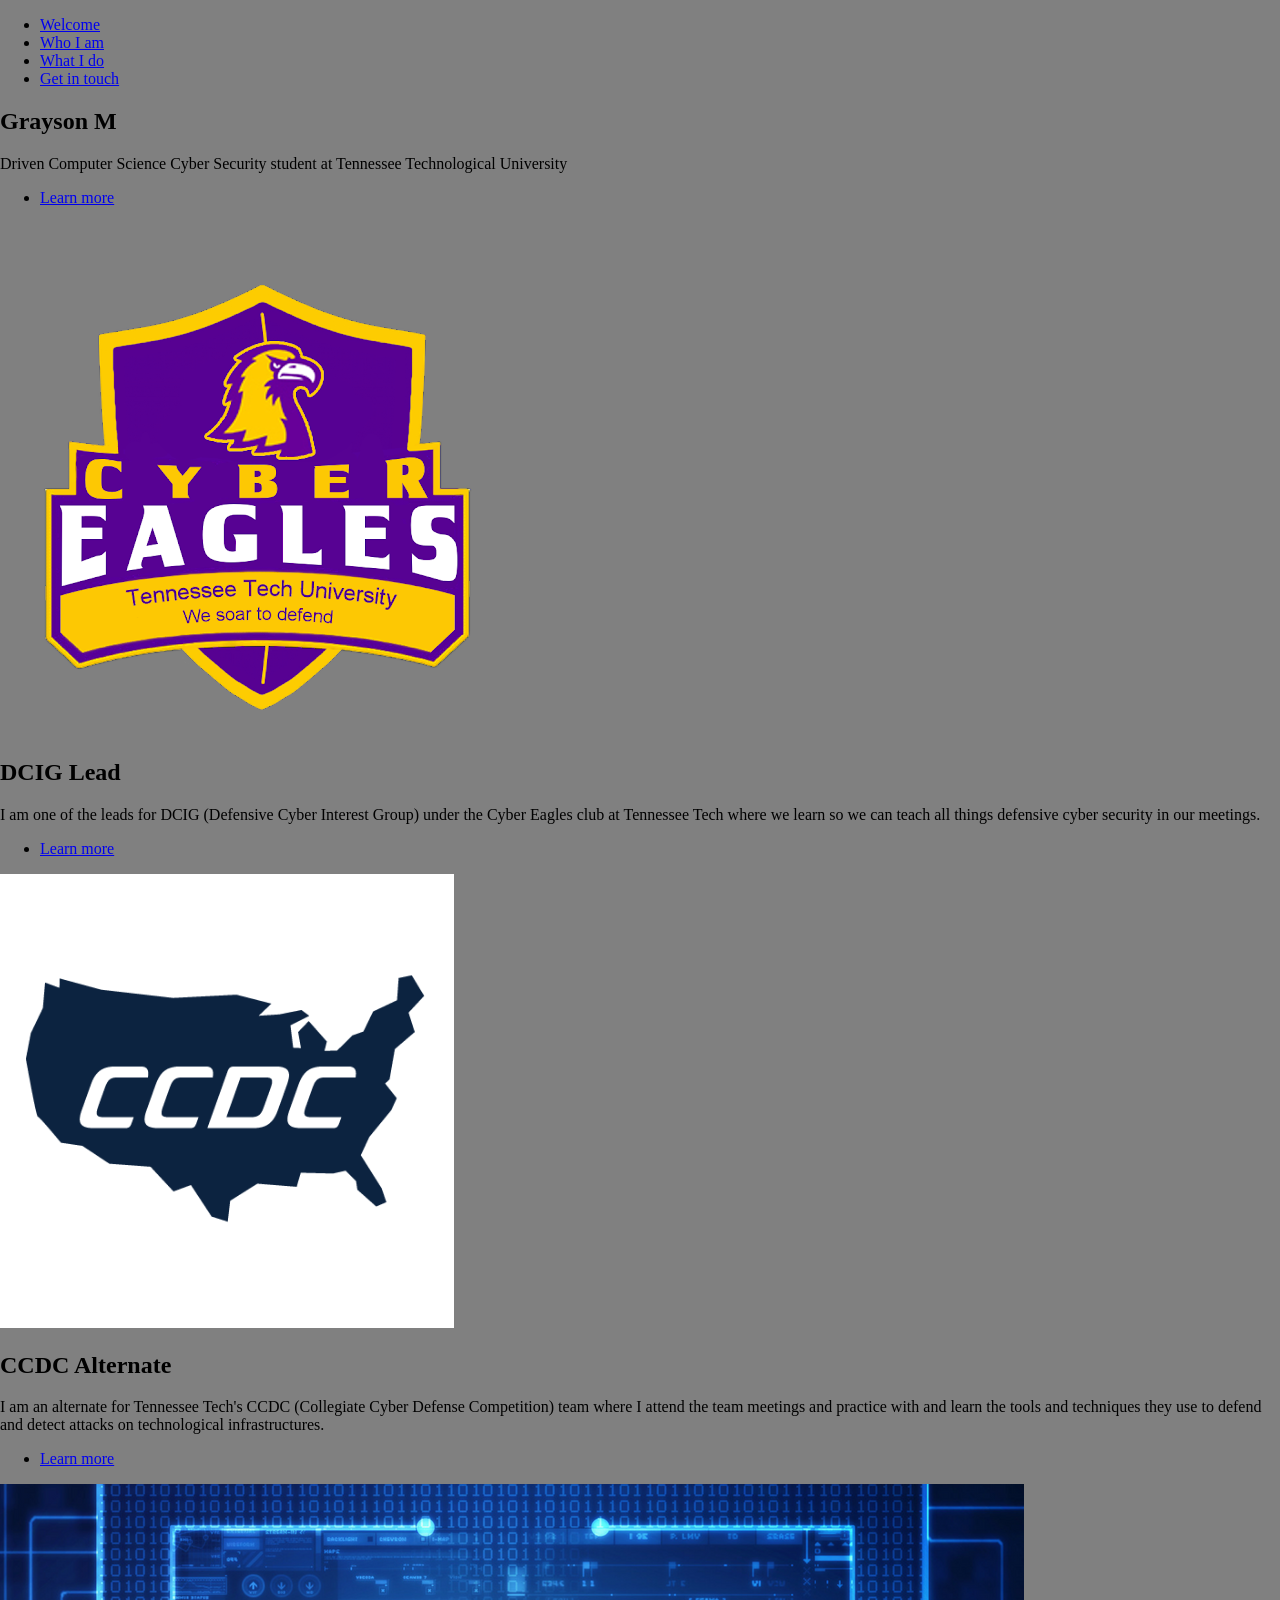
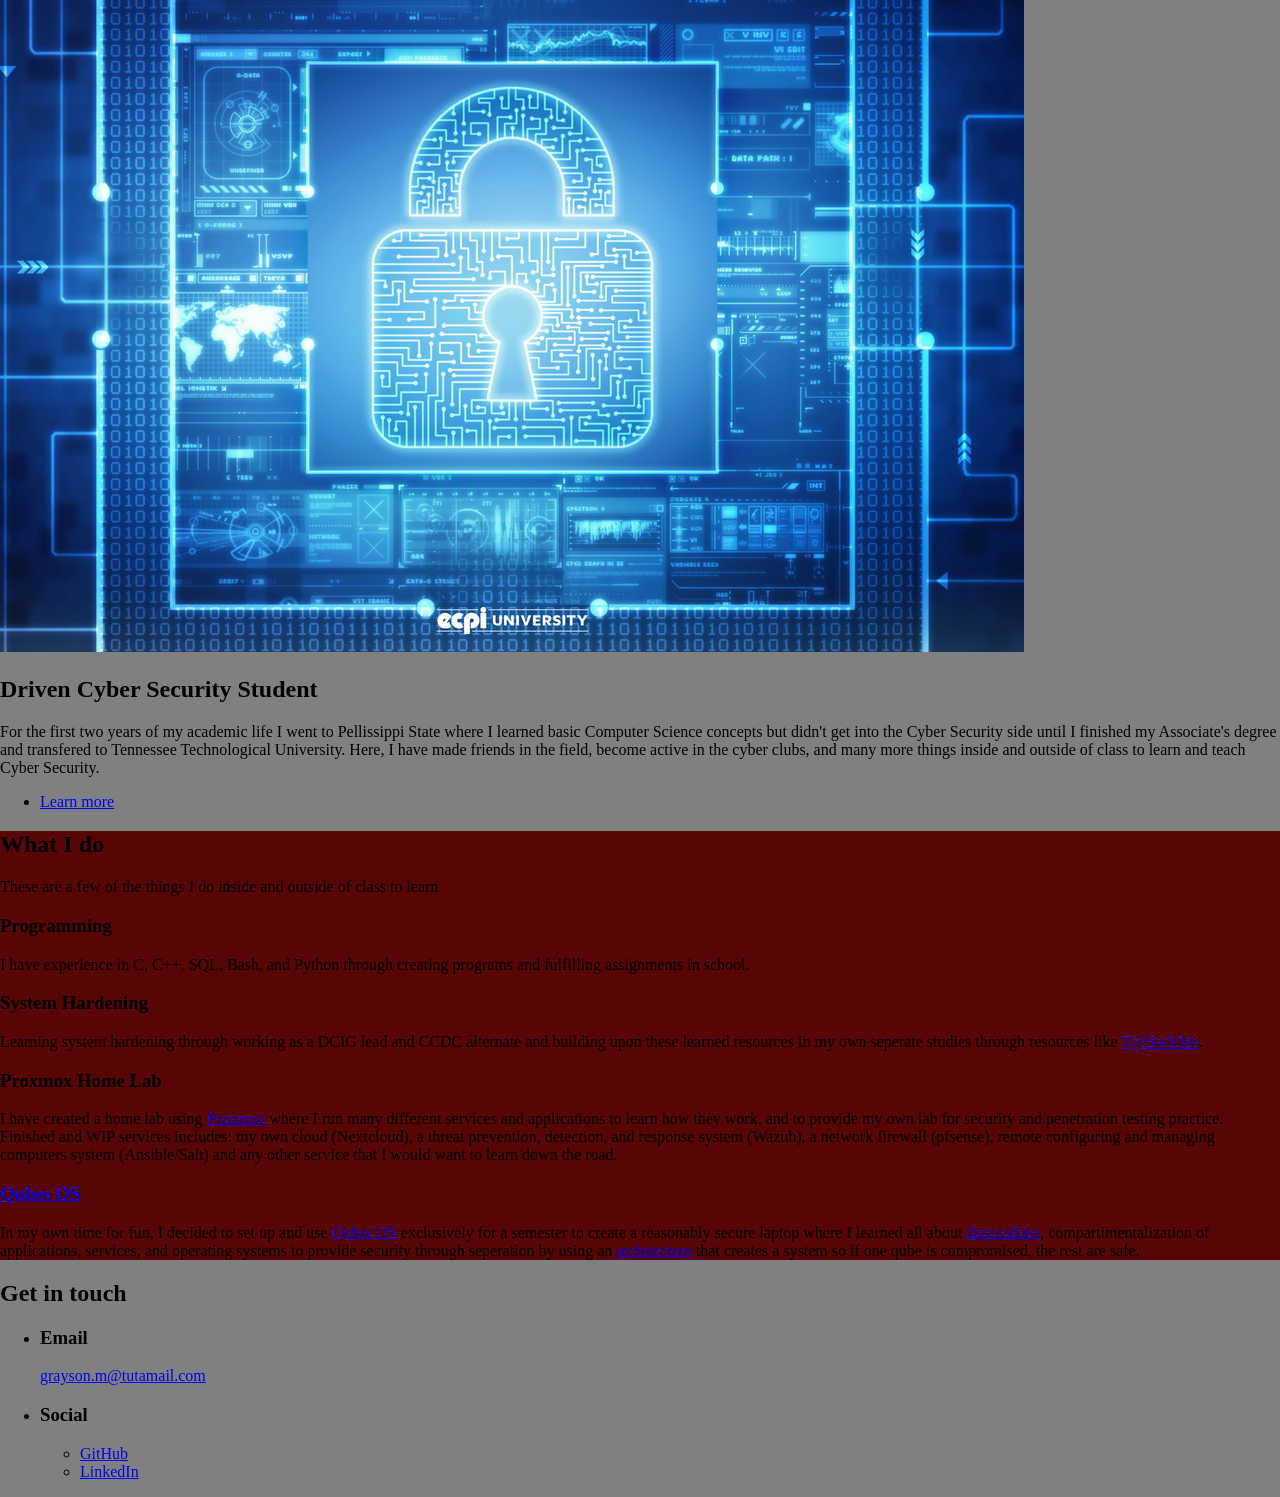
==== index.html @ a5c2d1e7 "ul added" ====
<!DOCTYPE HTML>
<!--
	Hyperspace by HTML5 UP
	html5up.net | @ajlkn
	Free for personal and commercial use under the CCA 3.0 license (html5up.net/license)
-->
<html>
	<head>
		<title>About Grayson M</title>
		<meta charset="utf-8" />
		<meta name="viewport" content="width=device-width, initial-scale=1, user-scalable=no" />
		<link rel="stylesheet" href="assets/css/main.css" />
		<noscript><link rel="stylesheet" href="assets/css/noscript.css" /></noscript>
		<style>

			#two {
			  background-color:  #570505 ;
			  height: 100%;
			  position: relative;
			  top: 0;
			  left: 0;
			  width: 100%;
			}
		
			body{
			  background: grey;
			  margin: 0;
			} 
		
			</style>
	</head>
	<body class="is-preload">

		<!-- Sidebar -->
			<section id="sidebar">
				<div class="inner">
					<nav>
						<ul>
							<li><a href="#intro">Welcome</a></li>
							<li><a href="#one">Who I am</a></li>
							<li><a href="#two">What I do</a></li>
							<li><a href="#three">Get in touch</a></li>
						</ul>
					</nav>
				</div>
			</section>

		<!-- Wrapper -->
			<div id="wrapper">

				<!-- Intro -->
					<section id="intro" class="wrapper style1 fullscreen fade-up">
						<div class="inner">
							<h1>Grayson M</h1>
							<p> Driven Computer Science Cyber Security student at Tennessee Technological University

							</p>
							<ul class="actions">
								<li><a href="#one" class="button scrolly">Learn more</a></li>
							</ul>
						</div>
					</section>

				<!-- One -->
					<section id="one" class="wrapper style2 spotlights">
						<section>
							<a href="#" class="image"><img src="images/cybereagles.png" alt="" data-position="center center" /></a>
							<div class="content">
								<div class="inner">
									<h2>DCIG Lead</h2>
									<p>I am one of the leads for DCIG (Defensive Cyber Interest Group) under the Cyber Eagles club at Tennessee Tech
										where we learn so we can teach all things defensive cyber security in our meetings.
									</p>
									<ul class="actions">
										<li><a href="https://www.tntech.edu/engineering/programs/csc/cybereagles.php" target="_blank" class="button">Learn more</a></li>
									</ul>
								</div>
							</div>
						</section>
						<section>
							<a href="#" class="image"><img src="images/media-2421327701.png" alt="" data-position="top center" /></a>
							<div class="content">
								<div class="inner">
									<h2>CCDC Alternate</h2>
									<p>I am an alternate for Tennessee Tech's CCDC (Collegiate Cyber Defense Competition) team
										where I attend the team meetings and practice with and learn the tools and techniques they use
										to defend and detect attacks on technological infrastructures.
									</p>
									<ul class="actions">
										<li><a href="https://www.nationalccdc.org/index.php/competition/about-ccdc/mission" target="_blank" class="button">Learn more</a></li>
									</ul>
								</div>
							</div>
						</section>
						<section>
							<a href="#" class="image"><img src="images/drivencompsci.png" alt="" data-position="25% 25%" /></a>
							<div class="content">
								<div class="inner">
									<h2>Driven Cyber Security Student</h2>
									<p>For the first two years of my academic life I went to Pellissippi State where I learned basic Computer Science concepts
										but didn't get into the Cyber Security side until I finished my Associate's degree and transfered to Tennessee Technological University.
										Here, I have made friends in the field, become active in the cyber clubs, and many more things inside and outside of class to learn and teach Cyber Security.
									</p>
									<ul class="actions">
										<li><a href="#two" class="button scrolly">Learn more</a></li>
									</ul>
								</div>
							</div>
						</section>
					</section>

				<!-- Two -->
					<section id="two" class="wrapper style6 fade-up">
						<div class="inner">
							<h2>What I do</h2>
							<p>These are a few of the things I do inside and outside of class to learn</p>
							<div class="features">
								<section>
									<span class="icon solid major fa-code"></span>
									<h3>Programming</h3>
									<p>I have experience in C, C++, SQL, Bash, and Python through creating programs and fulfilling assignments in school.</p>
								</section>
								<section>
									<span class="icon solid major fa-lock"></span>
									<h3>System Hardening</h3>
									<p>Learning system hardening through working as a DCIG lead and CCDC alternate and building upon these learned resources in my own seperate studies through resources like <a href="https://tryhackme.com/" target="_blank">TryHackMe</a>.</p>
								</section>
								<section>
									<span class="icon solid major fa-desktop"></span>
									<h3>Proxmox Home Lab</h3>
									<p>I have created a home lab using <a href="https://www.proxmox.com/en/" target="_blank">Proxmox</a> where I run many different services and applications to learn how they work, and to provide my own lab for security and penetration testing practice. Finished and WIP services includes:
										my own cloud (Nextcloud), a threat prevention, detection, and response system (Wazuh), a network firewall (pfsense), remote configuring and managing computers system (Ansible/Salt) and any other service that I would want to learn down the road. 
									</p>
								</section>
							<!--	<section>
									<span class="icon solid major fa-cog"></span>
									<h3>Secure Settings</h3>
									<p>Phasellus convallis elit id ullam corper amet et pulvinar. Duis aliquam turpis mauris, sed ultricies erat dapibus.</p>
								</section>
								<section>
									<span class="icon solid major fa-link"></span>
									<h3>Urna quis bibendum</h3>
									<p>Phasellus convallis elit id ullam corper amet et pulvinar. Duis aliquam turpis mauris, sed ultricies erat dapibus.</p>
								</section> -->
								<section>
									<span class="icon major fa-gem"></span>
									<h3><a href="https://www.qubes-os.org/" target="_blank">Qubes OS</a></h3>
									<p>In my own time for fun, I decided to set up and use <a href="https://www.qubes-os.org/intro" target="_blank">Qubes OS</a> exclusively for a semester to create a reasonably secure laptop where I learned
									 all about <a href="https://www.qubes-os.org/doc/how-to-use-disposables/" target="_blank">disposables</a>, compartimentalization of applications, services, and operating systems to provide security through seperation
									by using an <a href="https://www.qubes-os.org/doc/architecture/" target="_blank">architecture</a> that creates a system so if one qube is compromised, the rest are safe. </p>
								</section>
							</div>
						</div>
					</section>

				<!-- Three -->
					<section id="three" class="wrapper style1 fade-up">
						<div class="inner">
							<h2>Get in touch</h2>
							<ul>
								<li>
									<h3>Email</h3>
									<a href=mailto:grayson.m@tutamail.com>grayson.m@tutamail.com</a>
								</li>
							</ul>
							<div class="split style1">
								<section>
									<ul class="contact">
										<li>
											<h3>Social</h3>
											<ul class="icons">
											<!--	<li><a href="#" class="icon brands fa-twitter"><span class="label">Twitter</span></a></li> -->
												<li><a href="https://github.com/Graymos" class="icon brands fa-github" target="_blank"><span class="label">GitHub</span></a></li>
											<!--	<li><a href="#" class="icon brands fa-instagram"><span class="label">Instagram</span></a></li> -->
												<li><a href="https://www.linkedin.com/in/grayson-m-9a0a50275/" target="_blank" class="icon brands fa-linkedin-in"><span class="label">LinkedIn</span></a></li>

											</ul>
										</li>
									</ul>
								</section>
							</div>
						</div>
					</section>

			</div>

		<!-- Scripts -->
			<script src="assets/js/jquery.min.js"></script>
			<script src="assets/js/jquery.scrollex.min.js"></script>
			<script src="assets/js/jquery.scrolly.min.js"></script>
			<script src="assets/js/browser.min.js"></script>
			<script src="assets/js/breakpoints.min.js"></script>
			<script src="assets/js/util.js"></script>
			<script src="assets/js/main.js"></script>

	</body>
</html>
---- assets/css/main.css ----
@import url(fontawesome-all.min.css);

/*
	Hyperspace by HTML5 UP
	html5up.net | @ajlkn
	Free for personal and commercial use under the CCA 3.0 license (html5up.net/license)
*/

html, body, div, span, applet, object,
iframe, h1, h2, h3, h4, h5, h6, p, blockquote,
pre, a, abbr, acronym, address, big, cite,
code, del, dfn, em, img, ins, kbd, q, s, samp,
small, strike, strong, sub, sup, tt, var, b,
u, i, center, dl, dt, dd, ol, ul, li, fieldset,
form, label, legend, table, caption, tbody,
tfoot, thead, tr, th, td, article, aside,
canvas, details, embed, figure, figcaption,
footer, header, hgroup, menu, nav, output, ruby,
section, summary, time, mark, audio, video {
	margin: 0;
	padding: 0;
	border: 0;
	font-size: 100%;
	font: inherit;
	vertical-align: baseline;}

article, aside, details, figcaption, figure,
footer, header, hgroup, menu, nav, section {
	display: block;}

body {
	line-height: 1;
}

ol, ul {
	list-style: none;
}

blockquote, q {
	quotes: none;
}

	blockquote:before, blockquote:after, q:before, q:after {
		content: '';
		content: none;
	}

table {
	border-collapse: collapse;
	border-spacing: 0;
}

body {
	-webkit-text-size-adjust: none;
}

mark {
	background-color: transparent;
	color: inherit;
}

input::-moz-focus-inner {
	border: 0;
	padding: 0;
}

input, select, textarea {
	-moz-appearance: none;
	-webkit-appearance: none;
	-ms-appearance: none;
	appearance: none;
}

/* Basic */

	@-ms-viewport {
		width: device-width;
	}

	body {
		-ms-overflow-style: scrollbar;
	}

	@media screen and (max-width: 480px) {

		html, body {
			min-width: 320px;
		}

	}

	html {
		box-sizing: border-box;
	}

	*, *:before, *:after {
		box-sizing: inherit;
	}

	body {
		background: #312450;
	}

		body.is-preload *, body.is-preload *:before, body.is-preload *:after {
			-moz-animation: none !important;
			-webkit-animation: none !important;
			-ms-animation: none !important;
			animation: none !important;
			-moz-transition: none !important;
			-webkit-transition: none !important;
			-ms-transition: none !important;
			transition: none !important;
		}

/* Type */

	body, input, select, textarea {
		color: rgba(255, 255, 255, 0.55);
		font-family: Arial, Helvetica, sans-serif;
		font-size: 16.5pt;
		font-weight: normal;
		line-height: 1.75;
	}

		@media screen and (max-width: 1680px) {

			body, input, select, textarea {
				font-size: 13pt;
			}

		}

		@media screen and (max-width: 1280px) {

			body, input, select, textarea {
				font-size: 12pt;
			}

		}

		@media screen and (max-width: 360px) {

			body, input, select, textarea {
				font-size: 11pt;
			}

		}

	a {
		-moz-transition: color 0.2s ease, border-bottom-color 0.2s ease;
		-webkit-transition: color 0.2s ease, border-bottom-color 0.2s ease;
		-ms-transition: color 0.2s ease, border-bottom-color 0.2s ease;
		transition: color 0.2s ease, border-bottom-color 0.2s ease;
		border-bottom: dotted 1px rgba(255, 255, 255, 0.35);
		color: inherit;
		text-decoration: none;
	}

		a:hover {
			border-bottom-color: transparent;
			color: #ffffff;
		}

	strong, b {
		color: #ffffff;
		font-weight: bold;
	}

	em, i {
		font-style: italic;
	}

	p {
		margin: 0 0 2em 0;
	}

	h1, h2, h3, h4, h5, h6 {
		color: #ffffff;
		font-weight: bold;
		line-height: 1.5;
		margin: 0 0 0.5em 0;
	}

		h1 a, h2 a, h3 a, h4 a, h5 a, h6 a {
			color: inherit;
			text-decoration: none;
		}

	h1 {
		font-size: 2.75em;
	}

		h1.major {
			margin: 0 0 1.3em 0;
			position: relative;
			padding-bottom: 0.35em;
		}

			h1.major:after {
				background-image: -moz-linear-gradient(to right, #5e42a6, #b74e91);
				background-image: -webkit-linear-gradient(to right, #5e42a6, #b74e91);
				background-image: -ms-linear-gradient(to right, #5e42a6, #b74e91);
				background-image: linear-gradient(to right, #5e42a6, #b74e91);
				-moz-transition: max-width 0.2s ease;
				-webkit-transition: max-width 0.2s ease;
				-ms-transition: max-width 0.2s ease;
				transition: max-width 0.2s ease;
				border-radius: 0.2em;
				bottom: 0;
				content: '';
				height: 0.05em;
				position: absolute;
				right: 0;
				width: 100%;
			}

	h2 {
		font-size: 1.75em;
	}

	h3 {
		font-size: 1.1em;
	}

	h4 {
		font-size: 1em;
	}

	h5 {
		font-size: 0.8em;
	}

	h6 {
		font-size: 0.6em;
	}

	@media screen and (max-width: 736px) {

		h1 {
			font-size: 2em;
		}

		h2 {
			font-size: 1.25em;
		}

		h3 {
			font-size: 1em;
		}

		h4 {
			font-size: 0.8em;
		}

		h5 {
			font-size: 0.6em;
		}

		h6 {
			font-size: 0.6em;
		}

	}

	sub {
		font-size: 0.8em;
		position: relative;
		top: 0.5em;
	}

	sup {
		font-size: 0.8em;
		position: relative;
		top: -0.5em;
	}

	blockquote {
		border-left: solid 4px rgba(255, 255, 255, 0.15);
		font-style: italic;
		margin: 0 0 2em 0;
		padding: 0.5em 0 0.5em 2em;
	}

	code {
		background: rgba(255, 255, 255, 0.05);
		border-radius: 0.25em;
		border: solid 1px rgba(255, 255, 255, 0.15);
		font-family: "Courier New", monospace;
		font-size: 0.9em;
		margin: 0 0.25em;
		padding: 0.25em 0.65em;
	}

	pre {
		-webkit-overflow-scrolling: touch;
		font-family: "Courier New", monospace;
		font-size: 0.9em;
		margin: 0 0 2em 0;
	}

		pre code {
			display: block;
			line-height: 1.75em;
			padding: 1em 1.5em;
			overflow-x: auto;
		}

	hr {
		border: 0;
		border-bottom: solid 1px rgba(255, 255, 255, 0.15);
		margin: 2em 0;
	}

		hr.major {
			margin: 3em 0;
		}

	.align-left {
		text-align: left;
	}

	.align-center {
		text-align: center;
	}

	.align-right {
		text-align: right;
	}

/* Row */

	.row {
		display: flex;
		flex-wrap: wrap;
		box-sizing: border-box;
		align-items: stretch;
	}

		.row > * {
			box-sizing: border-box;
		}

		.row.gtr-uniform > * > :last-child {
			margin-bottom: 0;
		}

		.row.aln-left {
			justify-content: flex-start;
		}

		.row.aln-center {
			justify-content: center;
		}

		.row.aln-right {
			justify-content: flex-end;
		}

		.row.aln-top {
			align-items: flex-start;
		}

		.row.aln-middle {
			align-items: center;
		}

		.row.aln-bottom {
			align-items: flex-end;
		}

		.row > .imp {
			order: -1;
		}

		.row > .col-1 {
			width: 8.33333%;
		}

		.row > .off-1 {
			margin-left: 8.33333%;
		}

		.row > .col-2 {
			width: 16.66667%;
		}

		.row > .off-2 {
			margin-left: 16.66667%;
		}

		.row > .col-3 {
			width: 25%;
		}

		.row > .off-3 {
			margin-left: 25%;
		}

		.row > .col-4 {
			width: 33.33333%;
		}

		.row > .off-4 {
			margin-left: 33.33333%;
		}

		.row > .col-5 {
			width: 41.66667%;
		}

		.row > .off-5 {
			margin-left: 41.66667%;
		}

		.row > .col-6 {
			width: 50%;
		}

		.row > .off-6 {
			margin-left: 50%;
		}

		.row > .col-7 {
			width: 58.33333%;
		}

		.row > .off-7 {
			margin-left: 58.33333%;
		}

		.row > .col-8 {
			width: 66.66667%;
		}

		.row > .off-8 {
			margin-left: 66.66667%;
		}

		.row > .col-9 {
			width: 75%;
		}

		.row > .off-9 {
			margin-left: 75%;
		}

		.row > .col-10 {
			width: 83.33333%;
		}

		.row > .off-10 {
			margin-left: 83.33333%;
		}

		.row > .col-11 {
			width: 91.66667%;
		}

		.row > .off-11 {
			margin-left: 91.66667%;
		}

		.row > .col-12 {
			width: 100%;
		}

		.row > .off-12 {
			margin-left: 100%;
		}

		.row.gtr-0 {
			margin-top: 0;
			margin-left: 0em;
		}

			.row.gtr-0 > * {
				padding: 0 0 0 0em;
			}

			.row.gtr-0.gtr-uniform {
				margin-top: 0em;
			}

				.row.gtr-0.gtr-uniform > * {
					padding-top: 0em;
				}

		.row.gtr-25 {
			margin-top: 0;
			margin-left: -0.375em;
		}

			.row.gtr-25 > * {
				padding: 0 0 0 0.375em;
			}

			.row.gtr-25.gtr-uniform {
				margin-top: -0.375em;
			}

				.row.gtr-25.gtr-uniform > * {
					padding-top: 0.375em;
				}

		.row.gtr-50 {
			margin-top: 0;
			margin-left: -0.75em;
		}

			.row.gtr-50 > * {
				padding: 0 0 0 0.75em;
			}

			.row.gtr-50.gtr-uniform {
				margin-top: -0.75em;
			}

				.row.gtr-50.gtr-uniform > * {
					padding-top: 0.75em;
				}

		.row {
			margin-top: 0;
			margin-left: -1.5em;
		}

			.row > * {
				padding: 0 0 0 1.5em;
			}

			.row.gtr-uniform {
				margin-top: -1.5em;
			}

				.row.gtr-uniform > * {
					padding-top: 1.5em;
				}

		.row.gtr-150 {
			margin-top: 0;
			margin-left: -2.25em;
		}

			.row.gtr-150 > * {
				padding: 0 0 0 2.25em;
			}

			.row.gtr-150.gtr-uniform {
				margin-top: -2.25em;
			}

				.row.gtr-150.gtr-uniform > * {
					padding-top: 2.25em;
				}

		.row.gtr-200 {
			margin-top: 0;
			margin-left: -3em;
		}

			.row.gtr-200 > * {
				padding: 0 0 0 3em;
			}

			.row.gtr-200.gtr-uniform {
				margin-top: -3em;
			}

				.row.gtr-200.gtr-uniform > * {
					padding-top: 3em;
				}

		@media screen and (max-width: 1680px) {

			.row {
				display: flex;
				flex-wrap: wrap;
				box-sizing: border-box;
				align-items: stretch;
			}

				.row > * {
					box-sizing: border-box;
				}

				.row.gtr-uniform > * > :last-child {
					margin-bottom: 0;
				}

				.row.aln-left {
					justify-content: flex-start;
				}

				.row.aln-center {
					justify-content: center;
				}

				.row.aln-right {
					justify-content: flex-end;
				}

				.row.aln-top {
					align-items: flex-start;
				}

				.row.aln-middle {
					align-items: center;
				}

				.row.aln-bottom {
					align-items: flex-end;
				}

				.row > .imp-xlarge {
					order: -1;
				}

				.row > .col-1-xlarge {
					width: 8.33333%;
				}

				.row > .off-1-xlarge {
					margin-left: 8.33333%;
				}

				.row > .col-2-xlarge {
					width: 16.66667%;
				}

				.row > .off-2-xlarge {
					margin-left: 16.66667%;
				}

				.row > .col-3-xlarge {
					width: 25%;
				}

				.row > .off-3-xlarge {
					margin-left: 25%;
				}

				.row > .col-4-xlarge {
					width: 33.33333%;
				}

				.row > .off-4-xlarge {
					margin-left: 33.33333%;
				}

				.row > .col-5-xlarge {
					width: 41.66667%;
				}

				.row > .off-5-xlarge {
					margin-left: 41.66667%;
				}

				.row > .col-6-xlarge {
					width: 50%;
				}

				.row > .off-6-xlarge {
					margin-left: 50%;
				}

				.row > .col-7-xlarge {
					width: 58.33333%;
				}

				.row > .off-7-xlarge {
					margin-left: 58.33333%;
				}

				.row > .col-8-xlarge {
					width: 66.66667%;
				}

				.row > .off-8-xlarge {
					margin-left: 66.66667%;
				}

				.row > .col-9-xlarge {
					width: 75%;
				}

				.row > .off-9-xlarge {
					margin-left: 75%;
				}

				.row > .col-10-xlarge {
					width: 83.33333%;
				}

				.row > .off-10-xlarge {
					margin-left: 83.33333%;
				}

				.row > .col-11-xlarge {
					width: 91.66667%;
				}

				.row > .off-11-xlarge {
					margin-left: 91.66667%;
				}

				.row > .col-12-xlarge {
					width: 100%;
				}

				.row > .off-12-xlarge {
					margin-left: 100%;
				}

				.row.gtr-0 {
					margin-top: 0;
					margin-left: 0em;
				}

					.row.gtr-0 > * {
						padding: 0 0 0 0em;
					}

					.row.gtr-0.gtr-uniform {
						margin-top: 0em;
					}

						.row.gtr-0.gtr-uniform > * {
							padding-top: 0em;
						}

				.row.gtr-25 {
					margin-top: 0;
					margin-left: -0.375em;
				}

					.row.gtr-25 > * {
						padding: 0 0 0 0.375em;
					}

					.row.gtr-25.gtr-uniform {
						margin-top: -0.375em;
					}

						.row.gtr-25.gtr-uniform > * {
							padding-top: 0.375em;
						}

				.row.gtr-50 {
					margin-top: 0;
					margin-left: -0.75em;
				}

					.row.gtr-50 > * {
						padding: 0 0 0 0.75em;
					}

					.row.gtr-50.gtr-uniform {
						margin-top: -0.75em;
					}

						.row.gtr-50.gtr-uniform > * {
							padding-top: 0.75em;
						}

				.row {
					margin-top: 0;
					margin-left: -1.5em;
				}

					.row > * {
						padding: 0 0 0 1.5em;
					}

					.row.gtr-uniform {
						margin-top: -1.5em;
					}

						.row.gtr-uniform > * {
							padding-top: 1.5em;
						}

				.row.gtr-150 {
					margin-top: 0;
					margin-left: -2.25em;
				}

					.row.gtr-150 > * {
						padding: 0 0 0 2.25em;
					}

					.row.gtr-150.gtr-uniform {
						margin-top: -2.25em;
					}

						.row.gtr-150.gtr-uniform > * {
							padding-top: 2.25em;
						}

				.row.gtr-200 {
					margin-top: 0;
					margin-left: -3em;
				}

					.row.gtr-200 > * {
						padding: 0 0 0 3em;
					}

					.row.gtr-200.gtr-uniform {
						margin-top: -3em;
					}

						.row.gtr-200.gtr-uniform > * {
							padding-top: 3em;
						}

		}

		@media screen and (max-width: 1280px) {

			.row {
				display: flex;
				flex-wrap: wrap;
				box-sizing: border-box;
				align-items: stretch;
			}

				.row > * {
					box-sizing: border-box;
				}

				.row.gtr-uniform > * > :last-child {
					margin-bottom: 0;
				}

				.row.aln-left {
					justify-content: flex-start;
				}

				.row.aln-center {
					justify-content: center;
				}

				.row.aln-right {
					justify-content: flex-end;
				}

				.row.aln-top {
					align-items: flex-start;
				}

				.row.aln-middle {
					align-items: center;
				}

				.row.aln-bottom {
					align-items: flex-end;
				}

				.row > .imp-large {
					order: -1;
				}

				.row > .col-1-large {
					width: 8.33333%;
				}

				.row > .off-1-large {
					margin-left: 8.33333%;
				}

				.row > .col-2-large {
					width: 16.66667%;
				}

				.row > .off-2-large {
					margin-left: 16.66667%;
				}

				.row > .col-3-large {
					width: 25%;
				}

				.row > .off-3-large {
					margin-left: 25%;
				}

				.row > .col-4-large {
					width: 33.33333%;
				}

				.row > .off-4-large {
					margin-left: 33.33333%;
				}

				.row > .col-5-large {
					width: 41.66667%;
				}

				.row > .off-5-large {
					margin-left: 41.66667%;
				}

				.row > .col-6-large {
					width: 50%;
				}

				.row > .off-6-large {
					margin-left: 50%;
				}

				.row > .col-7-large {
					width: 58.33333%;
				}

				.row > .off-7-large {
					margin-left: 58.33333%;
				}

				.row > .col-8-large {
					width: 66.66667%;
				}

				.row > .off-8-large {
					margin-left: 66.66667%;
				}

				.row > .col-9-large {
					width: 75%;
				}

				.row > .off-9-large {
					margin-left: 75%;
				}

				.row > .col-10-large {
					width: 83.33333%;
				}

				.row > .off-10-large {
					margin-left: 83.33333%;
				}

				.row > .col-11-large {
					width: 91.66667%;
				}

				.row > .off-11-large {
					margin-left: 91.66667%;
				}

				.row > .col-12-large {
					width: 100%;
				}

				.row > .off-12-large {
					margin-left: 100%;
				}

				.row.gtr-0 {
					margin-top: 0;
					margin-left: 0em;
				}

					.row.gtr-0 > * {
						padding: 0 0 0 0em;
					}

					.row.gtr-0.gtr-uniform {
						margin-top: 0em;
					}

						.row.gtr-0.gtr-uniform > * {
							padding-top: 0em;
						}

				.row.gtr-25 {
					margin-top: 0;
					margin-left: -0.375em;
				}

					.row.gtr-25 > * {
						padding: 0 0 0 0.375em;
					}

					.row.gtr-25.gtr-uniform {
						margin-top: -0.375em;
					}

						.row.gtr-25.gtr-uniform > * {
							padding-top: 0.375em;
						}

				.row.gtr-50 {
					margin-top: 0;
					margin-left: -0.75em;
				}

					.row.gtr-50 > * {
						padding: 0 0 0 0.75em;
					}

					.row.gtr-50.gtr-uniform {
						margin-top: -0.75em;
					}

						.row.gtr-50.gtr-uniform > * {
							padding-top: 0.75em;
						}

				.row {
					margin-top: 0;
					margin-left: -1.5em;
				}

					.row > * {
						padding: 0 0 0 1.5em;
					}

					.row.gtr-uniform {
						margin-top: -1.5em;
					}

						.row.gtr-uniform > * {
							padding-top: 1.5em;
						}

				.row.gtr-150 {
					margin-top: 0;
					margin-left: -2.25em;
				}

					.row.gtr-150 > * {
						padding: 0 0 0 2.25em;
					}

					.row.gtr-150.gtr-uniform {
						margin-top: -2.25em;
					}

						.row.gtr-150.gtr-uniform > * {
							padding-top: 2.25em;
						}

				.row.gtr-200 {
					margin-top: 0;
					margin-left: -3em;
				}

					.row.gtr-200 > * {
						padding: 0 0 0 3em;
					}

					.row.gtr-200.gtr-uniform {
						margin-top: -3em;
					}

						.row.gtr-200.gtr-uniform > * {
							padding-top: 3em;
						}

		}

		@media screen and (max-width: 980px) {

			.row {
				display: flex;
				flex-wrap: wrap;
				box-sizing: border-box;
				align-items: stretch;
			}

				.row > * {
					box-sizing: border-box;
				}

				.row.gtr-uniform > * > :last-child {
					margin-bottom: 0;
				}

				.row.aln-left {
					justify-content: flex-start;
				}

				.row.aln-center {
					justify-content: center;
				}

				.row.aln-right {
					justify-content: flex-end;
				}

				.row.aln-top {
					align-items: flex-start;
				}

				.row.aln-middle {
					align-items: center;
				}

				.row.aln-bottom {
					align-items: flex-end;
				}

				.row > .imp-medium {
					order: -1;
				}

				.row > .col-1-medium {
					width: 8.33333%;
				}

				.row > .off-1-medium {
					margin-left: 8.33333%;
				}

				.row > .col-2-medium {
					width: 16.66667%;
				}

				.row > .off-2-medium {
					margin-left: 16.66667%;
				}

				.row > .col-3-medium {
					width: 25%;
				}

				.row > .off-3-medium {
					margin-left: 25%;
				}

				.row > .col-4-medium {
					width: 33.33333%;
				}

				.row > .off-4-medium {
					margin-left: 33.33333%;
				}

				.row > .col-5-medium {
					width: 41.66667%;
				}

				.row > .off-5-medium {
					margin-left: 41.66667%;
				}

				.row > .col-6-medium {
					width: 50%;
				}

				.row > .off-6-medium {
					margin-left: 50%;
				}

				.row > .col-7-medium {
					width: 58.33333%;
				}

				.row > .off-7-medium {
					margin-left: 58.33333%;
				}

				.row > .col-8-medium {
					width: 66.66667%;
				}

				.row > .off-8-medium {
					margin-left: 66.66667%;
				}

				.row > .col-9-medium {
					width: 75%;
				}

				.row > .off-9-medium {
					margin-left: 75%;
				}

				.row > .col-10-medium {
					width: 83.33333%;
				}

				.row > .off-10-medium {
					margin-left: 83.33333%;
				}

				.row > .col-11-medium {
					width: 91.66667%;
				}

				.row > .off-11-medium {
					margin-left: 91.66667%;
				}

				.row > .col-12-medium {
					width: 100%;
				}

				.row > .off-12-medium {
					margin-left: 100%;
				}

				.row.gtr-0 {
					margin-top: 0;
					margin-left: 0em;
				}

					.row.gtr-0 > * {
						padding: 0 0 0 0em;
					}

					.row.gtr-0.gtr-uniform {
						margin-top: 0em;
					}

						.row.gtr-0.gtr-uniform > * {
							padding-top: 0em;
						}

				.row.gtr-25 {
					margin-top: 0;
					margin-left: -0.375em;
				}

					.row.gtr-25 > * {
						padding: 0 0 0 0.375em;
					}

					.row.gtr-25.gtr-uniform {
						margin-top: -0.375em;
					}

						.row.gtr-25.gtr-uniform > * {
							padding-top: 0.375em;
						}

				.row.gtr-50 {
					margin-top: 0;
					margin-left: -0.75em;
				}

					.row.gtr-50 > * {
						padding: 0 0 0 0.75em;
					}

					.row.gtr-50.gtr-uniform {
						margin-top: -0.75em;
					}

						.row.gtr-50.gtr-uniform > * {
							padding-top: 0.75em;
						}

				.row {
					margin-top: 0;
					margin-left: -1.5em;
				}

					.row > * {
						padding: 0 0 0 1.5em;
					}

					.row.gtr-uniform {
						margin-top: -1.5em;
					}

						.row.gtr-uniform > * {
							padding-top: 1.5em;
						}

				.row.gtr-150 {
					margin-top: 0;
					margin-left: -2.25em;
				}

					.row.gtr-150 > * {
						padding: 0 0 0 2.25em;
					}

					.row.gtr-150.gtr-uniform {
						margin-top: -2.25em;
					}

						.row.gtr-150.gtr-uniform > * {
							padding-top: 2.25em;
						}

				.row.gtr-200 {
					margin-top: 0;
					margin-left: -3em;
				}

					.row.gtr-200 > * {
						padding: 0 0 0 3em;
					}

					.row.gtr-200.gtr-uniform {
						margin-top: -3em;
					}

						.row.gtr-200.gtr-uniform > * {
							padding-top: 3em;
						}

		}

		@media screen and (max-width: 736px) {

			.row {
				display: flex;
				flex-wrap: wrap;
				box-sizing: border-box;
				align-items: stretch;
			}

				.row > * {
					box-sizing: border-box;
				}

				.row.gtr-uniform > * > :last-child {
					margin-bottom: 0;
				}

				.row.aln-left {
					justify-content: flex-start;
				}

				.row.aln-center {
					justify-content: center;
				}

				.row.aln-right {
					justify-content: flex-end;
				}

				.row.aln-top {
					align-items: flex-start;
				}

				.row.aln-middle {
					align-items: center;
				}

				.row.aln-bottom {
					align-items: flex-end;
				}

				.row > .imp-small {
					order: -1;
				}

				.row > .col-1-small {
					width: 8.33333%;
				}

				.row > .off-1-small {
					margin-left: 8.33333%;
				}

				.row > .col-2-small {
					width: 16.66667%;
				}

				.row > .off-2-small {
					margin-left: 16.66667%;
				}

				.row > .col-3-small {
					width: 25%;
				}

				.row > .off-3-small {
					margin-left: 25%;
				}

				.row > .col-4-small {
					width: 33.33333%;
				}

				.row > .off-4-small {
					margin-left: 33.33333%;
				}

				.row > .col-5-small {
					width: 41.66667%;
				}

				.row > .off-5-small {
					margin-left: 41.66667%;
				}

				.row > .col-6-small {
					width: 50%;
				}

				.row > .off-6-small {
					margin-left: 50%;
				}

				.row > .col-7-small {
					width: 58.33333%;
				}

				.row > .off-7-small {
					margin-left: 58.33333%;
				}

				.row > .col-8-small {
					width: 66.66667%;
				}

				.row > .off-8-small {
					margin-left: 66.66667%;
				}

				.row > .col-9-small {
					width: 75%;
				}

				.row > .off-9-small {
					margin-left: 75%;
				}

				.row > .col-10-small {
					width: 83.33333%;
				}

				.row > .off-10-small {
					margin-left: 83.33333%;
				}

				.row > .col-11-small {
					width: 91.66667%;
				}

				.row > .off-11-small {
					margin-left: 91.66667%;
				}

				.row > .col-12-small {
					width: 100%;
				}

				.row > .off-12-small {
					margin-left: 100%;
				}

				.row.gtr-0 {
					margin-top: 0;
					margin-left: 0em;
				}

					.row.gtr-0 > * {
						padding: 0 0 0 0em;
					}

					.row.gtr-0.gtr-uniform {
						margin-top: 0em;
					}

						.row.gtr-0.gtr-uniform > * {
							padding-top: 0em;
						}

				.row.gtr-25 {
					margin-top: 0;
					margin-left: -0.375em;
				}

					.row.gtr-25 > * {
						padding: 0 0 0 0.375em;
					}

					.row.gtr-25.gtr-uniform {
						margin-top: -0.375em;
					}

						.row.gtr-25.gtr-uniform > * {
							padding-top: 0.375em;
						}

				.row.gtr-50 {
					margin-top: 0;
					margin-left: -0.75em;
				}

					.row.gtr-50 > * {
						padding: 0 0 0 0.75em;
					}

					.row.gtr-50.gtr-uniform {
						margin-top: -0.75em;
					}

						.row.gtr-50.gtr-uniform > * {
							padding-top: 0.75em;
						}

				.row {
					margin-top: 0;
					margin-left: -1.5em;
				}

					.row > * {
						padding: 0 0 0 1.5em;
					}

					.row.gtr-uniform {
						margin-top: -1.5em;
					}

						.row.gtr-uniform > * {
							padding-top: 1.5em;
						}

				.row.gtr-150 {
					margin-top: 0;
					margin-left: -2.25em;
				}

					.row.gtr-150 > * {
						padding: 0 0 0 2.25em;
					}

					.row.gtr-150.gtr-uniform {
						margin-top: -2.25em;
					}

						.row.gtr-150.gtr-uniform > * {
							padding-top: 2.25em;
						}

				.row.gtr-200 {
					margin-top: 0;
					margin-left: -3em;
				}

					.row.gtr-200 > * {
						padding: 0 0 0 3em;
					}

					.row.gtr-200.gtr-uniform {
						margin-top: -3em;
					}

						.row.gtr-200.gtr-uniform > * {
							padding-top: 3em;
						}

		}

		@media screen and (max-width: 480px) {

			.row {
				display: flex;
				flex-wrap: wrap;
				box-sizing: border-box;
				align-items: stretch;
			}

				.row > * {
					box-sizing: border-box;
				}

				.row.gtr-uniform > * > :last-child {
					margin-bottom: 0;
				}

				.row.aln-left {
					justify-content: flex-start;
				}

				.row.aln-center {
					justify-content: center;
				}

				.row.aln-right {
					justify-content: flex-end;
				}

				.row.aln-top {
					align-items: flex-start;
				}

				.row.aln-middle {
					align-items: center;
				}

				.row.aln-bottom {
					align-items: flex-end;
				}

				.row > .imp-xsmall {
					order: -1;
				}

				.row > .col-1-xsmall {
					width: 8.33333%;
				}

				.row > .off-1-xsmall {
					margin-left: 8.33333%;
				}

				.row > .col-2-xsmall {
					width: 16.66667%;
				}

				.row > .off-2-xsmall {
					margin-left: 16.66667%;
				}

				.row > .col-3-xsmall {
					width: 25%;
				}

				.row > .off-3-xsmall {
					margin-left: 25%;
				}

				.row > .col-4-xsmall {
					width: 33.33333%;
				}

				.row > .off-4-xsmall {
					margin-left: 33.33333%;
				}

				.row > .col-5-xsmall {
					width: 41.66667%;
				}

				.row > .off-5-xsmall {
					margin-left: 41.66667%;
				}

				.row > .col-6-xsmall {
					width: 50%;
				}

				.row > .off-6-xsmall {
					margin-left: 50%;
				}

				.row > .col-7-xsmall {
					width: 58.33333%;
				}

				.row > .off-7-xsmall {
					margin-left: 58.33333%;
				}

				.row > .col-8-xsmall {
					width: 66.66667%;
				}

				.row > .off-8-xsmall {
					margin-left: 66.66667%;
				}

				.row > .col-9-xsmall {
					width: 75%;
				}

				.row > .off-9-xsmall {
					margin-left: 75%;
				}

				.row > .col-10-xsmall {
					width: 83.33333%;
				}

				.row > .off-10-xsmall {
					margin-left: 83.33333%;
				}

				.row > .col-11-xsmall {
					width: 91.66667%;
				}

				.row > .off-11-xsmall {
					margin-left: 91.66667%;
				}

				.row > .col-12-xsmall {
					width: 100%;
				}

				.row > .off-12-xsmall {
					margin-left: 100%;
				}

				.row.gtr-0 {
					margin-top: 0;
					margin-left: 0em;
				}

					.row.gtr-0 > * {
						padding: 0 0 0 0em;
					}

					.row.gtr-0.gtr-uniform {
						margin-top: 0em;
					}

						.row.gtr-0.gtr-uniform > * {
							padding-top: 0em;
						}

				.row.gtr-25 {
					margin-top: 0;
					margin-left: -0.375em;
				}

					.row.gtr-25 > * {
						padding: 0 0 0 0.375em;
					}

					.row.gtr-25.gtr-uniform {
						margin-top: -0.375em;
					}

						.row.gtr-25.gtr-uniform > * {
							padding-top: 0.375em;
						}

				.row.gtr-50 {
					margin-top: 0;
					margin-left: -0.75em;
				}

					.row.gtr-50 > * {
						padding: 0 0 0 0.75em;
					}

					.row.gtr-50.gtr-uniform {
						margin-top: -0.75em;
					}

						.row.gtr-50.gtr-uniform > * {
							padding-top: 0.75em;
						}

				.row {
					margin-top: 0;
					margin-left: -1.5em;
				}

					.row > * {
						padding: 0 0 0 1.5em;
					}

					.row.gtr-uniform {
						margin-top: -1.5em;
					}

						.row.gtr-uniform > * {
							padding-top: 1.5em;
						}

				.row.gtr-150 {
					margin-top: 0;
					margin-left: -2.25em;
				}

					.row.gtr-150 > * {
						padding: 0 0 0 2.25em;
					}

					.row.gtr-150.gtr-uniform {
						margin-top: -2.25em;
					}

						.row.gtr-150.gtr-uniform > * {
							padding-top: 2.25em;
						}

				.row.gtr-200 {
					margin-top: 0;
					margin-left: -3em;
				}

					.row.gtr-200 > * {
						padding: 0 0 0 3em;
					}

					.row.gtr-200.gtr-uniform {
						margin-top: -3em;
					}

						.row.gtr-200.gtr-uniform > * {
							padding-top: 3em;
						}

		}

/* Box */

	.box {
		border-radius: 0.25em;
		border: solid 1px rgba(255, 255, 255, 0.15);
		margin-bottom: 2em;
		padding: 1.5em;
	}

		.box > :last-child,
		.box > :last-child > :last-child,
		.box > :last-child > :last-child > :last-child {
			margin-bottom: 0;
		}

		.box.alt {
			border: 0;
			border-radius: 0;
			padding: 0;
		}

/* Button */

	input[type="submit"],
	input[type="reset"],
	input[type="button"],
	button,
	.button {
		-moz-appearance: none;
		-webkit-appearance: none;
		-ms-appearance: none;
		appearance: none;
		-moz-transition: border-color 0.2s ease;
		-webkit-transition: border-color 0.2s ease;
		-ms-transition: border-color 0.2s ease;
		transition: border-color 0.2s ease;
		background-color: transparent;
		border: solid 1px !important;
		border-color: rgba(255, 255, 255, 0.15) !important;
		border-radius: 3em;
		color: #ffffff !important;
		cursor: pointer;
		display: inline-block;
		font-size: 0.6em;
		font-weight: bold;
		height: calc(4.75em + 2px);
		letter-spacing: 0.25em;
		line-height: 4.75em;
		outline: 0;
		padding: 0 3.75em;
		position: relative;
		text-align: center;
		text-decoration: none;
		text-transform: uppercase;
		white-space: nowrap;
	}

		input[type="submit"]:after,
		input[type="reset"]:after,
		input[type="button"]:after,
		button:after,
		.button:after {
			-moz-transform: scale(0.25);
			-webkit-transform: scale(0.25);
			-ms-transform: scale(0.25);
			transform: scale(0.25);
			pointer-events: none;
			-moz-transition: opacity 0.2s ease, -moz-transform 0.2s ease;
			-webkit-transition: opacity 0.2s ease, -webkit-transform 0.2s ease;
			-ms-transition: opacity 0.2s ease, -ms-transform 0.2s ease;
			transition: opacity 0.2s ease, transform 0.2s ease;
			background: #ffffff;
			border-radius: 3em;
			content: '';
			height: 100%;
			left: 0;
			opacity: 0;
			position: absolute;
			top: 0;
			width: 100%;
		}

		input[type="submit"].icon:before,
		input[type="reset"].icon:before,
		input[type="button"].icon:before,
		button.icon:before,
		.button.icon:before {
			margin-right: 0.75em;
		}

		input[type="submit"].fit,
		input[type="reset"].fit,
		input[type="button"].fit,
		button.fit,
		.button.fit {
			width: 100%;
		}

		input[type="submit"].small,
		input[type="reset"].small,
		input[type="button"].small,
		button.small,
		.button.small {
			font-size: 0.4em;
		}

		input[type="submit"].large,
		input[type="reset"].large,
		input[type="button"].large,
		button.large,
		.button.large {
			font-size: 0.8em;
		}

		input[type="submit"].primary,
		input[type="reset"].primary,
		input[type="button"].primary,
		button.primary,
		.button.primary {
			background-color: #ffffff;
			color: #312450 !important;
		}

			input[type="submit"].primary:after,
			input[type="reset"].primary:after,
			input[type="button"].primary:after,
			button.primary:after,
			.button.primary:after {
				display: none;
			}

		input[type="submit"].disabled, input[type="submit"]:disabled,
		input[type="reset"].disabled,
		input[type="reset"]:disabled,
		input[type="button"].disabled,
		input[type="button"]:disabled,
		button.disabled,
		button:disabled,
		.button.disabled,
		.button:disabled {
			cursor: default;
			opacity: 0.5;
			pointer-events: none;
		}

		input[type="submit"]:hover,
		input[type="reset"]:hover,
		input[type="button"]:hover,
		button:hover,
		.button:hover {
			border-color: rgba(255, 255, 255, 0.55) !important;
		}

			input[type="submit"]:hover:after,
			input[type="reset"]:hover:after,
			input[type="button"]:hover:after,
			button:hover:after,
			.button:hover:after {
				opacity: 0.05;
				-moz-transform: scale(1);
				-webkit-transform: scale(1);
				-ms-transform: scale(1);
				transform: scale(1);
			}

			input[type="submit"]:hover:active,
			input[type="reset"]:hover:active,
			input[type="button"]:hover:active,
			button:hover:active,
			.button:hover:active {
				border-color: #ffffff !important;
			}

				input[type="submit"]:hover:active:after,
				input[type="reset"]:hover:active:after,
				input[type="button"]:hover:active:after,
				button:hover:active:after,
				.button:hover:active:after {
					opacity: 0.1;
				}

/* Features */

	.features {
		display: -moz-flex;
		display: -webkit-flex;
		display: -ms-flex;
		display: flex;
		-moz-flex-wrap: wrap;
		-webkit-flex-wrap: wrap;
		-ms-flex-wrap: wrap;
		flex-wrap: wrap;
		border-radius: 0.25em;
		border: solid 1px rgba(255, 255, 255, 0.15);
		background: rgba(255, 255, 255, 0.05);
		margin: 0 0 2em 0;
	}

		.features section {
			padding: 3.5em 3em 1em 7em ;
			width: 50%;
			border-top: solid 1px rgba(255, 255, 255, 0.15);
			position: relative;
		}

			.features section:nth-child(-n + 2) {
				border-top-width: 0;
			}

			.features section:nth-child(2n) {
				border-left: solid 1px rgba(255, 255, 255, 0.15);
			}

			.features section .icon {
				-moz-transition: opacity 0.5s ease, -moz-transform 0.5s ease;
				-webkit-transition: opacity 0.5s ease, -webkit-transform 0.5s ease;
				-ms-transition: opacity 0.5s ease, -ms-transform 0.5s ease;
				transition: opacity 0.5s ease, transform 0.5s ease;
				-moz-transition-delay: 1s;
				-webkit-transition-delay: 1s;
				-ms-transition-delay: 1s;
				transition-delay: 1s;
				-moz-transform: scale(1);
				-webkit-transform: scale(1);
				-ms-transform: scale(1);
				transform: scale(1);
				position: absolute;
				left: 3em;
				top: 3em;
				opacity: 1;
			}

			.features section:nth-child(1) .icon {
				-moz-transition-delay: 0.15s;
				-webkit-transition-delay: 0.15s;
				-ms-transition-delay: 0.15s;
				transition-delay: 0.15s;
			}

			.features section:nth-child(2) .icon {
				-moz-transition-delay: 0.3s;
				-webkit-transition-delay: 0.3s;
				-ms-transition-delay: 0.3s;
				transition-delay: 0.3s;
			}

			.features section:nth-child(3) .icon {
				-moz-transition-delay: 0.45s;
				-webkit-transition-delay: 0.45s;
				-ms-transition-delay: 0.45s;
				transition-delay: 0.45s;
			}

			.features section:nth-child(4) .icon {
				-moz-transition-delay: 0.6s;
				-webkit-transition-delay: 0.6s;
				-ms-transition-delay: 0.6s;
				transition-delay: 0.6s;
			}

			.features section:nth-child(5) .icon {
				-moz-transition-delay: 0.75s;
				-webkit-transition-delay: 0.75s;
				-ms-transition-delay: 0.75s;
				transition-delay: 0.75s;
			}

			.features section:nth-child(6) .icon {
				-moz-transition-delay: 0.9s;
				-webkit-transition-delay: 0.9s;
				-ms-transition-delay: 0.9s;
				transition-delay: 0.9s;
			}

			.features section:nth-child(7) .icon {
				-moz-transition-delay: 1.05s;
				-webkit-transition-delay: 1.05s;
				-ms-transition-delay: 1.05s;
				transition-delay: 1.05s;
			}

			.features section:nth-child(8) .icon {
				-moz-transition-delay: 1.2s;
				-webkit-transition-delay: 1.2s;
				-ms-transition-delay: 1.2s;
				transition-delay: 1.2s;
			}

			.features section:nth-child(9) .icon {
				-moz-transition-delay: 1.35s;
				-webkit-transition-delay: 1.35s;
				-ms-transition-delay: 1.35s;
				transition-delay: 1.35s;
			}

			.features section:nth-child(10) .icon {
				-moz-transition-delay: 1.5s;
				-webkit-transition-delay: 1.5s;
				-ms-transition-delay: 1.5s;
				transition-delay: 1.5s;
			}

			.features section:nth-child(11) .icon {
				-moz-transition-delay: 1.65s;
				-webkit-transition-delay: 1.65s;
				-ms-transition-delay: 1.65s;
				transition-delay: 1.65s;
			}

			.features section:nth-child(12) .icon {
				-moz-transition-delay: 1.8s;
				-webkit-transition-delay: 1.8s;
				-ms-transition-delay: 1.8s;
				transition-delay: 1.8s;
			}

			.features section:nth-child(13) .icon {
				-moz-transition-delay: 1.95s;
				-webkit-transition-delay: 1.95s;
				-ms-transition-delay: 1.95s;
				transition-delay: 1.95s;
			}

			.features section:nth-child(14) .icon {
				-moz-transition-delay: 2.1s;
				-webkit-transition-delay: 2.1s;
				-ms-transition-delay: 2.1s;
				transition-delay: 2.1s;
			}

			.features section:nth-child(15) .icon {
				-moz-transition-delay: 2.25s;
				-webkit-transition-delay: 2.25s;
				-ms-transition-delay: 2.25s;
				transition-delay: 2.25s;
			}

			.features section:nth-child(16) .icon {
				-moz-transition-delay: 2.4s;
				-webkit-transition-delay: 2.4s;
				-ms-transition-delay: 2.4s;
				transition-delay: 2.4s;
			}

			.features section:nth-child(17) .icon {
				-moz-transition-delay: 2.55s;
				-webkit-transition-delay: 2.55s;
				-ms-transition-delay: 2.55s;
				transition-delay: 2.55s;
			}

			.features section:nth-child(18) .icon {
				-moz-transition-delay: 2.7s;
				-webkit-transition-delay: 2.7s;
				-ms-transition-delay: 2.7s;
				transition-delay: 2.7s;
			}

			.features section:nth-child(19) .icon {
				-moz-transition-delay: 2.85s;
				-webkit-transition-delay: 2.85s;
				-ms-transition-delay: 2.85s;
				transition-delay: 2.85s;
			}

			.features section:nth-child(20) .icon {
				-moz-transition-delay: 3s;
				-webkit-transition-delay: 3s;
				-ms-transition-delay: 3s;
				transition-delay: 3s;
			}

		.features.inactive section .icon {
			-moz-transform: scale(0.5);
			-webkit-transform: scale(0.5);
			-ms-transform: scale(0.5);
			transform: scale(0.5);
			opacity: 0;
		}

		@media screen and (max-width: 980px) {

			.features {
				display: block;
			}

				.features section {
					border-top-width: 1px !important;
					border-left-width: 0 !important;
					width: 100%;
				}

					.features section:first-child {
						border-top-width: 0 !important;
					}

		}

		@media screen and (max-width: 736px) {

			.features section {
				padding: 2.5em 1.5em 0.1em 5.5em ;
			}

				.features section .icon {
					left: 1.5em;
					top: 2em;
				}

		}

		@media screen and (max-width: 480px) {

			.features section {
				padding: 2em 1.5em 0.1em 1.5em ;
			}

				.features section .icon {
					left: 0;
					position: relative;
					top: 0;
				}

		}

/* Form */

	form {
		margin: 0 0 2em 0;
	}

		form > :last-child {
			margin-bottom: 0;
		}

		form > .fields {
			display: -moz-flex;
			display: -webkit-flex;
			display: -ms-flex;
			display: flex;
			-moz-flex-wrap: wrap;
			-webkit-flex-wrap: wrap;
			-ms-flex-wrap: wrap;
			flex-wrap: wrap;
			width: calc(100% + 3em);
			margin: -1.5em 0 2em -1.5em;
		}

			form > .fields > .field {
				-moz-flex-grow: 0;
				-webkit-flex-grow: 0;
				-ms-flex-grow: 0;
				flex-grow: 0;
				-moz-flex-shrink: 0;
				-webkit-flex-shrink: 0;
				-ms-flex-shrink: 0;
				flex-shrink: 0;
				padding: 1.5em 0 0 1.5em;
				width: calc(100% - 1.5em);
			}

				form > .fields > .field.half {
					width: calc(50% - 0.75em);
				}

				form > .fields > .field.third {
					width: calc(100%/3 - 0.5em);
				}

				form > .fields > .field.quarter {
					width: calc(25% - 0.375em);
				}

		@media screen and (max-width: 480px) {

			form > .fields {
				width: calc(100% + 3em);
				margin: -1.5em 0 2em -1.5em;
			}

				form > .fields > .field {
					padding: 1.5em 0 0 1.5em;
					width: calc(100% - 1.5em);
				}

					form > .fields > .field.half {
						width: calc(100% - 1.5em);
					}

					form > .fields > .field.third {
						width: calc(100% - 1.5em);
					}

					form > .fields > .field.quarter {
						width: calc(100% - 1.5em);
					}

		}

	label {
		color: #ffffff;
		font-weight: bold;
		line-height: 1.5;
		margin: 0 0 0.7em 0;
		display: block;
		font-size: 1.1em;
	}

	input[type="text"],
	input[type="password"],
	input[type="email"],
	input[type="tel"],
	select,
	textarea {
		-moz-appearance: none;
		-webkit-appearance: none;
		-ms-appearance: none;
		appearance: none;
		background: rgba(255, 255, 255, 0.05);
		border-radius: 0.25em;
		border: none;
		border: solid 1px rgba(255, 255, 255, 0.15);
		color: inherit;
		display: block;
		outline: 0;
		padding: 0 1em;
		text-decoration: none;
		width: 100%;
	}

		input[type="text"]:invalid,
		input[type="password"]:invalid,
		input[type="email"]:invalid,
		input[type="tel"]:invalid,
		select:invalid,
		textarea:invalid {
			box-shadow: none;
		}

		input[type="text"]:focus,
		input[type="password"]:focus,
		input[type="email"]:focus,
		input[type="tel"]:focus,
		select:focus,
		textarea:focus {
			border-color: #ffffff;
			box-shadow: 0 0 0 1px #ffffff;
		}

	select {
		background-image: url("data:image/svg+xml;charset=utf8,%3Csvg xmlns='http://www.w3.org/2000/svg' width='40' height='40' preserveAspectRatio='none' viewBox='0 0 40 40'%3E%3Cpath d='M9.4,12.3l10.4,10.4l10.4-10.4c0.2-0.2,0.5-0.4,0.9-0.4c0.3,0,0.6,0.1,0.9,0.4l3.3,3.3c0.2,0.2,0.4,0.5,0.4,0.9 c0,0.4-0.1,0.6-0.4,0.9L20.7,31.9c-0.2,0.2-0.5,0.4-0.9,0.4c-0.3,0-0.6-0.1-0.9-0.4L4.3,17.3c-0.2-0.2-0.4-0.5-0.4-0.9 c0-0.4,0.1-0.6,0.4-0.9l3.3-3.3c0.2-0.2,0.5-0.4,0.9-0.4S9.1,12.1,9.4,12.3z' fill='rgba(255, 255, 255, 0.15)' /%3E%3C/svg%3E");
		background-size: 1.25rem;
		background-repeat: no-repeat;
		background-position: calc(100% - 1rem) center;
		height: 2.75em;
		padding-right: 2.75em;
		text-overflow: ellipsis;
	}

		select option {
			color: #ffffff;
			background: #312450;
		}

		select:focus::-ms-value {
			background-color: transparent;
		}

		select::-ms-expand {
			display: none;
		}

	input[type="text"],
	input[type="password"],
	input[type="email"],
	select {
		height: 2.75em;
	}

	textarea {
		padding: 0.75em 1em;
	}

		body.is-ie textarea {
			min-height: 10em;
		}

	input[type="checkbox"],
	input[type="radio"] {
		-moz-appearance: none;
		-webkit-appearance: none;
		-ms-appearance: none;
		appearance: none;
		display: block;
		float: left;
		margin-right: -2em;
		opacity: 0;
		width: 1em;
		z-index: -1;
	}

		input[type="checkbox"] + label,
		input[type="radio"] + label {
			text-decoration: none;
			color: rgba(255, 255, 255, 0.55);
			cursor: pointer;
			display: inline-block;
			font-size: 1em;
			font-weight: normal;
			padding-left: 2.4em;
			padding-right: 0.75em;
			position: relative;
		}

			input[type="checkbox"] + label:before,
			input[type="radio"] + label:before {
				-moz-osx-font-smoothing: grayscale;
				-webkit-font-smoothing: antialiased;
				display: inline-block;
				font-style: normal;
				font-variant: normal;
				text-rendering: auto;
				line-height: 1;
				text-transform: none !important;
				font-family: 'Font Awesome 5 Free';
				font-weight: 900;
			}

			input[type="checkbox"] + label:before,
			input[type="radio"] + label:before {
				background: rgba(255, 255, 255, 0.05);
				border-radius: 0.25em;
				border: solid 1px rgba(255, 255, 255, 0.15);
				content: '';
				display: inline-block;
				font-size: 0.8em;
				height: 2.0625em;
				left: 0;
				line-height: 2.0625em;
				position: absolute;
				text-align: center;
				top: 0;
				width: 2.0625em;
			}

		input[type="checkbox"]:checked + label:before,
		input[type="radio"]:checked + label:before {
			background: #ffffff;
			border-color: #ffffff;
			color: #b74e91;
			content: '\f00c';
		}

		input[type="checkbox"]:focus + label:before,
		input[type="radio"]:focus + label:before {
			border-color: #ffffff;
			box-shadow: 0 0 0 1px #ffffff;
		}

	input[type="checkbox"] + label:before {
		border-radius: 0.25em;
	}

	input[type="radio"] + label:before {
		border-radius: 100%;
	}

	::-webkit-input-placeholder {
		color: rgba(255, 255, 255, 0.35) !important;
		opacity: 1.0;
	}

	:-moz-placeholder {
		color: rgba(255, 255, 255, 0.35) !important;
		opacity: 1.0;
	}

	::-moz-placeholder {
		color: rgba(255, 255, 255, 0.35) !important;
		opacity: 1.0;
	}

	:-ms-input-placeholder {
		color: rgba(255, 255, 255, 0.35) !important;
		opacity: 1.0;
	}

/* Icon */

	.icon {
		text-decoration: none;
		border-bottom: none;
		position: relative;
	}

		.icon:before {
			-moz-osx-font-smoothing: grayscale;
			-webkit-font-smoothing: antialiased;
			display: inline-block;
			font-style: normal;
			font-variant: normal;
			text-rendering: auto;
			line-height: 1;
			text-transform: none !important;
			font-family: 'Font Awesome 5 Free';
			font-weight: 400;
		}

		.icon > .label {
			display: none;
		}

		.icon:before {
			line-height: inherit;
		}

		.icon.solid:before {
			font-weight: 900;
		}

		.icon.brands:before {
			font-family: 'Font Awesome 5 Brands';
		}

		.icon.major {
			width: 2.5em;
			height: 2.5em;
			display: block;
			background: #ffffff;
			border-radius: 100%;
			color: #312450;
			text-align: center;
			line-height: 2.5em;
			margin: 0 0 1.3em 0;
		}

			.icon.major:before {
				font-size: 1.25em;
			}

				.wrapper.style1 .icon.major:before {
					color: #5e42a6;
				}

				.wrapper.style1-alt .icon.major:before {
					color: #493382;
				}

				.wrapper.style2 .icon.major:before {
					color: #5052b5;
				}

				.wrapper.style2-alt .icon.major:before {
					color: #3e4094;
				}

				.wrapper.style3 .icon.major:before {
					color: #b74e91;
				}

				.wrapper.style3-alt .icon.major:before {
					color: #953d75;
				}

/* Image */

	.image {
		border-radius: 0.25em;
		border: 0;
		display: inline-block;
		position: relative;
	}

		.image img {
			border-radius: 0.25em;
			display: block;
		}

		.image.left, .image.right {
			max-width: 40%;
		}

			.image.left img, .image.right img {
				width: 100%;
			}

		.image.left {
			float: left;
			margin: 0 1.5em 1em 0;
			top: 0.25em;
		}

		.image.right {
			float: right;
			margin: 0 0 1em 1.5em;
			top: 0.25em;
		}

		.image.fit {
			display: block;
			margin: 0 0 2em 0;
			width: 100%;
		}

			.image.fit img {
				width: 100%;
			}

		.image.main {
			display: block;
			margin: 0 0 3em 0;
			width: 100%;
		}

			.image.main img {
				width: 100%;
			}

/* List */

	ol {
		list-style: decimal;
		margin: 0 0 2em 0;
		padding-left: 1.25em;
	}

		ol li {
			padding-left: 0.25em;
		}

	ul {
		list-style: disc;
		margin: 0 0 2em 0;
		padding-left: 1em;
	}

		ul li {
			padding-left: 0.5em;
		}

		ul.alt {
			list-style: none;
			padding-left: 0;
		}

			ul.alt li {
				border-top: solid 1px rgba(255, 255, 255, 0.15);
				padding: 0.5em 0;
			}

				ul.alt li:first-child {
					border-top: 0;
					padding-top: 0;
				}

	dl {
		margin: 0 0 2em 0;
	}

		dl dt {
			display: block;
			font-weight: bold;
			margin: 0 0 1em 0;
		}

		dl dd {
			margin-left: 2em;
		}

/* Actions */

	ul.actions {
		display: -moz-flex;
		display: -webkit-flex;
		display: -ms-flex;
		display: flex;
		cursor: default;
		list-style: none;
		margin-left: -1em;
		padding-left: 0;
	}

		ul.actions li {
			padding: 0 0 0 1em;
			vertical-align: middle;
		}

		ul.actions.special {
			-moz-justify-content: center;
			-webkit-justify-content: center;
			-ms-justify-content: center;
			justify-content: center;
			width: 100%;
			margin-left: 0;
		}

			ul.actions.special li:first-child {
				padding-left: 0;
			}

		ul.actions.stacked {
			-moz-flex-direction: column;
			-webkit-flex-direction: column;
			-ms-flex-direction: column;
			flex-direction: column;
			margin-left: 0;
		}

			ul.actions.stacked li {
				padding: 1.3em 0 0 0;
			}

				ul.actions.stacked li:first-child {
					padding-top: 0;
				}

		ul.actions.fit {
			width: calc(100% + 1em);
		}

			ul.actions.fit li {
				-moz-flex-grow: 1;
				-webkit-flex-grow: 1;
				-ms-flex-grow: 1;
				flex-grow: 1;
				-moz-flex-shrink: 1;
				-webkit-flex-shrink: 1;
				-ms-flex-shrink: 1;
				flex-shrink: 1;
				width: 100%;
			}

				ul.actions.fit li > * {
					width: 100%;
				}

			ul.actions.fit.stacked {
				width: 100%;
			}

		@media screen and (max-width: 480px) {

			ul.actions:not(.fixed) {
				-moz-flex-direction: column;
				-webkit-flex-direction: column;
				-ms-flex-direction: column;
				flex-direction: column;
				margin-left: 0;
				width: 100% !important;
			}

				ul.actions:not(.fixed) li {
					-moz-flex-grow: 1;
					-webkit-flex-grow: 1;
					-ms-flex-grow: 1;
					flex-grow: 1;
					-moz-flex-shrink: 1;
					-webkit-flex-shrink: 1;
					-ms-flex-shrink: 1;
					flex-shrink: 1;
					padding: 1em 0 0 0;
					text-align: center;
					width: 100%;
				}

					ul.actions:not(.fixed) li > * {
						width: 100%;
					}

					ul.actions:not(.fixed) li:first-child {
						padding-top: 0;
					}

					ul.actions:not(.fixed) li input[type="submit"],
					ul.actions:not(.fixed) li input[type="reset"],
					ul.actions:not(.fixed) li input[type="button"],
					ul.actions:not(.fixed) li button,
					ul.actions:not(.fixed) li .button {
						width: 100%;
					}

						ul.actions:not(.fixed) li input[type="submit"].icon:before,
						ul.actions:not(.fixed) li input[type="reset"].icon:before,
						ul.actions:not(.fixed) li input[type="button"].icon:before,
						ul.actions:not(.fixed) li button.icon:before,
						ul.actions:not(.fixed) li .button.icon:before {
							margin-left: -0.5rem;
						}

		}

/* Contact */

	ul.contact {
		list-style: none;
		padding: 0;
	}

		ul.contact > li {
			padding: 0;
			margin: 1.5em 0 0 0;
		}

			ul.contact > li:first-child {
				margin-top: 0;
			}

/* Icons */

	ul.icons {
		cursor: default;
		list-style: none;
		padding-left: 0;
	}

		ul.icons li {
			display: inline-block;
			padding: 0 0.75em 0 0;
		}

			ul.icons li:last-child {
				padding-right: 0;
			}

			ul.icons li > a, ul.icons li > span {
				border: 0;
			}

				ul.icons li > a .label, ul.icons li > span .label {
					display: none;
				}

/* Menu */

	ul.menu {
		list-style: none;
		padding: 0;
	}

		ul.menu > li {
			border-left: solid 1px rgba(255, 255, 255, 0.15);
			display: inline-block;
			line-height: 1;
			margin-left: 1.5em;
			padding: 0 0 0 1.5em;
		}

			ul.menu > li:first-child {
				border-left: 0;
				margin: 0;
				padding-left: 0;
			}

		@media screen and (max-width: 480px) {

			ul.menu > li {
				border-left: 0;
				display: block;
				line-height: inherit;
				margin: 0.5em 0 0 0;
				padding-left: 0;
			}

		}

/* Section/Article */

	section.special, article.special {
		text-align: center;
	}

	header p {
		color: rgba(255, 255, 255, 0.35);
		position: relative;
		margin: 0 0 1.5em 0;
	}

	header h2 + p {
		font-size: 1.25em;
		margin-top: -1em;
		line-height: 1.5em;
	}

	header h3 + p {
		font-size: 1.1em;
		margin-top: -0.8em;
		line-height: 1.5em;
	}

	header h4 + p,
	header h5 + p,
	header h6 + p {
		font-size: 0.9em;
		margin-top: -0.6em;
		line-height: 1.5em;
	}

/* Split */

	.split {
		display: -moz-flex;
		display: -webkit-flex;
		display: -ms-flex;
		display: flex;
	}

		.split > * {
			width: calc(50% - 2.5em);
		}

		.split > :nth-child(2n - 1) {
			padding-right: 2.5em;
			border-right: solid 1px rgba(255, 255, 255, 0.15);
		}

		.split > :nth-child(2n) {
			padding-left: 2.5em;
		}

		.split.style1 > :nth-child(2n - 1) {
			width: calc(66.66666% - 2.5em);
		}

		.split.style1 > :nth-child(2n) {
			width: calc(33.33333% - 2.5em);
		}

		@media screen and (max-width: 1680px) {

			.split > * {
				width: calc(50% - 2em);
			}

			.split > :nth-child(2n - 1) {
				padding-right: 2em;
			}

			.split > :nth-child(2n) {
				padding-left: 2em;
			}

			.split.style1 > :nth-child(2n - 1) {
				width: calc(66.66666% - 2em);
			}

			.split.style1 > :nth-child(2n) {
				width: calc(33.33333% - 2em);
			}

		}

		@media screen and (max-width: 980px) {

			.split {
				display: block;
			}

				.split > * {
					border-top: solid 1px rgba(255, 255, 255, 0.15);
					margin: 4em 0 0 0;
					padding: 4em 0 0 0;
					width: 100% !important;
				}

				.split > :nth-child(2n - 1) {
					border-right: 0;
					padding-right: 0;
				}

				.split > :nth-child(2n) {
					padding-left: 0;
				}

				.split > :first-child {
					border-top: 0;
					margin-top: 0;
					padding-top: 0;
				}

		}

		@media screen and (max-width: 736px) {

			.split > * {
				margin: 3em 0 0 0;
				padding: 3em 0 0 0;
			}

		}

/* Spotlights */

	.spotlights > section {
		display: -moz-flex;
		display: -webkit-flex;
		display: -ms-flex;
		display: flex;
		-moz-flex-direction: row;
		-webkit-flex-direction: row;
		-ms-flex-direction: row;
		flex-direction: row;
		min-height: 22.5em;
	}

		body.is-ie .spotlights > section {
			min-height: 0;
		}

		.spotlights > section > .image {
			background-position: center center;
			background-size: cover;
			border-radius: 0;
			display: block;
			position: relative;
			width: 25em;
		}

			.spotlights > section > .image img {
				border-radius: 0;
				display: block;
			}

			.spotlights > section > .image:before {
				-moz-transition: opacity 1s ease;
				-webkit-transition: opacity 1s ease;
				-ms-transition: opacity 1s ease;
				transition: opacity 1s ease;
				background: rgba(49, 36, 80, 0.9);
				content: '';
				display: block;
				height: 100%;
				left: 0;
				opacity: 0;
				position: absolute;
				top: 0;
				width: 100%;
			}

		.spotlights > section > .content {
			padding: 4em 5em 2em 5em ;
			display: -moz-flex;
			display: -webkit-flex;
			display: -ms-flex;
			display: flex;
			-moz-flex-direction: column;
			-webkit-flex-direction: column;
			-ms-flex-direction: column;
			flex-direction: column;
			-moz-justify-content: center;
			-webkit-justify-content: center;
			-ms-justify-content: center;
			justify-content: center;
			width: 50em;
			-ms-flex: 1;
		}

			.spotlights > section > .content > .inner {
				-moz-transform: translateX(0) translateY(0);
				-webkit-transform: translateX(0) translateY(0);
				-ms-transform: translateX(0) translateY(0);
				transform: translateX(0) translateY(0);
				-moz-transition: opacity 1s ease, -moz-transform 1s ease;
				-webkit-transition: opacity 1s ease, -webkit-transform 1s ease;
				-ms-transition: opacity 1s ease, -ms-transform 1s ease;
				transition: opacity 1s ease, transform 1s ease;
				opacity: 1;
			}

		.spotlights > section:nth-child(2) {
			background-color: rgba(0, 0, 0, 0.05);
		}

		.spotlights > section:nth-child(3) {
			background-color: rgba(0, 0, 0, 0.1);
		}

		.spotlights > section.inactive > .image:before,
		body.is-preload .spotlights > section > .image:before {
			opacity: 1;
		}

		.spotlights > section.inactive > .content > .inner,
		body.is-preload .spotlights > section > .content > .inner {
			-moz-transform: translateX(-1em);
			-webkit-transform: translateX(-1em);
			-ms-transform: translateX(-1em);
			transform: translateX(-1em);
			opacity: 0;
		}

		@media screen and (max-width: 1680px) {

			.spotlights > section > .content {
				padding: 4em 4em 2em 4em ;
			}

		}

		@media screen and (max-width: 980px) {

			.spotlights > section {
				display: block;
			}

				.spotlights > section > .image {
					width: 100%;
					height: 50vh;
				}

				.spotlights > section > .content {
					width: 100%;
				}

				.spotlights > section.inactive > .content > .inner,
				body.is-preload .spotlights > section > .content > .inner {
					-moz-transform: translateY(1em);
					-webkit-transform: translateY(1em);
					-ms-transform: translateY(1em);
					transform: translateY(1em);
				}

		}

		@media screen and (max-width: 736px) {

			.spotlights > section > .image {
				height: 50vh;
				min-height: 15em;
			}

			.spotlights > section > .content {
				padding: 3em 2em 1em 2em ;
			}

		}

/* Table */

	.table-wrapper {
		-webkit-overflow-scrolling: touch;
		overflow-x: auto;
	}

	table {
		margin: 0 0 2em 0;
		width: 100%;
	}

		table tbody tr {
			border: solid 1px rgba(255, 255, 255, 0.15);
			border-left: 0;
			border-right: 0;
		}

			table tbody tr:nth-child(2n + 1) {
				background-color: rgba(255, 255, 255, 0.05);
			}

		table td {
			padding: 0.75em 0.75em;
		}

		table th {
			color: #ffffff;
			font-size: 1em;
			font-weight: bold;
			padding: 0 0.75em 0.75em 0.75em;
			text-align: left;
		}

		table thead {
			border-bottom: solid 2px rgba(255, 255, 255, 0.15);
		}

		table tfoot {
			border-top: solid 2px rgba(255, 255, 255, 0.15);
		}

		table.alt {
			border-collapse: separate;
		}

			table.alt tbody tr td {
				border: solid 1px rgba(255, 255, 255, 0.15);
				border-left-width: 0;
				border-top-width: 0;
			}

				table.alt tbody tr td:first-child {
					border-left-width: 1px;
				}

			table.alt tbody tr:first-child td {
				border-top-width: 1px;
			}

			table.alt thead {
				border-bottom: 0;
			}

			table.alt tfoot {
				border-top: 0;
			}

/* Wrapper */

	.wrapper {
		position: relative;
	}

		.wrapper > .inner {
			padding: 5em 5em 3em 5em ;
			max-width: 100%;
			width: 75em;
		}

			@media screen and (max-width: 1680px) {

				.wrapper > .inner {
					padding: 4em 4em 2em 4em ;
				}

			}

			@media screen and (max-width: 1280px) {

				.wrapper > .inner {
					width: 100%;
				}

			}

			@media screen and (max-width: 736px) {

				.wrapper > .inner {
					padding: 3em 2em 1em 2em ;
				}

			}

		.wrapper.alt {
			background-color: #261c3e;
		}

		.wrapper.style1 {
			background-color: #5e42a6;
		}

		.wrapper.style1-alt {
			background-color: #493382;
		}

		.wrapper.style2 {
			background-color: #5052b5;
		}

		.wrapper.style2-alt {
			background-color: #3e4094;
		}

		.wrapper.style3 {
			background-color: #b74e91;
		}

		.wrapper.style3-alt {
			background-color: #953d75;
		}

		.wrapper.fullscreen {
			display: -moz-flex;
			display: -webkit-flex;
			display: -ms-flex;
			display: flex;
			-moz-flex-direction: column;
			-webkit-flex-direction: column;
			-ms-flex-direction: column;
			flex-direction: column;
			-moz-justify-content: center;
			-webkit-justify-content: center;
			-ms-justify-content: center;
			justify-content: center;
			min-height: 100vh;
		}

			body.is-ie .wrapper.fullscreen {
				height: 100vh;
			}

			@media screen and (max-width: 1280px) {

				.wrapper.fullscreen {
					min-height: calc(100vh - 2.5em);
				}

					body.is-ie .wrapper.fullscreen {
						height: calc(100vh - 2.5em);
					}

			}

			@media screen and (max-width: 736px) {

				.wrapper.fullscreen {
					padding: 2em 0;
					min-height: 0;
				}

					body.is-ie .wrapper.fullscreen {
						height: auto;
					}

			}

		.wrapper.fade-up > .inner {
			-moz-transform: translateY(0);
			-webkit-transform: translateY(0);
			-ms-transform: translateY(0);
			transform: translateY(0);
			-moz-transition: opacity 1s ease, -moz-transform 1s ease;
			-webkit-transition: opacity 1s ease, -webkit-transform 1s ease;
			-ms-transition: opacity 1s ease, -ms-transform 1s ease;
			transition: opacity 1s ease, transform 1s ease;
			opacity: 1.0;
		}

		.wrapper.fade-up.inactive > .inner,
		body.is-preload .wrapper.fade-up > .inner {
			opacity: 0;
			-moz-transform: translateY(1em);
			-webkit-transform: translateY(1em);
			-ms-transform: translateY(1em);
			transform: translateY(1em);
		}

		.wrapper.fade-down > .inner {
			-moz-transform: translateY(0);
			-webkit-transform: translateY(0);
			-ms-transform: translateY(0);
			transform: translateY(0);
			-moz-transition: opacity 1s ease, -moz-transform 1s ease;
			-webkit-transition: opacity 1s ease, -webkit-transform 1s ease;
			-ms-transition: opacity 1s ease, -ms-transform 1s ease;
			transition: opacity 1s ease, transform 1s ease;
			opacity: 1.0;
		}

		.wrapper.fade-down.inactive > .inner,
		body.is-preload .wrapper.fade-down > .inner {
			opacity: 0;
			-moz-transform: translateY(-1em);
			-webkit-transform: translateY(-1em);
			-ms-transform: translateY(-1em);
			transform: translateY(-1em);
		}

		.wrapper.fade > .inner {
			-moz-transition: opacity 1s ease;
			-webkit-transition: opacity 1s ease;
			-ms-transition: opacity 1s ease;
			transition: opacity 1s ease;
			opacity: 1.0;
		}

		.wrapper.fade.inactive > .inner,
		body.is-preload .wrapper.fade > .inner {
			opacity: 0;
		}

/* Header */

	#header {
		display: -moz-flex;
		display: -webkit-flex;
		display: -ms-flex;
		display: flex;
		background-color: #5e42a6;
		cursor: default;
		padding: 1.75em 2em;
	}

		#header > .title {
			border: 0;
			color: #ffffff;
			display: block;
			font-size: 1.25em;
			font-weight: bold;
		}

		#header > nav {
			-moz-flex: 1;
			-webkit-flex: 1;
			-ms-flex: 1;
			flex: 1;
			text-align: right;
		}

			#header > nav > ul {
				margin: 0;
				padding: 0;
			}

				#header > nav > ul > li {
					display: inline-block;
					margin-left: 1.75em;
					padding: 0;
					vertical-align: middle;
				}

					#header > nav > ul > li:first-child {
						margin-left: 0;
					}

					#header > nav > ul > li a {
						border: 0;
						color: rgba(255, 255, 255, 0.35);
						display: inline-block;
						font-size: 0.6em;
						font-weight: bold;
						letter-spacing: 0.25em;
						text-transform: uppercase;
					}

						#header > nav > ul > li a:hover {
							color: rgba(255, 255, 255, 0.55);
						}

						#header > nav > ul > li a.active {
							color: #ffffff;
						}

		@media screen and (max-width: 736px) {

			#header {
				padding: 1em 2em;
			}

		}

		@media screen and (max-width: 480px) {

			#header {
				display: block;
				padding: 0 2em;
				text-align: left;
			}

				#header .title {
					font-size: 1.25em;
					padding: 1em 0;
				}

				#header > nav {
					border-top: solid 1px rgba(255, 255, 255, 0.15);
					text-align: inherit;
				}

					#header > nav > ul > li {
						margin-left: 1.5em;
					}

						#header > nav > ul > li a {
							height: 6em;
							line-height: 6em;
						}

		}

/* Wrapper (main) */

	#sidebar + #wrapper {
		margin-left: 18em;
	}

		@media screen and (max-width: 1280px) {

			#sidebar + #wrapper {
				margin-left: 0;
				padding-top: 3.5em;
			}

		}

		@media screen and (max-width: 736px) {

			#sidebar + #wrapper {
				padding-top: 0;
			}

		}

	#header + #wrapper > .wrapper > .inner {
		margin: 0 auto;
	}

/* Footer */

	#sidebar + #wrapper + #footer {
		margin-left: 18em;
	}

		@media screen and (max-width: 1280px) {

			#sidebar + #wrapper + #footer {
				margin-left: 0;
			}

		}

	#footer > .inner a {
		border-bottom-color: rgba(255, 255, 255, 0.15);
	}

		#footer > .inner a:hover {
			border-bottom-color: transparent;
		}

	#footer > .inner .menu {
		font-size: 0.8em;
		color: rgba(255, 255, 255, 0.15);
	}

	#header + #wrapper + #footer > .inner {
		margin: 0 auto;
	}

/* Sidebar */

	#sidebar {
		padding: 2.5em 2.5em 0.5em 2.5em ;
		background: #312450;
		cursor: default;
		height: 100vh;
		left: 0;
		overflow-x: hidden;
		overflow-y: auto;
		position: fixed;
		text-align: right;
		top: 0;
		width: 18em;
		z-index: 10000;
	}

		#sidebar > .inner {
			display: -moz-flex;
			display: -webkit-flex;
			display: -ms-flex;
			display: flex;
			-moz-flex-direction: column;
			-webkit-flex-direction: column;
			-ms-flex-direction: column;
			flex-direction: column;
			-moz-justify-content: center;
			-webkit-justify-content: center;
			-ms-justify-content: center;
			justify-content: center;
			-moz-transform: translateY(0);
			-webkit-transform: translateY(0);
			-ms-transform: translateY(0);
			transform: translateY(0);
			-moz-transition: opacity 1s ease;
			-webkit-transition: opacity 1s ease;
			-ms-transition: opacity 1s ease;
			transition: opacity 1s ease;
			min-height: 100%;
			opacity: 1;
			width: 100%;
		}

			body.is-ie #sidebar > .inner {
				height: 100%;
			}

		#sidebar nav > ul {
			list-style: none;
			padding: 0;
		}

			#sidebar nav > ul > li {
				-moz-transform: translateY(0);
				-webkit-transform: translateY(0);
				-ms-transform: translateY(0);
				transform: translateY(0);
				-moz-transition: opacity 0.15s ease, -moz-transform 0.75s ease;
				-webkit-transition: opacity 0.15s ease, -webkit-transform 0.75s ease;
				-ms-transition: opacity 0.15s ease, -ms-transform 0.75s ease;
				transition: opacity 0.15s ease, transform 0.75s ease;
				margin: 1.5em 0 0 0;
				opacity: 1;
				padding: 0;
				position: relative;
			}

				#sidebar nav > ul > li:first-child {
					margin: 0;
				}

				#sidebar nav > ul > li:nth-child(1) {
					-moz-transition-delay: 0.45s;
					-webkit-transition-delay: 0.45s;
					-ms-transition-delay: 0.45s;
					transition-delay: 0.45s;
				}

				#sidebar nav > ul > li:nth-child(2) {
					-moz-transition-delay: 0.65s;
					-webkit-transition-delay: 0.65s;
					-ms-transition-delay: 0.65s;
					transition-delay: 0.65s;
				}

				#sidebar nav > ul > li:nth-child(3) {
					-moz-transition-delay: 0.85s;
					-webkit-transition-delay: 0.85s;
					-ms-transition-delay: 0.85s;
					transition-delay: 0.85s;
				}

				#sidebar nav > ul > li:nth-child(4) {
					-moz-transition-delay: 1.05s;
					-webkit-transition-delay: 1.05s;
					-ms-transition-delay: 1.05s;
					transition-delay: 1.05s;
				}

				#sidebar nav > ul > li:nth-child(5) {
					-moz-transition-delay: 1.25s;
					-webkit-transition-delay: 1.25s;
					-ms-transition-delay: 1.25s;
					transition-delay: 1.25s;
				}

				#sidebar nav > ul > li:nth-child(6) {
					-moz-transition-delay: 1.45s;
					-webkit-transition-delay: 1.45s;
					-ms-transition-delay: 1.45s;
					transition-delay: 1.45s;
				}

				#sidebar nav > ul > li:nth-child(7) {
					-moz-transition-delay: 1.65s;
					-webkit-transition-delay: 1.65s;
					-ms-transition-delay: 1.65s;
					transition-delay: 1.65s;
				}

				#sidebar nav > ul > li:nth-child(8) {
					-moz-transition-delay: 1.85s;
					-webkit-transition-delay: 1.85s;
					-ms-transition-delay: 1.85s;
					transition-delay: 1.85s;
				}

				#sidebar nav > ul > li:nth-child(9) {
					-moz-transition-delay: 2.05s;
					-webkit-transition-delay: 2.05s;
					-ms-transition-delay: 2.05s;
					transition-delay: 2.05s;
				}

				#sidebar nav > ul > li:nth-child(10) {
					-moz-transition-delay: 2.25s;
					-webkit-transition-delay: 2.25s;
					-ms-transition-delay: 2.25s;
					transition-delay: 2.25s;
				}

				#sidebar nav > ul > li:nth-child(11) {
					-moz-transition-delay: 2.45s;
					-webkit-transition-delay: 2.45s;
					-ms-transition-delay: 2.45s;
					transition-delay: 2.45s;
				}

				#sidebar nav > ul > li:nth-child(12) {
					-moz-transition-delay: 2.65s;
					-webkit-transition-delay: 2.65s;
					-ms-transition-delay: 2.65s;
					transition-delay: 2.65s;
				}

				#sidebar nav > ul > li:nth-child(13) {
					-moz-transition-delay: 2.85s;
					-webkit-transition-delay: 2.85s;
					-ms-transition-delay: 2.85s;
					transition-delay: 2.85s;
				}

				#sidebar nav > ul > li:nth-child(14) {
					-moz-transition-delay: 3.05s;
					-webkit-transition-delay: 3.05s;
					-ms-transition-delay: 3.05s;
					transition-delay: 3.05s;
				}

				#sidebar nav > ul > li:nth-child(15) {
					-moz-transition-delay: 3.25s;
					-webkit-transition-delay: 3.25s;
					-ms-transition-delay: 3.25s;
					transition-delay: 3.25s;
				}

				#sidebar nav > ul > li:nth-child(16) {
					-moz-transition-delay: 3.45s;
					-webkit-transition-delay: 3.45s;
					-ms-transition-delay: 3.45s;
					transition-delay: 3.45s;
				}

				#sidebar nav > ul > li:nth-child(17) {
					-moz-transition-delay: 3.65s;
					-webkit-transition-delay: 3.65s;
					-ms-transition-delay: 3.65s;
					transition-delay: 3.65s;
				}

				#sidebar nav > ul > li:nth-child(18) {
					-moz-transition-delay: 3.85s;
					-webkit-transition-delay: 3.85s;
					-ms-transition-delay: 3.85s;
					transition-delay: 3.85s;
				}

				#sidebar nav > ul > li:nth-child(19) {
					-moz-transition-delay: 4.05s;
					-webkit-transition-delay: 4.05s;
					-ms-transition-delay: 4.05s;
					transition-delay: 4.05s;
				}

				#sidebar nav > ul > li:nth-child(20) {
					-moz-transition-delay: 4.25s;
					-webkit-transition-delay: 4.25s;
					-ms-transition-delay: 4.25s;
					transition-delay: 4.25s;
				}

		#sidebar nav a {
			-moz-transition: color 0.2s ease;
			-webkit-transition: color 0.2s ease;
			-ms-transition: color 0.2s ease;
			transition: color 0.2s ease;
			border: 0;
			color: rgba(255, 255, 255, 0.35);
			display: block;
			font-size: 0.6em;
			font-weight: bold;
			letter-spacing: 0.25em;
			line-height: 1.75;
			outline: 0;
			padding: 1.35em 0;
			position: relative;
			text-decoration: none;
			text-transform: uppercase;
		}

			#sidebar nav a:before, #sidebar nav a:after {
				border-radius: 0.2em;
				bottom: 0;
				content: '';
				height: 0.2em;
				position: absolute;
				right: 0;
				width: 100%;
			}

			#sidebar nav a:before {
				background: #3c2c62;
			}

			#sidebar nav a:after {
				background-image: -moz-linear-gradient(to right, #5e42a6, #b74e91);
				background-image: -webkit-linear-gradient(to right, #5e42a6, #b74e91);
				background-image: -ms-linear-gradient(to right, #5e42a6, #b74e91);
				background-image: linear-gradient(to right, #5e42a6, #b74e91);
				-moz-transition: max-width 0.2s ease;
				-webkit-transition: max-width 0.2s ease;
				-ms-transition: max-width 0.2s ease;
				transition: max-width 0.2s ease;
				max-width: 0;
			}

			#sidebar nav a:hover {
				color: rgba(255, 255, 255, 0.55);
			}

			#sidebar nav a.active {
				color: #ffffff;
			}

				#sidebar nav a.active:after {
					max-width: 100%;
				}

		body.is-preload #sidebar > .inner {
			opacity: 0;
		}

		body.is-preload #sidebar nav ul li {
			-moz-transform: translateY(2em);
			-webkit-transform: translateY(2em);
			-ms-transform: translateY(2em);
			transform: translateY(2em);
			opacity: 0;
		}

		@media screen and (max-width: 1280px) {

			#sidebar {
				height: 3.5em;
				left: 0;
				line-height: 3.5em;
				overflow: hidden;
				padding: 0;
				text-align: center;
				top: 0;
				width: 100%;
			}

				#sidebar > .inner {
					-moz-flex-direction: row;
					-webkit-flex-direction: row;
					-ms-flex-direction: row;
					flex-direction: row;
					-moz-align-items: -moz-stretch;
					-webkit-align-items: -webkit-stretch;
					-ms-align-items: -ms-stretch;
					align-items: stretch;
					height: inherit;
					line-height: inherit;
				}

				#sidebar nav {
					height: inherit;
					line-height: inherit;
				}

					#sidebar nav ul {
						display: -moz-flex;
						display: -webkit-flex;
						display: -ms-flex;
						display: flex;
						height: inherit;
						line-height: inherit;
						margin: 0;
					}

						#sidebar nav ul li {
							display: block;
							height: inherit;
							line-height: inherit;
							margin: 0 0 0 2em;
							padding: 0;
						}

					#sidebar nav a {
						height: inherit;
						line-height: inherit;
						padding: 0;
					}

						#sidebar nav a:after {
							background-image: none;
							background-color: #b74e91;
						}

		}

		@media screen and (max-width: 736px) {

			#sidebar {
				display: none;
			}

		}

/* Intro */

	#intro {
		background-attachment: fixed;
		background-image: url("images/intro.svg");
		background-position: top right;
		background-repeat: no-repeat;
		background-size: 100% 100%;
	}

		#intro p {
			font-size: 1.25em;
		}

			@media screen and (max-width: 980px) {

				#intro p br {
					display: none;
				}

			}

			@media screen and (max-width: 736px) {

				#intro p {
					font-size: 1em;
				}

			}

		@media screen and (max-width: 1280px) {

			#intro {
				background-attachment: scroll;
			}

		}
---- assets/css/noscript.css ----
/*
	Hyperspace by HTML5 UP
	html5up.net | @ajlkn
	Free for personal and commercial use under the CCA 3.0 license (html5up.net/license)
*/

/* Spotlights */

	.spotlights > section > .image:before {
		opacity: 0 !important;
	}

	.spotlights > section > .content > .inner {
		-moz-transform: none !important;
		-webkit-transform: none !important;
		-ms-transform: none !important;
		transform: none !important;
		opacity: 1 !important;
	}

/* Wrapper */

	.wrapper > .inner {
		opacity: 1 !important;
		-moz-transform: none !important;
		-webkit-transform: none !important;
		-ms-transform: none !important;
		transform: none !important;
	}

/* Sidebar */

	#sidebar > .inner {
		opacity: 1 !important;
	}

	#sidebar nav > ul > li {
		-moz-transform: none !important;
		-webkit-transform: none !important;
		-ms-transform: none !important;
		transform: none !important;
		opacity: 1 !important;
	}
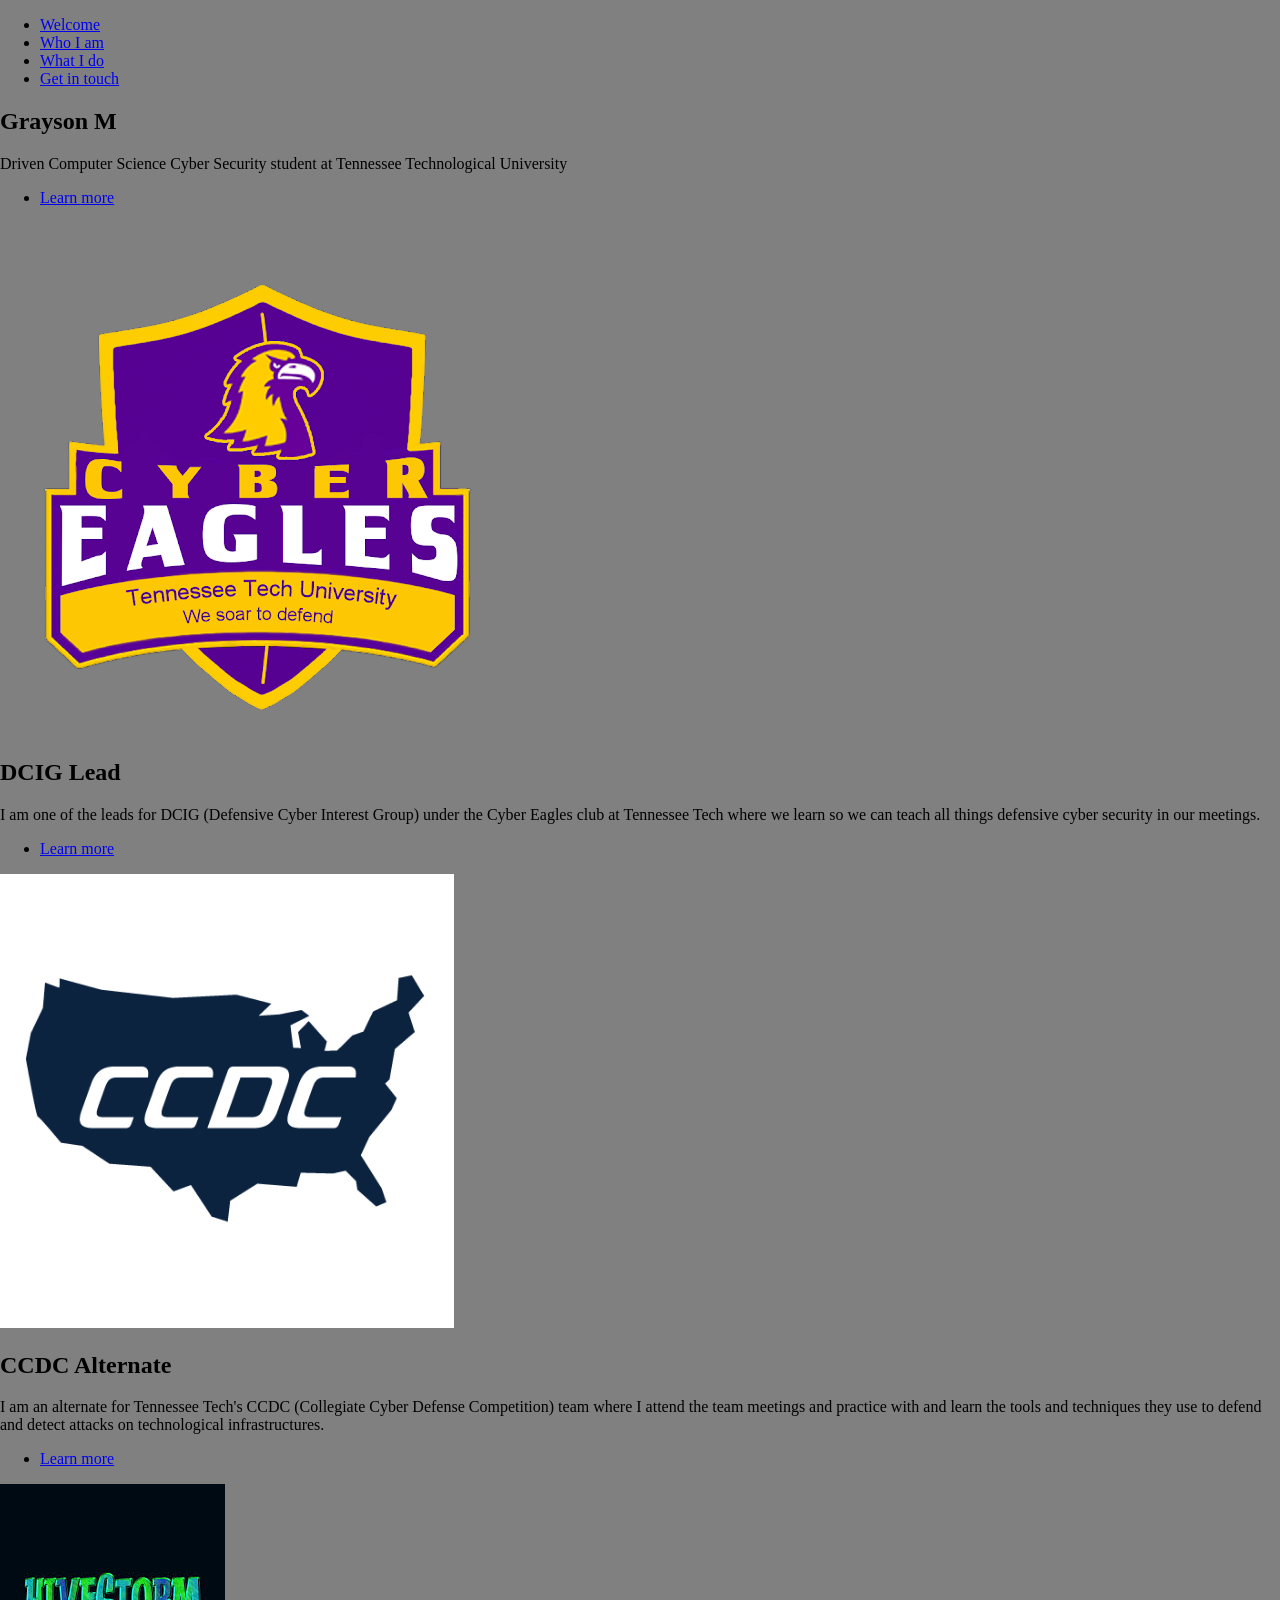
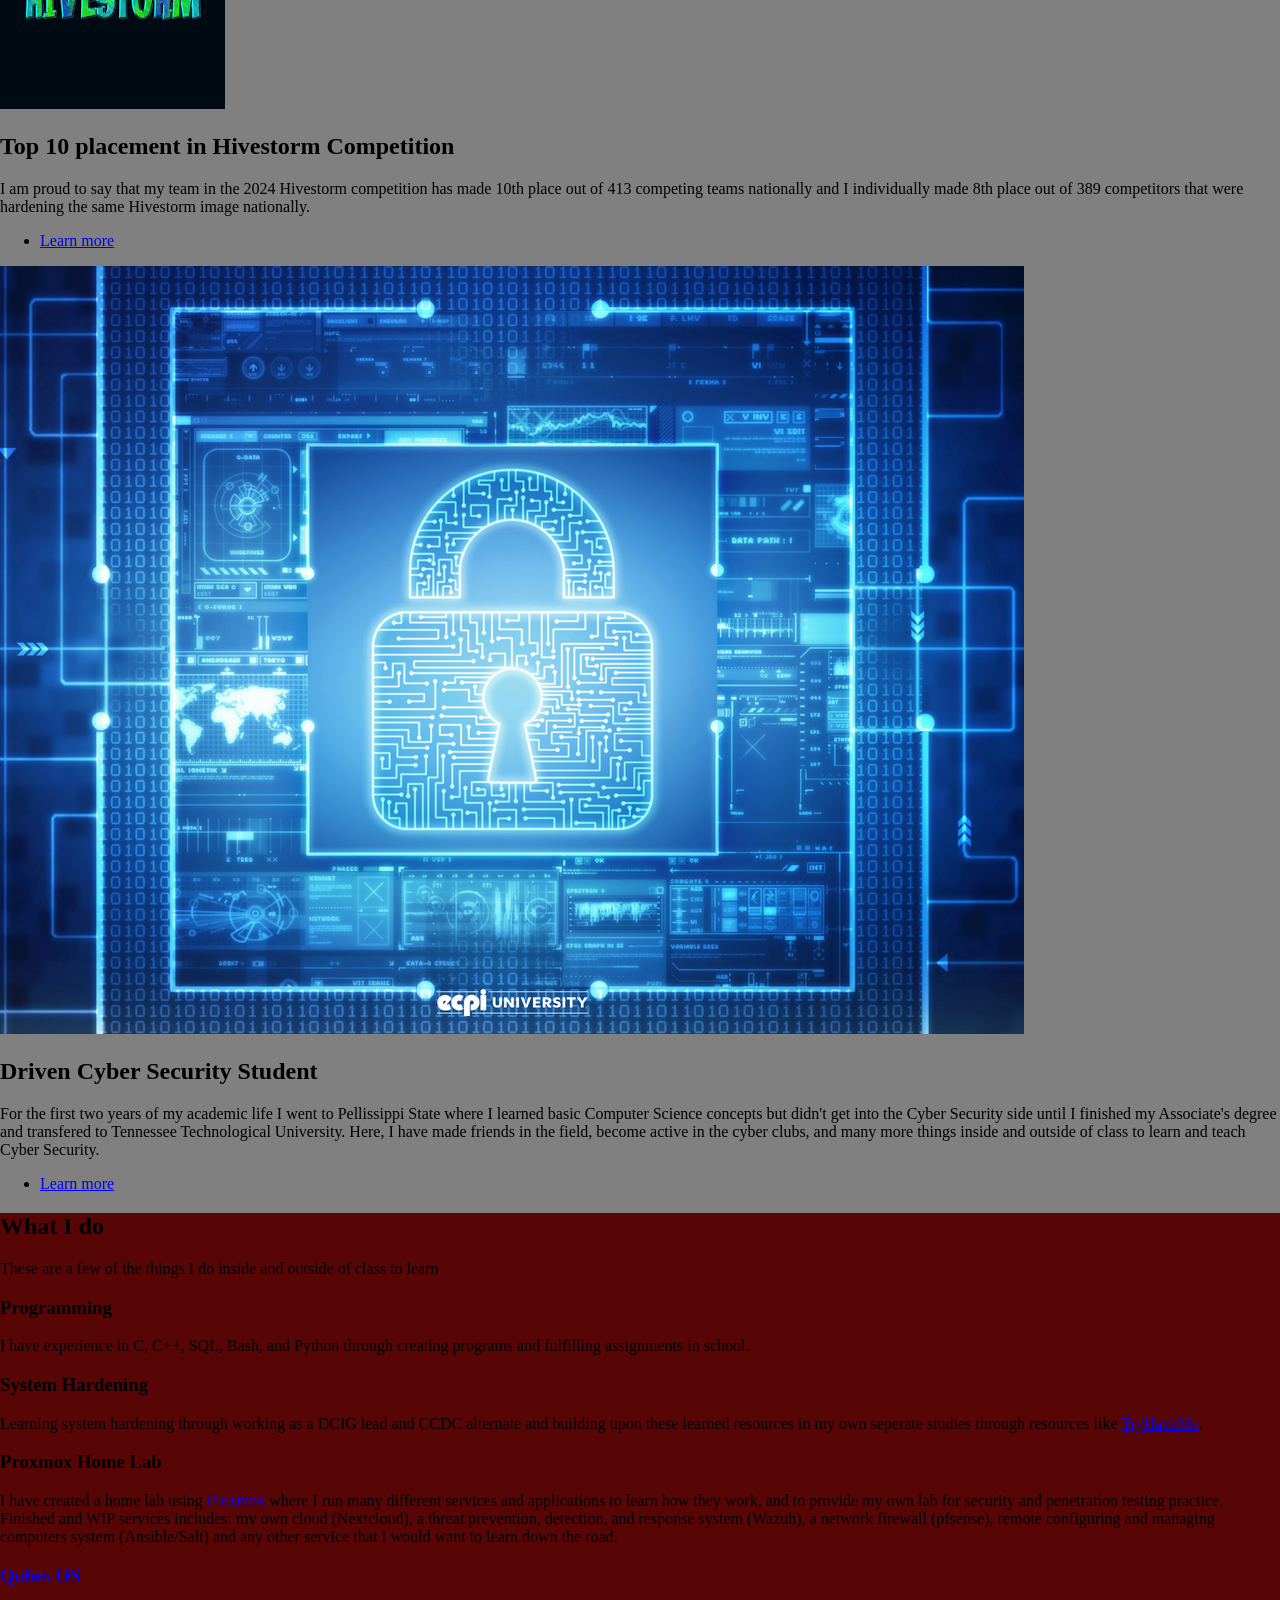
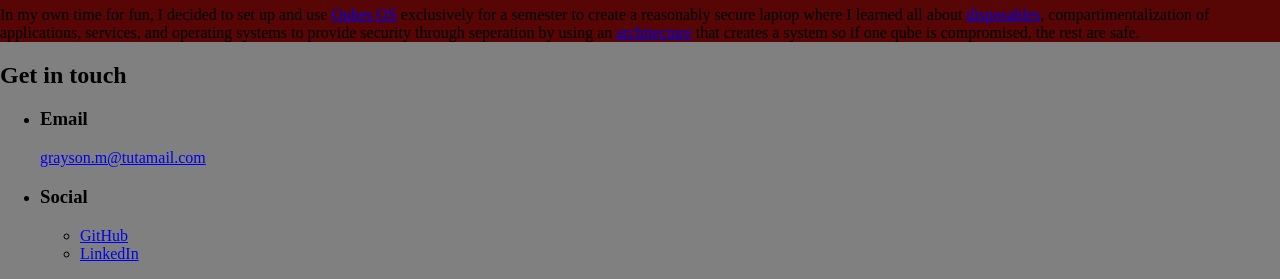
==== commit 52508e79: "Updated index.html to include hivestorm" ====
--- a/index.html
+++ b/index.html
@@ -93,6 +93,19 @@
 							</div>
 						</section>
 						<section>
+							<a href="#" class="image"><img src="images/hivestorm.png" alt="" data-position="25% 25%" /></a>
+							<div class="content">
+								<div class="inner">
+									<h2>Top 10 placement in Hivestorm Competition</h2>
+									<p>I am proud to say that my team in the 2024 Hivestorm competition has made 10th place out of 413 competing teams nationally and I individually made 8th place out of 389 competitors that were hardening the same Hivestorm image nationally.
+									</p>
+									<ul class="actions">
+										<li><a href="https://www.hivestorm.org/" target="_blank" class="button">Learn more</a></li>
+									</ul>
+								</div>
+							</div>
+						</section>
+						<section>
 							<a href="#" class="image"><img src="images/drivencompsci.png" alt="" data-position="25% 25%" /></a>
 							<div class="content">
 								<div class="inner">
@@ -157,7 +170,7 @@
 					<section id="three" class="wrapper style1 fade-up">
 						<div class="inner">
 							<h2>Get in touch</h2>
-							<ul>
+							<ul class="contact">
 								<li>
 									<h3>Email</h3>
 									<a href=mailto:grayson.m@tutamail.com>grayson.m@tutamail.com</a>
@@ -194,4 +207,4 @@
 			<script src="assets/js/main.js"></script>
 
 	</body>
-</html>+</html>
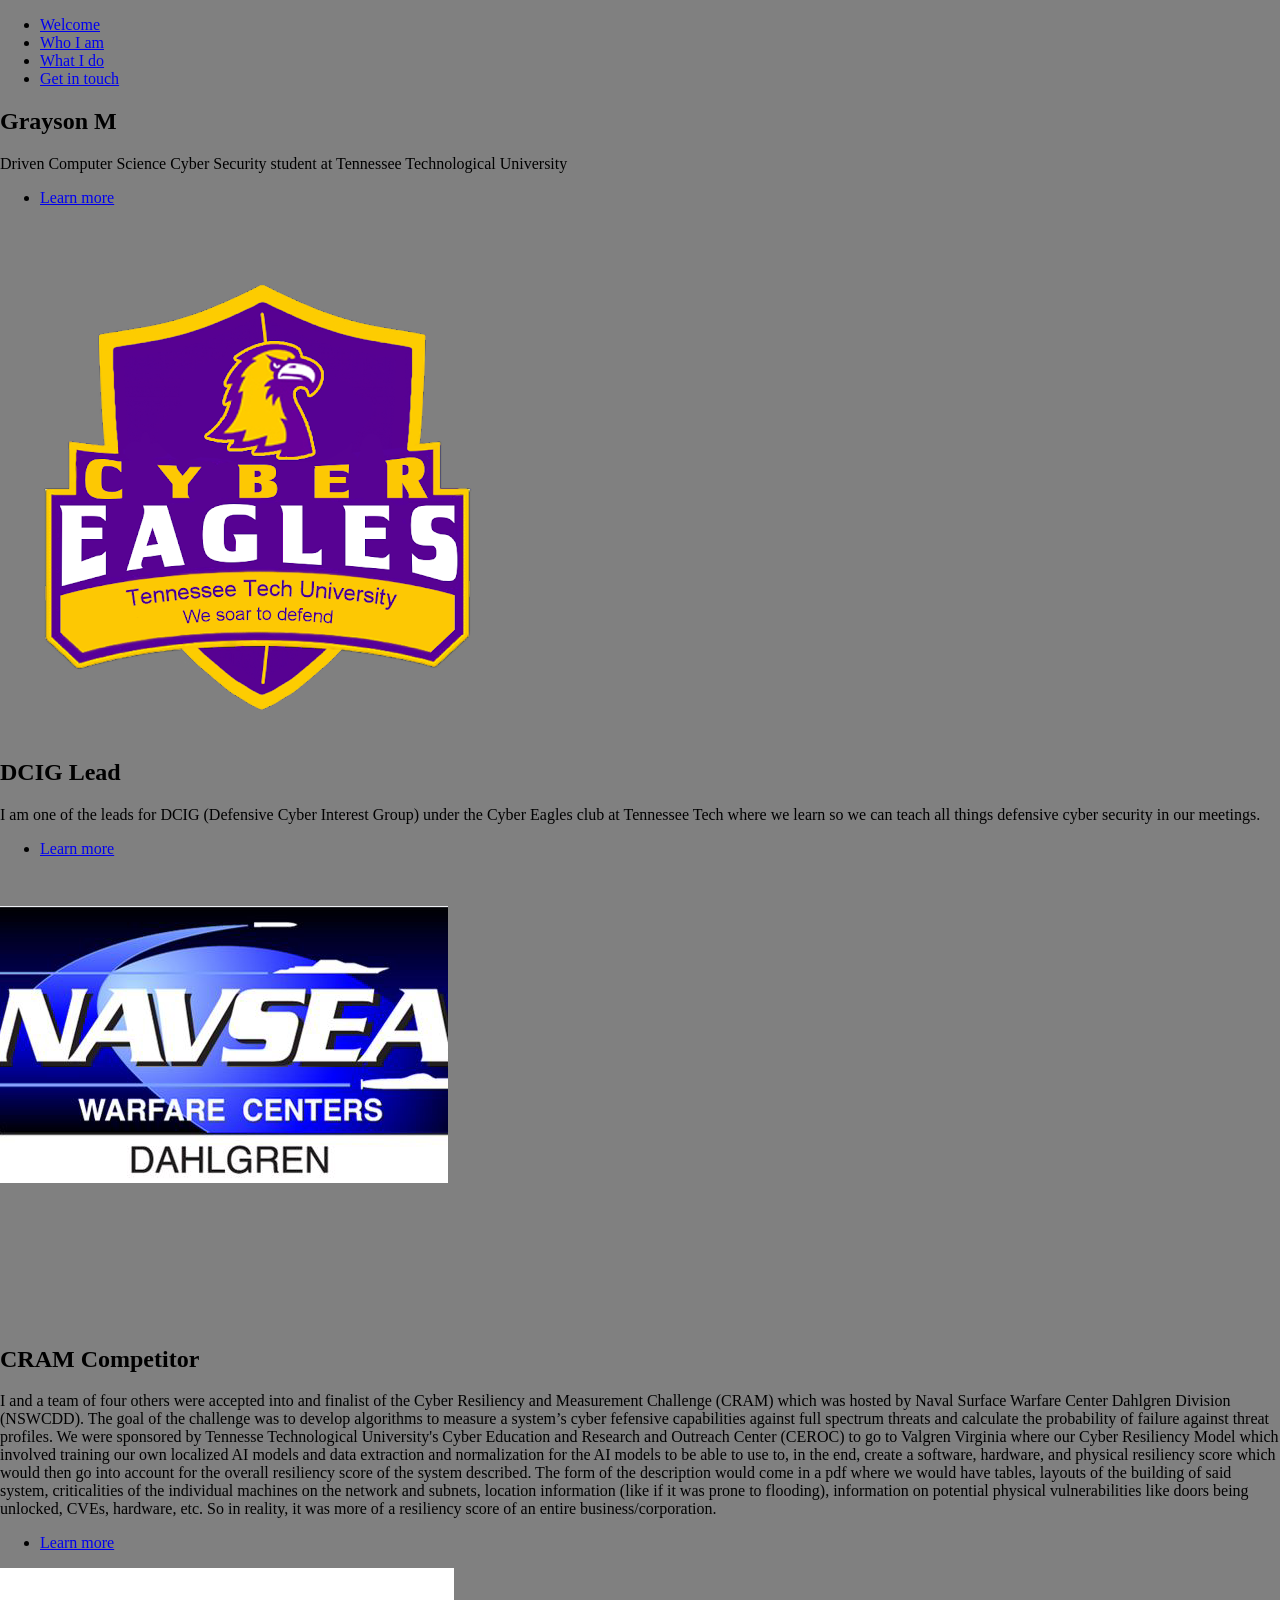
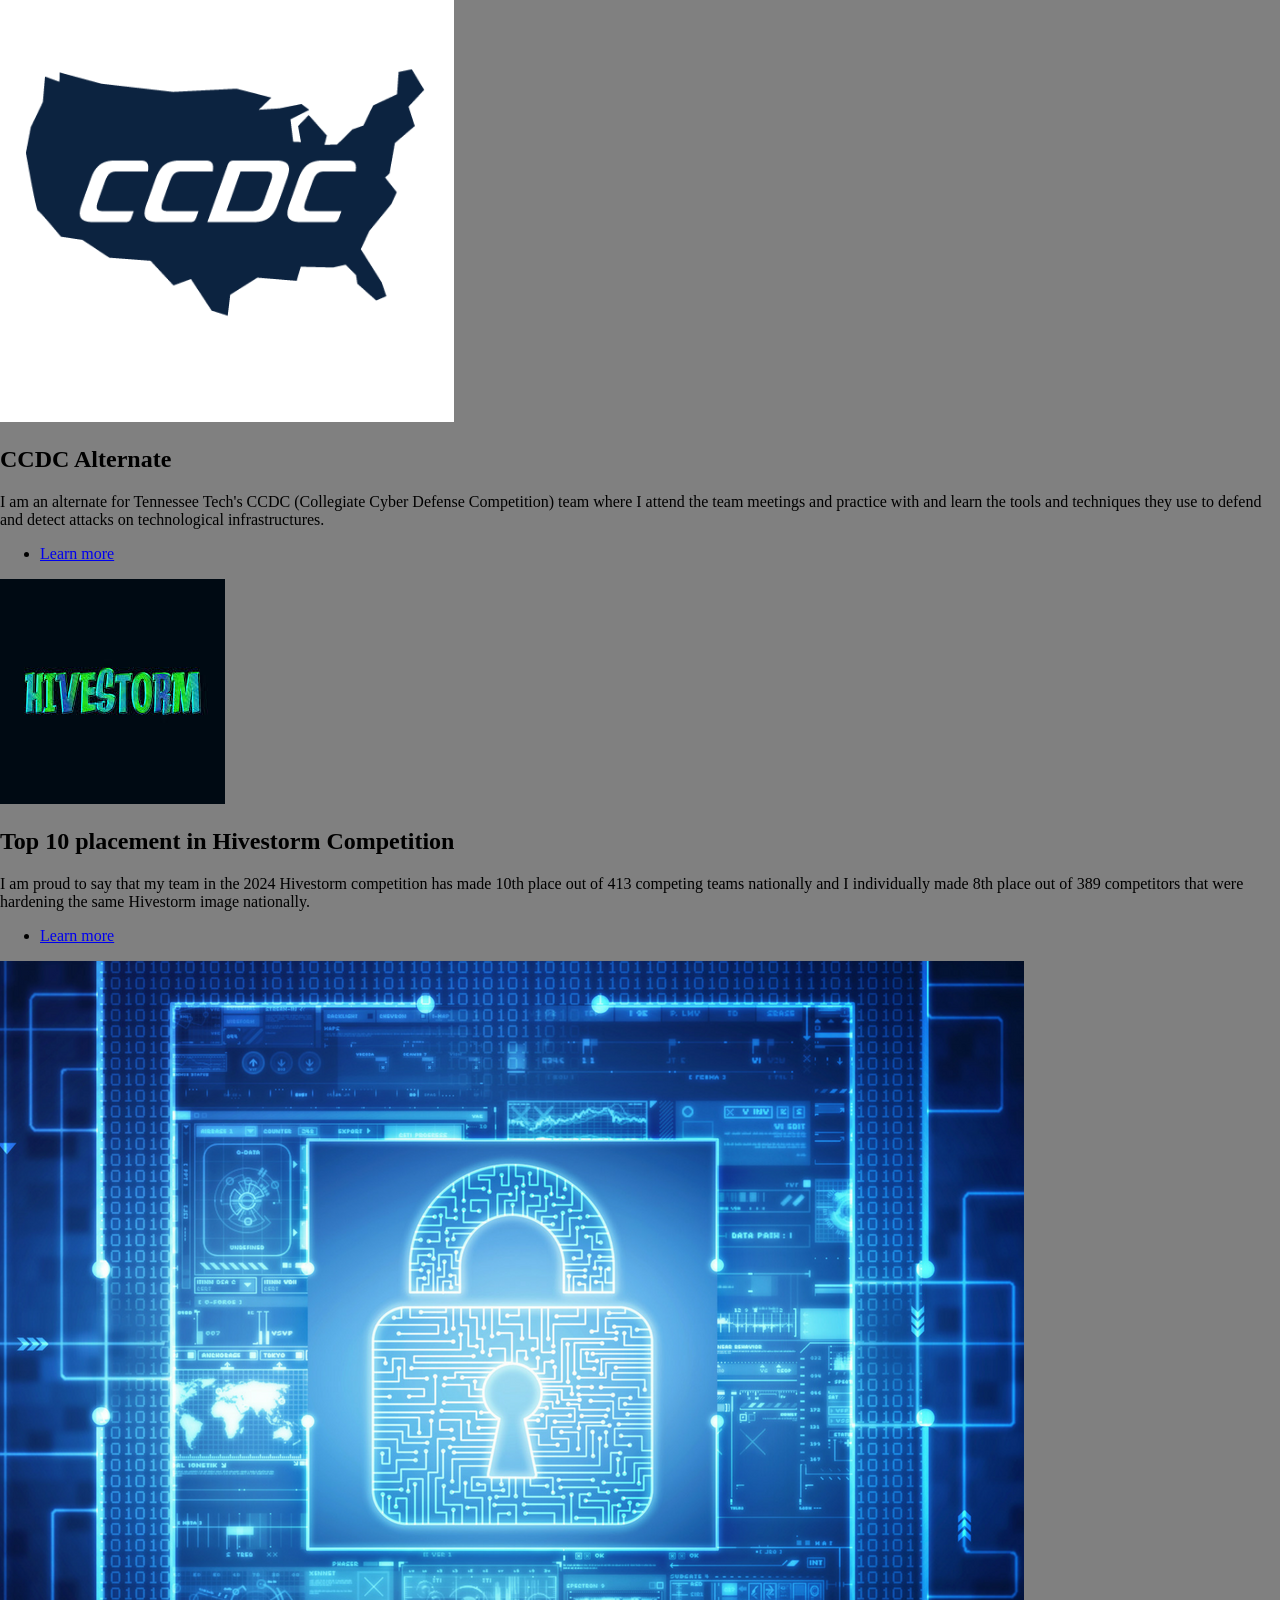
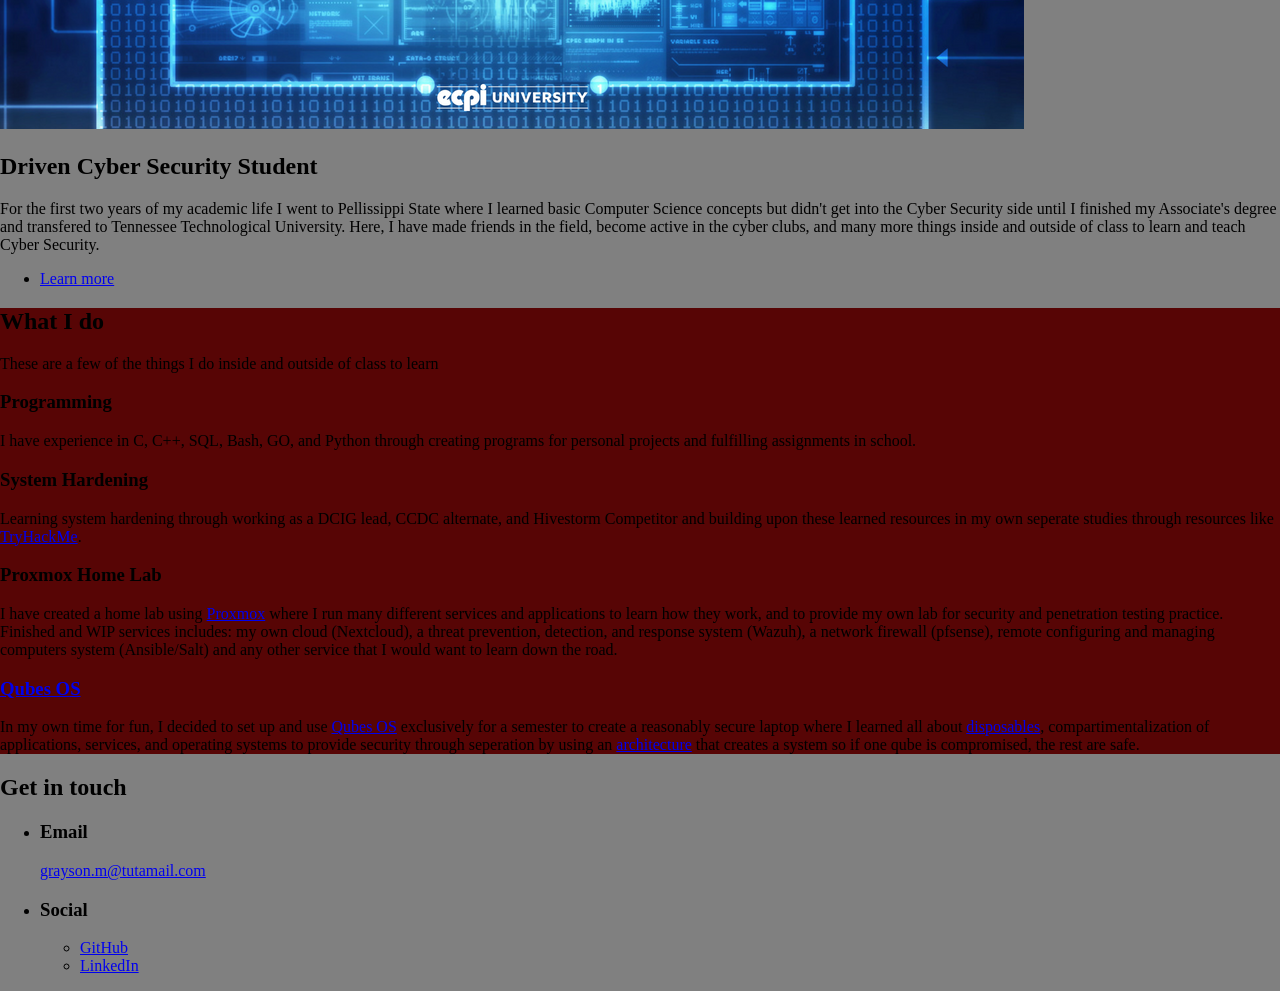
==== commit 6e7ba015: "Update index.html to include CRAM" ====
--- a/index.html
+++ b/index.html
@@ -78,6 +78,24 @@
 							</div>
 						</section>
 						<section>
+							<a href="#" class="image"><img src="images/navsea.png" alt="" data-position="top center" /></a>
+							<div class="content">
+								<div class="inner">
+									<h2>CRAM Competitor</h2>
+									<p>I and a team of four others were accepted into and finalist of the Cyber Resiliency and Measurement Challenge (CRAM) which was hosted by Naval Surface Warfare Center Dahlgren Division (NSWCDD).
+										The goal of the challenge was to develop algorithms to measure a system’s cyber fefensive capabilities against full spectrum threats and calculate the probability of failure against threat profiles.
+										We were sponsored by Tennesse Technological University's Cyber Education and Research and Outreach Center (CEROC) to go to Valgren Virginia where our Cyber Resiliency Model which involved training our 
+										own localized AI models and data extraction and normalization for the AI models to be able to use to, in the end, create a software, hardware, and physical resiliency score which would then go into account for the overall resiliency score of the system described.
+										The form of the description would come in a pdf where we would have tables, layouts of the building of said system, criticalities of the individual machines on the network and subnets, location information (like if it was prone to flooding), information on potential physical vulnerabilities like doors being unlocked, CVEs, hardware, etc.
+										So in reality, it was more of a resiliency score of an entire business/corporation.  
+									</p>
+									<ul class="actions">
+										<li><a href="https://www.nationalccdc.org/index.php/competition/about-ccdc/mission" target="_blank" class="button">Learn more</a></li>
+									</ul>
+								</div>
+							</div>
+						</section>
+						<section>
 							<a href="#" class="image"><img src="images/media-2421327701.png" alt="" data-position="top center" /></a>
 							<div class="content">
 								<div class="inner">
@@ -131,12 +149,12 @@
 								<section>
 									<span class="icon solid major fa-code"></span>
 									<h3>Programming</h3>
-									<p>I have experience in C, C++, SQL, Bash, and Python through creating programs and fulfilling assignments in school.</p>
+									<p>I have experience in C, C++, SQL, Bash, GO, and Python through creating programs for personal projects and fulfilling assignments in school.</p>
 								</section>
 								<section>
 									<span class="icon solid major fa-lock"></span>
 									<h3>System Hardening</h3>
-									<p>Learning system hardening through working as a DCIG lead and CCDC alternate and building upon these learned resources in my own seperate studies through resources like <a href="https://tryhackme.com/" target="_blank">TryHackMe</a>.</p>
+									<p>Learning system hardening through working as a DCIG lead, CCDC alternate, and Hivestorm Competitor and building upon these learned resources in my own seperate studies through resources like <a href="https://tryhackme.com/" target="_blank">TryHackMe</a>.</p>
 								</section>
 								<section>
 									<span class="icon solid major fa-desktop"></span>
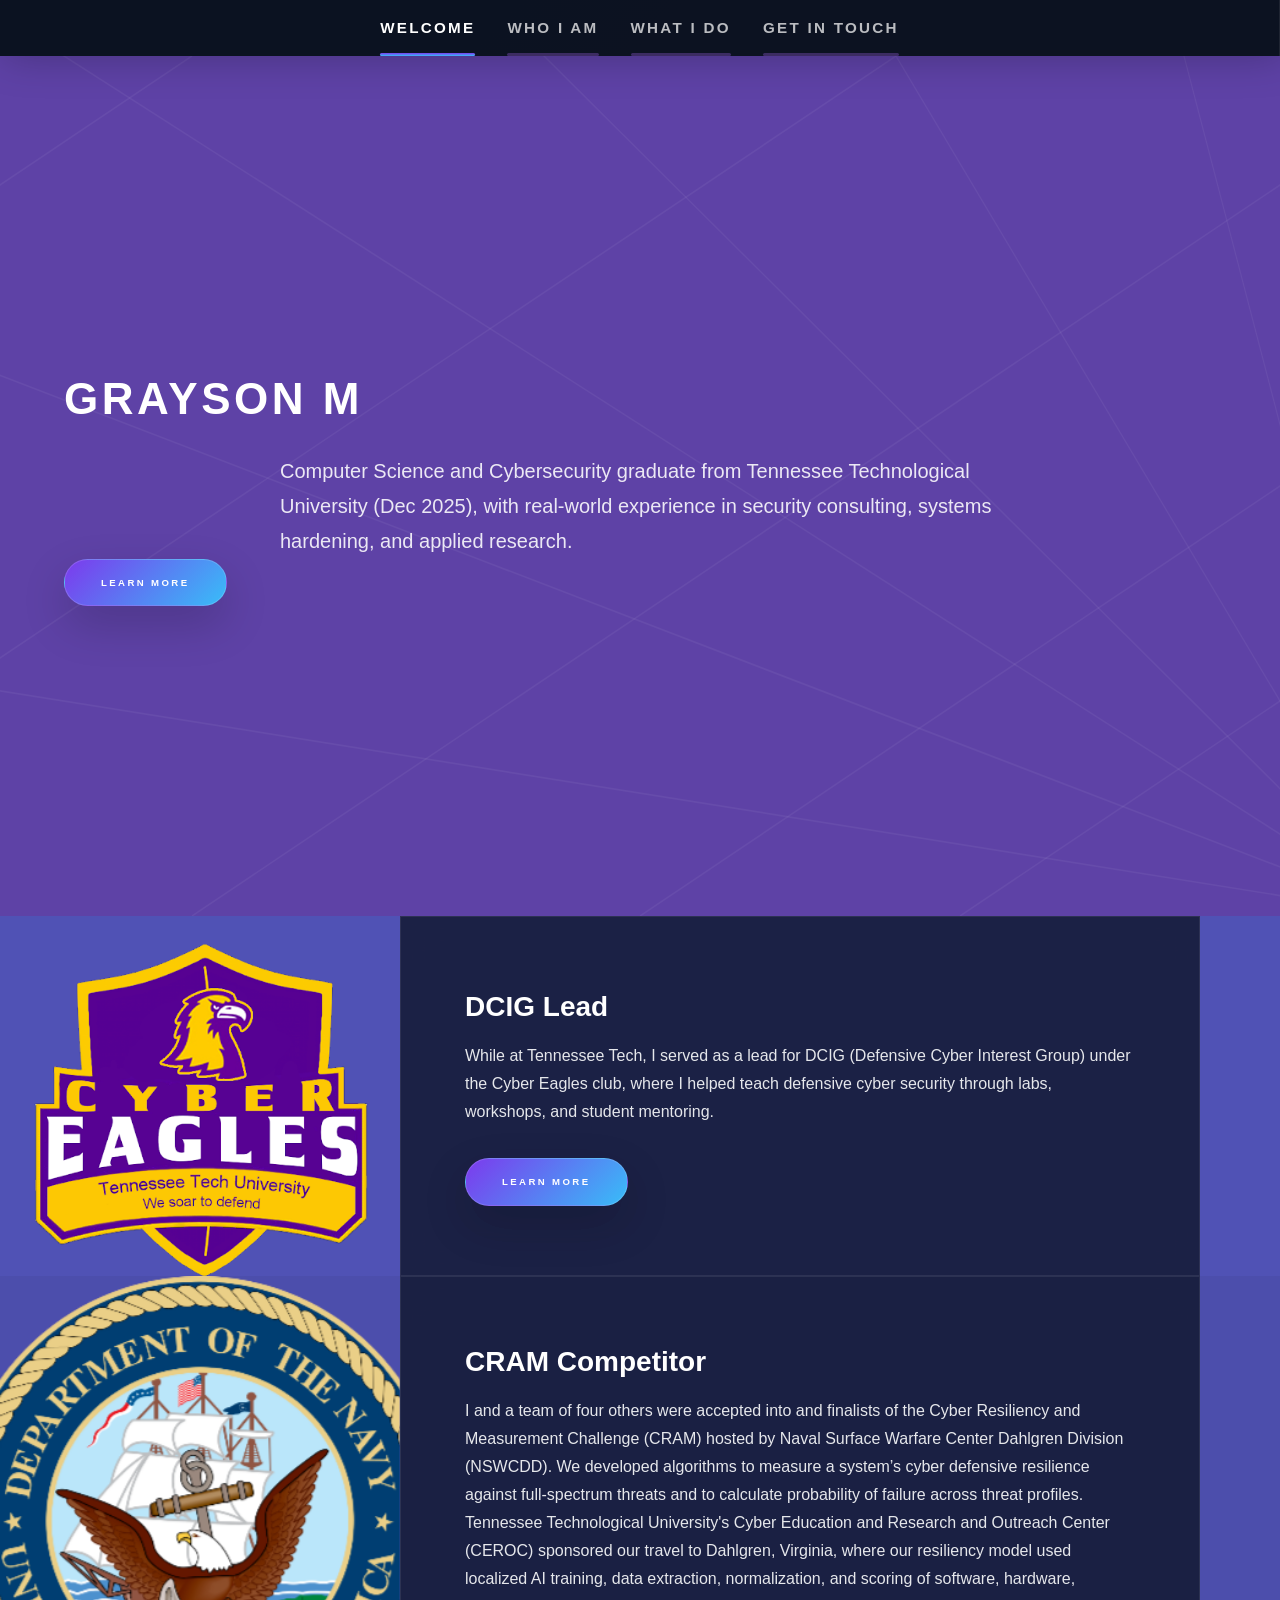
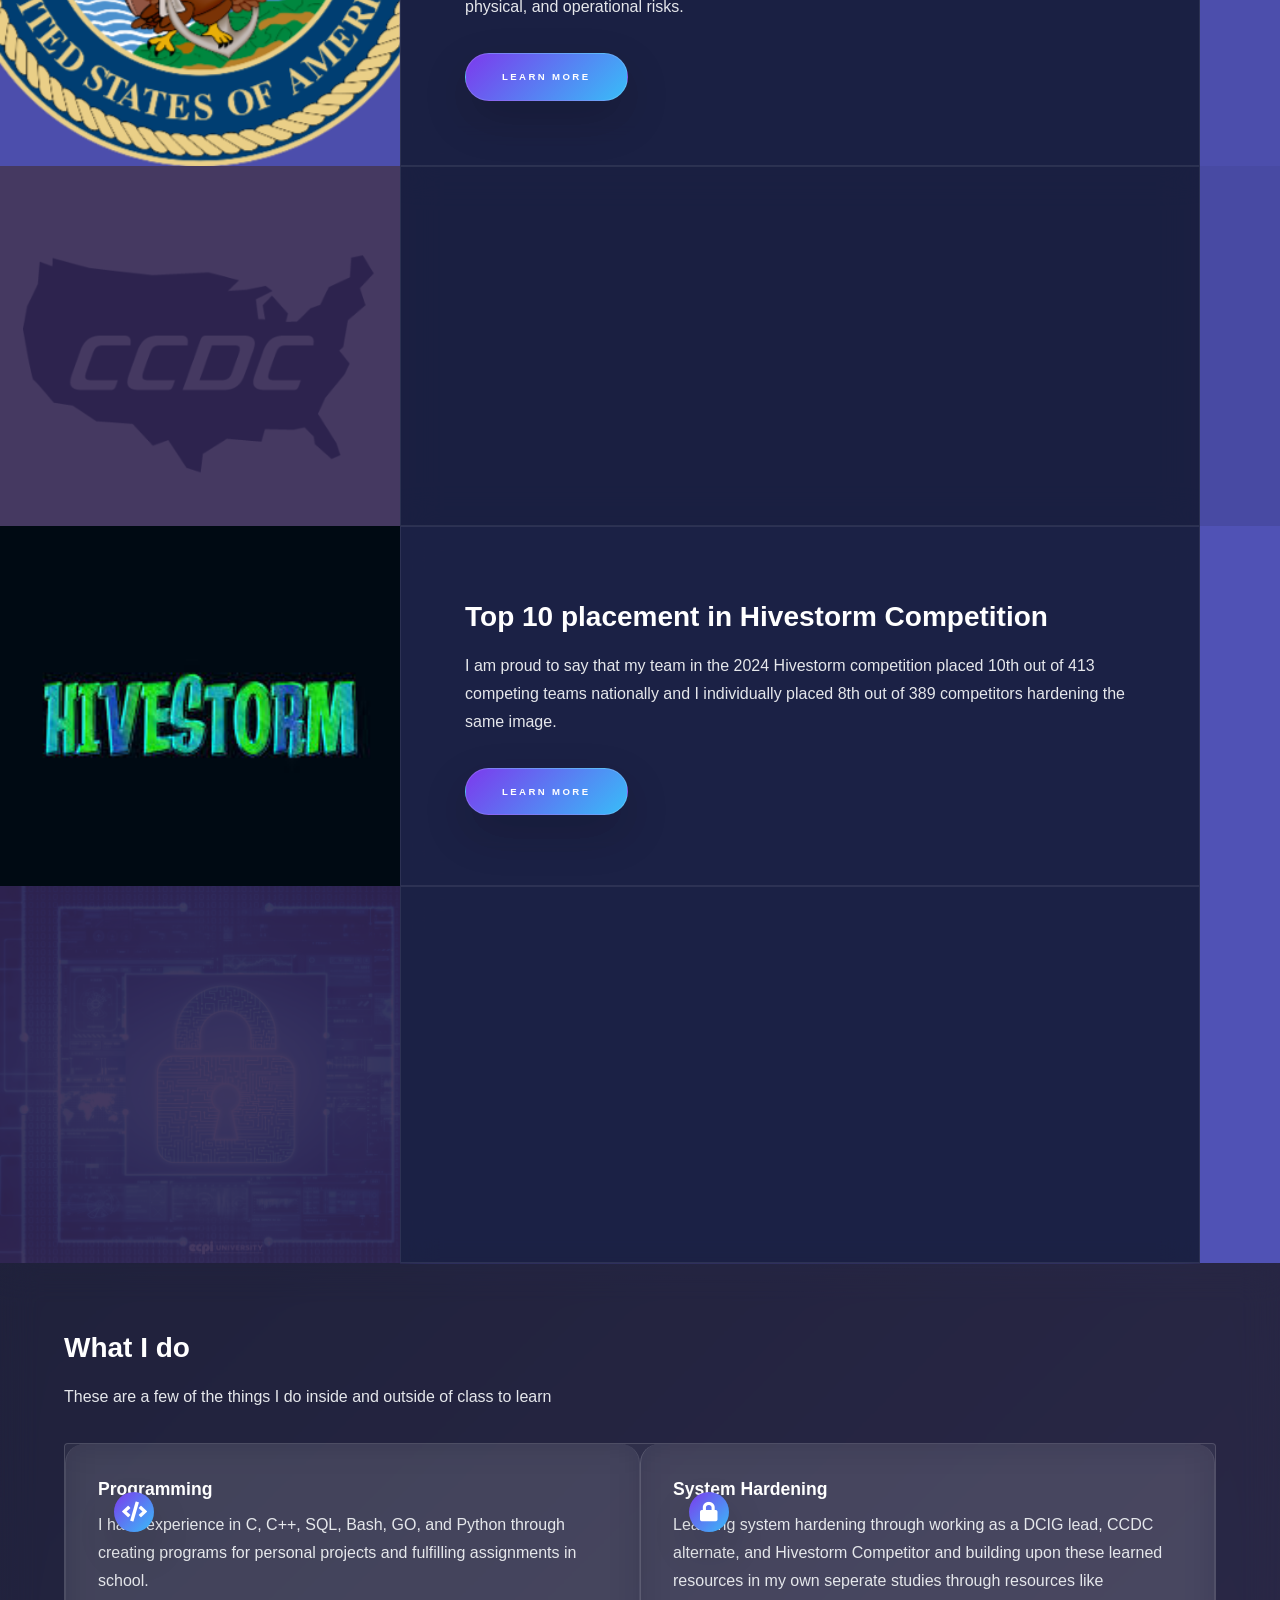
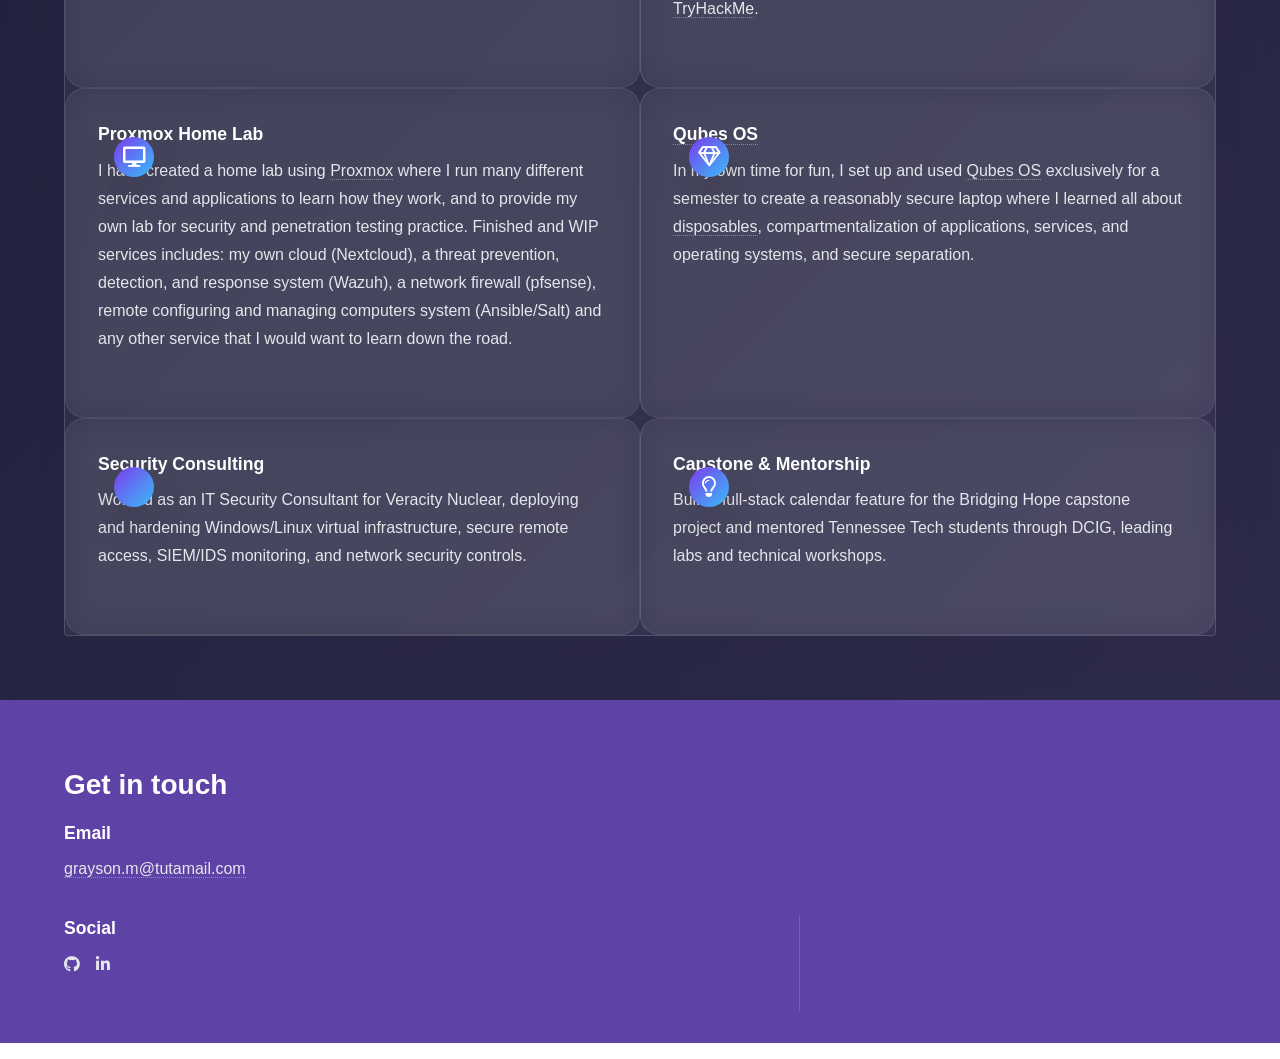
==== commit ab116c74: "Updated website" ====
--- a/index.html
+++ b/index.html
@@ -11,23 +11,7 @@
 		<meta name="viewport" content="width=device-width, initial-scale=1, user-scalable=no" />
 		<link rel="stylesheet" href="assets/css/main.css" />
 		<noscript><link rel="stylesheet" href="assets/css/noscript.css" /></noscript>
-		<style>
-
-			#two {
-			  background-color:  #570505 ;
-			  height: 100%;
-			  position: relative;
-			  top: 0;
-			  left: 0;
-			  width: 100%;
-			}
-		
-			body{
-			  background: grey;
-			  margin: 0;
-			} 
-		
-			</style>
+
 	</head>
 	<body class="is-preload">
 
@@ -52,9 +36,7 @@
 					<section id="intro" class="wrapper style1 fullscreen fade-up">
 						<div class="inner">
 							<h1>Grayson M</h1>
-							<p> Driven Computer Science Cyber Security student at Tennessee Technological University
-
-							</p>
+						<p>Computer Science and Cybersecurity graduate from Tennessee Technological University (Dec 2025), with real-world experience in security consulting, systems hardening, and applied research.</p>
 							<ul class="actions">
 								<li><a href="#one" class="button scrolly">Learn more</a></li>
 							</ul>
@@ -68,8 +50,8 @@
 							<div class="content">
 								<div class="inner">
 									<h2>DCIG Lead</h2>
-									<p>I am one of the leads for DCIG (Defensive Cyber Interest Group) under the Cyber Eagles club at Tennessee Tech
-										where we learn so we can teach all things defensive cyber security in our meetings.
+								<p>While at Tennessee Tech, I served as a lead for DCIG (Defensive Cyber Interest Group) under the Cyber Eagles club,
+									where I helped teach defensive cyber security through labs, workshops, and student mentoring.
 									</p>
 									<ul class="actions">
 										<li><a href="https://www.tntech.edu/engineering/programs/csc/cybereagles.php" target="_blank" class="button">Learn more</a></li>
@@ -82,12 +64,23 @@
 							<div class="content">
 								<div class="inner">
 									<h2>CRAM Competitor</h2>
-									<p>I and a team of four others were accepted into and finalist of the Cyber Resiliency and Measurement Challenge (CRAM) which was hosted by Naval Surface Warfare Center Dahlgren Division (NSWCDD).
-										The goal of the challenge was to develop algorithms to measure a system’s cyber fefensive capabilities against full spectrum threats and calculate the probability of failure against threat profiles.
-										We were sponsored by Tennesse Technological University's Cyber Education and Research and Outreach Center (CEROC) to go to Valgren Virginia where our Cyber Resiliency Model which involved training our 
-										own localized AI models and data extraction and normalization for the AI models to be able to use to, in the end, create a software, hardware, and physical resiliency score which would then go into account for the overall resiliency score of the system described.
-										The form of the description would come in a pdf where we would have tables, layouts of the building of said system, criticalities of the individual machines on the network and subnets, location information (like if it was prone to flooding), information on potential physical vulnerabilities like doors being unlocked, CVEs, hardware, etc.
-										So in reality, it was more of a resiliency score of an entire business/corporation.  
+									<p>I and a team of four others were accepted into and finalists of the Cyber Resiliency and Measurement Challenge (CRAM) hosted by Naval Surface Warfare Center Dahlgren Division (NSWCDD).
+										We developed algorithms to measure a system’s cyber defensive resilience against full-spectrum threats and to calculate probability of failure across threat profiles.
+										Tennessee Technological University's Cyber Education and Research and Outreach Center (CEROC) sponsored our travel to Dahlgren, Virginia, where our resiliency model used localized AI training, data extraction, normalization, and scoring of software, hardware, physical, and operational risks.
+									</p>
+									<ul class="actions">
+										<li><a href="https://www.challenge.gov/?challenge=cyber-resiliency-and-measurement-challenge-cram" target="_blank" class="button">Learn more</a></li>
+									</ul>
+								</div>
+							</div>
+						</section>
+						<section>
+							<a href="#" class="image"><img src="images/media-2421327701.png" alt="" data-position="top center" /></a>
+							<div class="content">
+								<div class="inner">
+									<h2>CCDC Alternate</h2>
+								<p>I served as an alternate for Tennessee Tech's CCDC (Collegiate Cyber Defense Competition) team,
+									practicing defensive operations and the tools used to detect and defend attacks on critical infrastructure.
 									</p>
 									<ul class="actions">
 										<li><a href="https://www.nationalccdc.org/index.php/competition/about-ccdc/mission" target="_blank" class="button">Learn more</a></li>
@@ -96,27 +89,11 @@
 							</div>
 						</section>
 						<section>
-							<a href="#" class="image"><img src="images/media-2421327701.png" alt="" data-position="top center" /></a>
-							<div class="content">
-								<div class="inner">
-									<h2>CCDC Alternate</h2>
-									<p>I am an alternate for Tennessee Tech's CCDC (Collegiate Cyber Defense Competition) team
-										where I attend the team meetings and practice with and learn the tools and techniques they use
-										to defend and detect attacks on technological infrastructures.
-									</p>
-									<ul class="actions">
-										<li><a href="https://www.nationalccdc.org/index.php/competition/about-ccdc/mission" target="_blank" class="button">Learn more</a></li>
-									</ul>
-								</div>
-							</div>
-						</section>
-						<section>
 							<a href="#" class="image"><img src="images/hivestorm.png" alt="" data-position="25% 25%" /></a>
 							<div class="content">
 								<div class="inner">
 									<h2>Top 10 placement in Hivestorm Competition</h2>
-									<p>I am proud to say that my team in the 2024 Hivestorm competition has made 10th place out of 413 competing teams nationally and I individually made 8th place out of 389 competitors that were hardening the same Hivestorm image nationally.
-									</p>
+									<p>I am proud to say that my team in the 2024 Hivestorm competition placed 10th out of 413 competing teams nationally and I individually placed 8th out of 389 competitors hardening the same image.</p>
 									<ul class="actions">
 										<li><a href="https://www.hivestorm.org/" target="_blank" class="button">Learn more</a></li>
 									</ul>
@@ -128,9 +105,9 @@
 							<div class="content">
 								<div class="inner">
 									<h2>Driven Cyber Security Student</h2>
-									<p>For the first two years of my academic life I went to Pellissippi State where I learned basic Computer Science concepts
-										but didn't get into the Cyber Security side until I finished my Associate's degree and transfered to Tennessee Technological University.
-										Here, I have made friends in the field, become active in the cyber clubs, and many more things inside and outside of class to learn and teach Cyber Security.
+								<p>For the first two years of my academic life I attended Pellissippi State to learn basic Computer Science concepts,
+									then transferred to Tennessee Technological University to focus on cybersecurity. During that time, I became active in cyber clubs,
+									mentored students, and taught defensive cybersecurity through hands-on learning.
 									</p>
 									<ul class="actions">
 										<li><a href="#two" class="button scrolly">Learn more</a></li>
@@ -176,9 +153,17 @@
 								<section>
 									<span class="icon major fa-gem"></span>
 									<h3><a href="https://www.qubes-os.org/" target="_blank">Qubes OS</a></h3>
-									<p>In my own time for fun, I decided to set up and use <a href="https://www.qubes-os.org/intro" target="_blank">Qubes OS</a> exclusively for a semester to create a reasonably secure laptop where I learned
-									 all about <a href="https://www.qubes-os.org/doc/how-to-use-disposables/" target="_blank">disposables</a>, compartimentalization of applications, services, and operating systems to provide security through seperation
-									by using an <a href="https://www.qubes-os.org/doc/architecture/" target="_blank">architecture</a> that creates a system so if one qube is compromised, the rest are safe. </p>
+								<p>In my own time for fun, I set up and used <a href="https://www.qubes-os.org/intro" target="_blank">Qubes OS</a> exclusively for a semester to create a reasonably secure laptop where I learned all about <a href="https://www.qubes-os.org/doc/how-to-use-disposables/" target="_blank">disposables</a>, compartmentalization of applications, services, and operating systems, and secure separation.</p>
+								</section>
+							<section>
+								<span class="icon major fa-briefcase"></span>
+								<h3>Security Consulting</h3>
+								<p>Worked as an IT Security Consultant for Veracity Nuclear, deploying and hardening Windows/Linux virtual infrastructure, secure remote access, SIEM/IDS monitoring, and network security controls.</p>
+								</section>
+							<section>
+								<span class="icon major fa-lightbulb"></span>
+								<h3>Capstone & Mentorship</h3>
+								<p>Built a full-stack calendar feature for the Bridging Hope capstone project and mentored Tennessee Tech students through DCIG, leading labs and technical workshops.</p>
 								</section>
 							</div>
 						</div>
--- a/assets/css/main.css
+++ b/assets/css/main.css
@@ -1,9 +1,9 @@
 @import url(fontawesome-all.min.css);
 
-/*
-	Hyperspace by HTML5 UP
-	html5up.net | @ajlkn
-	Free for personal and commercial use under the CCA 3.0 license (html5up.net/license)
+/*
+	Hyperspace by HTML5 UP
+	html5up.net | @ajlkn
+	Free for personal and commercial use under the CCA 3.0 license (html5up.net/license)
 */
 
 html, body, div, span, applet, object,
@@ -3906,4 +3906,76 @@
 				background-attachment: scroll;
 			}
 
-		}+		}
+/* Custom theme improvements */
+body {
+    background: linear-gradient(135deg, #0f172a 0%, #2f2b4c 100%);
+    color: #e5e7eb;
+}
+#sidebar {
+    background: rgba(12, 18, 33, 0.95);
+    border-right: 1px solid rgba(255,255,255,0.08);
+    box-shadow: 4px 0 40px rgba(0,0,0,0.26);
+}
+#sidebar nav a {
+    color: rgba(255,255,255,0.72);
+    letter-spacing: 0.15em;
+    font-size: 0.95em;
+}
+#sidebar nav a:hover,
+#sidebar nav a.active {
+    color: #ffffff;
+}
+#sidebar nav a.active:after {
+    background: linear-gradient(180deg, #7c3aed, #38bdf8);
+}
+.wrapper.style1.fullscreen,
+.wrapper.style6,
+.spotlights > section > .content,
+.features section {
+    backdrop-filter: blur(18px);
+}
+.spotlights > section > .content {
+    background: rgba(14, 20, 38, 0.78);
+    border: 1px solid rgba(255,255,255,0.08);
+}
+.features section {
+    background: rgba(255,255,255,0.06);
+    border: 1px solid rgba(255,255,255,0.08);
+    border-radius: 1.2rem;
+    padding: 2rem;
+    transition: transform 0.35s ease, box-shadow 0.35s ease, background 0.35s ease;
+}
+.features section:hover {
+    transform: translateY(-4px);
+    box-shadow: 0 20px 60px rgba(0,0,0,0.18);
+    background: rgba(255,255,255,0.12);
+}
+.features section .icon {
+    background: linear-gradient(135deg, #7c3aed 0%, #38bdf8 100%);
+    color: #ffffff;
+    box-shadow: 0 18px 40px rgba(0,0,0,0.16);
+}
+.actions .button {
+    background: linear-gradient(135deg, #7c3aed, #38bdf8);
+    color: #ffffff !important;
+    border: 0;
+    box-shadow: 0 18px 45px rgba(0,0,0,0.18);
+}
+.actions .button:hover {
+    transform: translateY(-1px);
+    background: linear-gradient(135deg, #5b21b6, #0ea5e9);
+}
+#intro h1 {
+    letter-spacing: 0.08em;
+    text-transform: uppercase;
+    font-weight: 800;
+}
+#intro p {
+    color: rgba(255,255,255,0.88);
+    max-width: 720px;
+    margin: 0 auto;
+}
+#three .contact h3 {
+    color: #ffffff;
+}
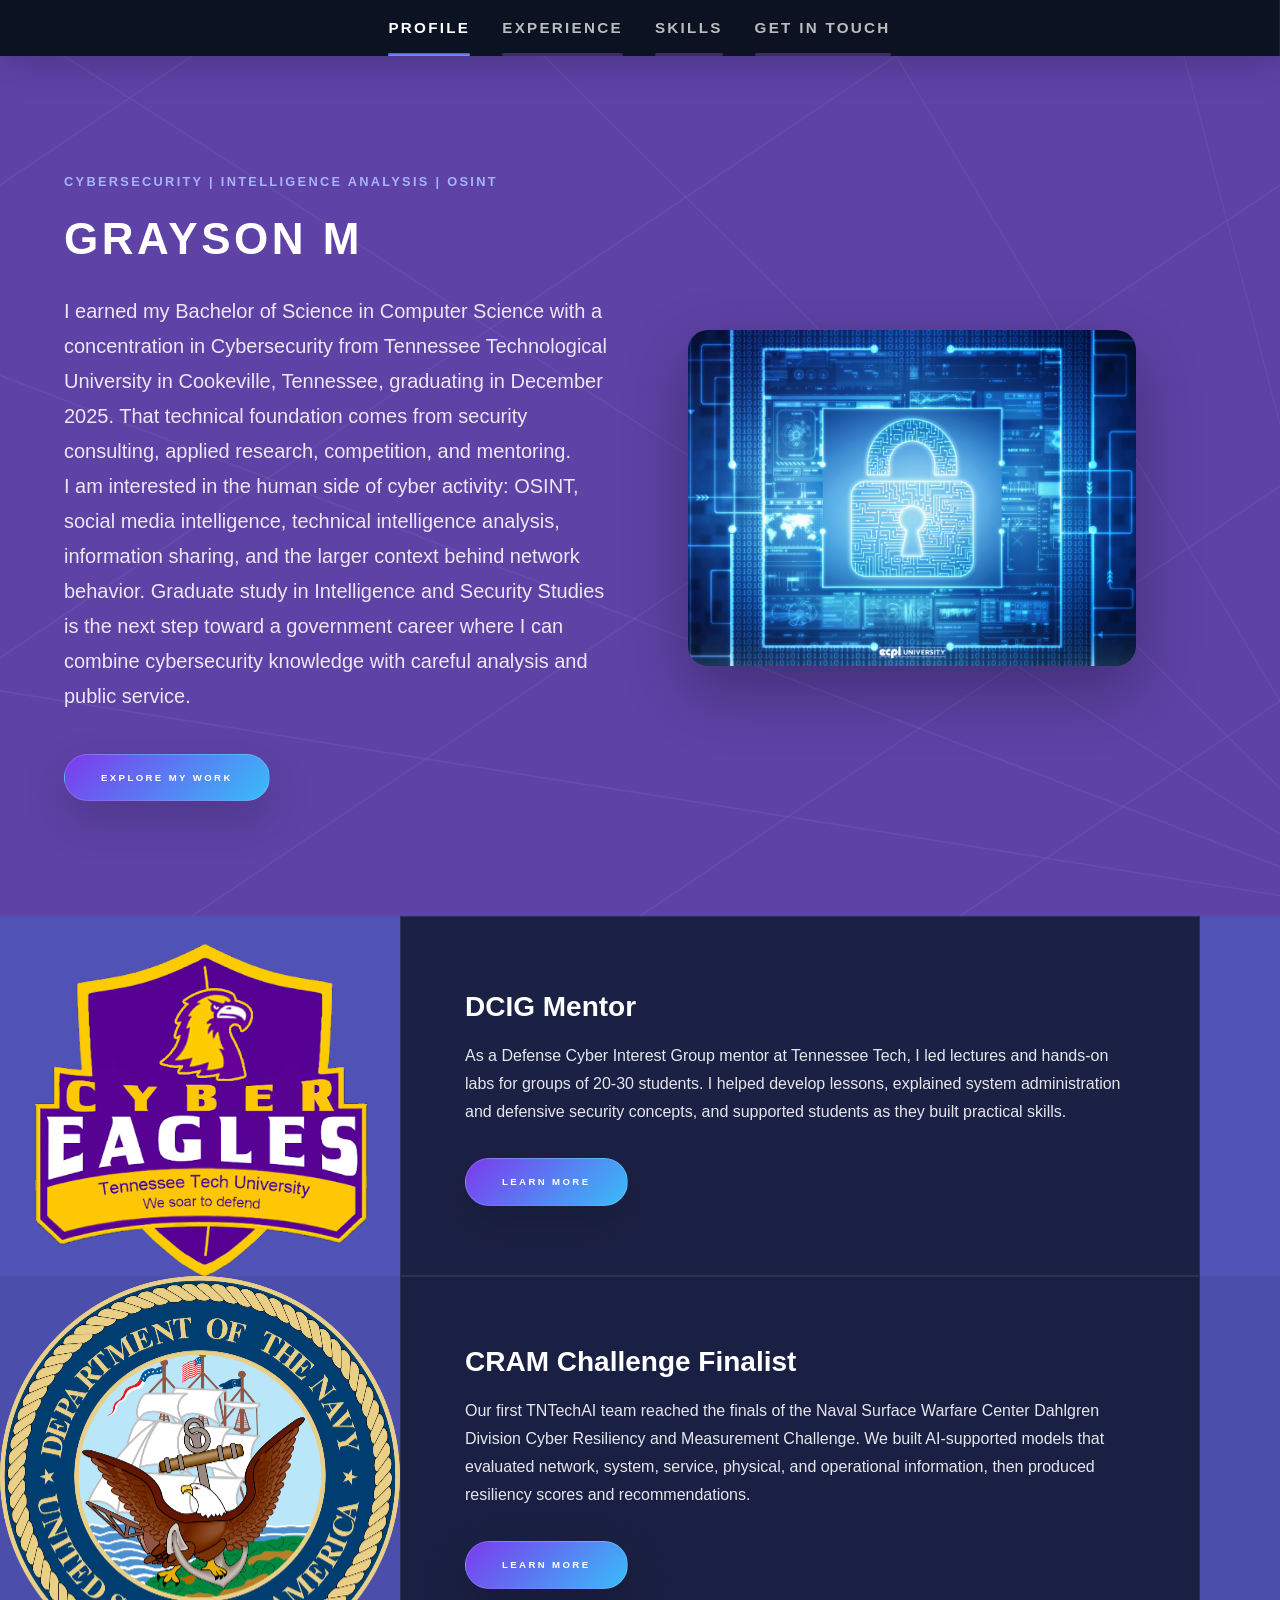
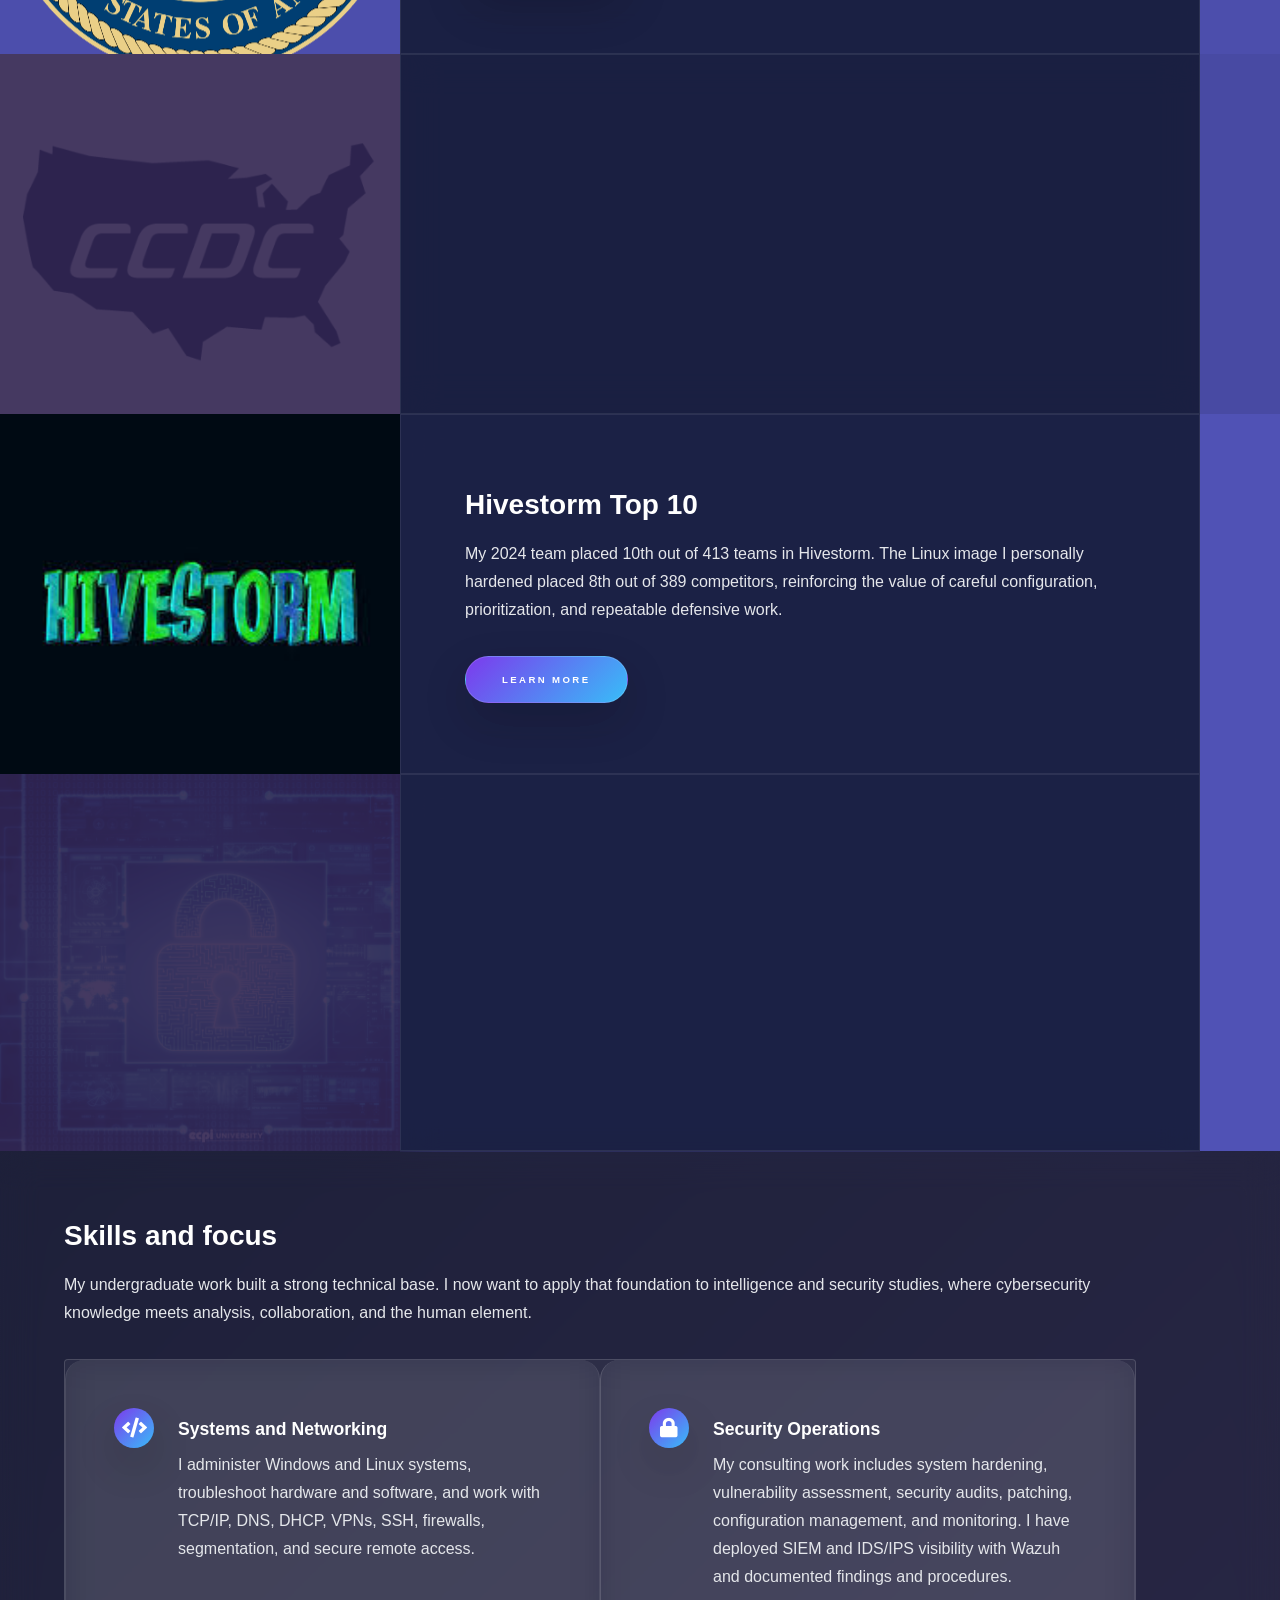
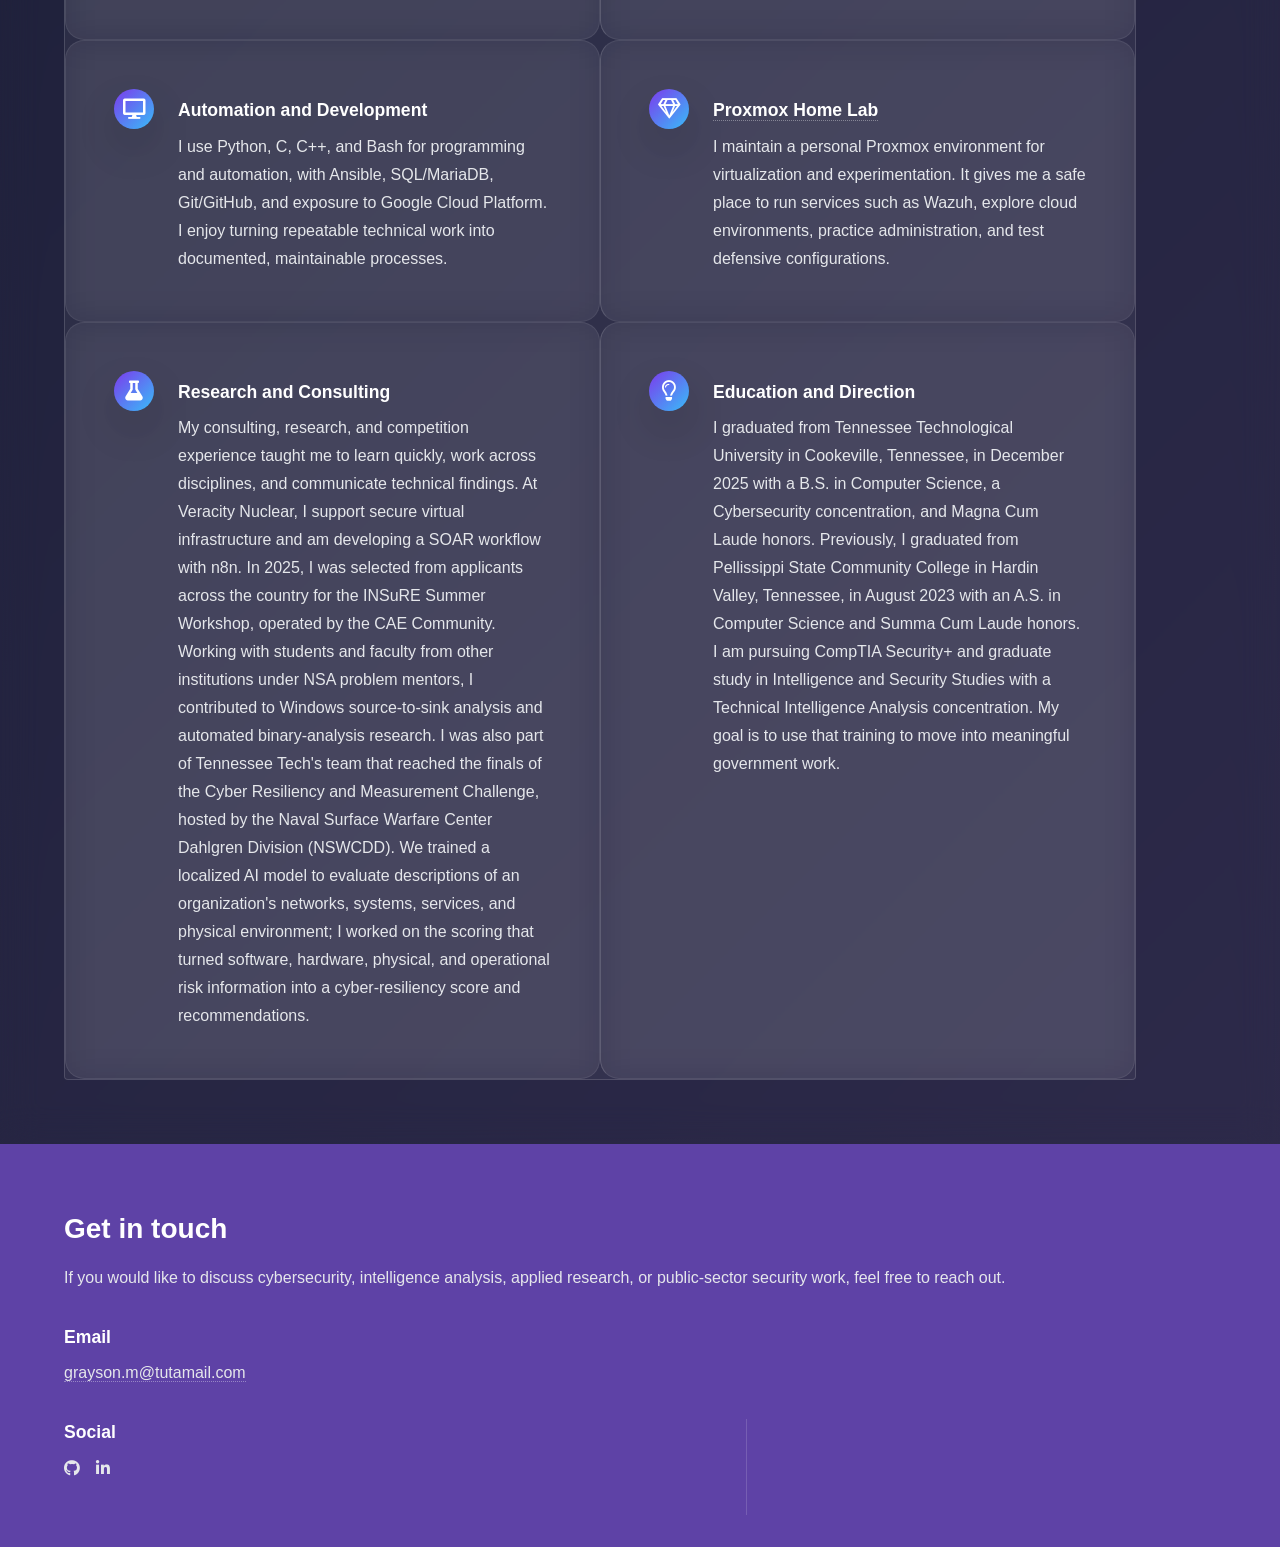
==== commit bdbaf279: "Website update" ====
--- a/index.html
+++ b/index.html
@@ -20,9 +20,9 @@
 				<div class="inner">
 					<nav>
 						<ul>
-							<li><a href="#intro">Welcome</a></li>
-							<li><a href="#one">Who I am</a></li>
-							<li><a href="#two">What I do</a></li>
+							<li><a href="#intro">Profile</a></li>
+							<li><a href="#one">Experience</a></li>
+							<li><a href="#two">Skills</a></li>
 							<li><a href="#three">Get in touch</a></li>
 						</ul>
 					</nav>
@@ -33,84 +33,87 @@
 			<div id="wrapper">
 
 				<!-- Intro -->
-					<section id="intro" class="wrapper style1 fullscreen fade-up">
-						<div class="inner">
-							<h1>Grayson M</h1>
-						<p>Computer Science and Cybersecurity graduate from Tennessee Technological University (Dec 2025), with real-world experience in security consulting, systems hardening, and applied research.</p>
-							<ul class="actions">
-								<li><a href="#one" class="button scrolly">Learn more</a></li>
-							</ul>
-						</div>
+					<section id="intro" class="wrapper style1 fullscreen fade-up">
+						<div class="inner">
+							<div class="intro-grid">
+								<div class="intro-copy">
+									<p class="eyebrow">Cybersecurity | Intelligence Analysis | OSINT</p>
+									<h1>Grayson M</h1>
+									<p>I earned my Bachelor of Science in Computer Science with a concentration in Cybersecurity from Tennessee Technological University in Cookeville, Tennessee, graduating in December 2025. That technical foundation comes from security consulting, applied research, competition, and mentoring.</p>
+									<p>I am interested in the human side of cyber activity: OSINT, social media intelligence, technical intelligence analysis, information sharing, and the larger context behind network behavior. Graduate study in Intelligence and Security Studies is the next step toward a government career where I can combine cybersecurity knowledge with careful analysis and public service.</p>
+									<ul class="actions">
+										<li><a href="#one" class="button scrolly">Explore my work</a></li>
+									</ul>
+								</div>
+								<div class="intro-photo">
+									<img src="images/drivencompsci.png" alt="Tennessee Technological University campus" />
+								</div>
+							</div>
+						</div>
 					</section>
 
 				<!-- One -->
 					<section id="one" class="wrapper style2 spotlights">
 						<section>
-							<a href="#" class="image"><img src="images/cybereagles.png" alt="" data-position="center center" /></a>
-							<div class="content">
-								<div class="inner">
-									<h2>DCIG Lead</h2>
-								<p>While at Tennessee Tech, I served as a lead for DCIG (Defensive Cyber Interest Group) under the Cyber Eagles club,
-									where I helped teach defensive cyber security through labs, workshops, and student mentoring.
-									</p>
-									<ul class="actions">
-										<li><a href="https://www.tntech.edu/engineering/programs/csc/cybereagles.php" target="_blank" class="button">Learn more</a></li>
-									</ul>
-								</div>
-							</div>
-						</section>
-						<section>
-							<a href="#" class="image"><img src="images/navsea.png" alt="" data-position="top center" /></a>
-							<div class="content">
-								<div class="inner">
-									<h2>CRAM Competitor</h2>
-									<p>I and a team of four others were accepted into and finalists of the Cyber Resiliency and Measurement Challenge (CRAM) hosted by Naval Surface Warfare Center Dahlgren Division (NSWCDD).
-										We developed algorithms to measure a system’s cyber defensive resilience against full-spectrum threats and to calculate probability of failure across threat profiles.
-										Tennessee Technological University's Cyber Education and Research and Outreach Center (CEROC) sponsored our travel to Dahlgren, Virginia, where our resiliency model used localized AI training, data extraction, normalization, and scoring of software, hardware, physical, and operational risks.
-									</p>
-									<ul class="actions">
-										<li><a href="https://www.challenge.gov/?challenge=cyber-resiliency-and-measurement-challenge-cram" target="_blank" class="button">Learn more</a></li>
-									</ul>
-								</div>
-							</div>
-						</section>
-						<section>
-							<a href="#" class="image"><img src="images/media-2421327701.png" alt="" data-position="top center" /></a>
-							<div class="content">
-								<div class="inner">
-									<h2>CCDC Alternate</h2>
-								<p>I served as an alternate for Tennessee Tech's CCDC (Collegiate Cyber Defense Competition) team,
-									practicing defensive operations and the tools used to detect and defend attacks on critical infrastructure.
-									</p>
-									<ul class="actions">
-										<li><a href="https://www.nationalccdc.org/index.php/competition/about-ccdc/mission" target="_blank" class="button">Learn more</a></li>
-									</ul>
-								</div>
-							</div>
-						</section>
-						<section>
-							<a href="#" class="image"><img src="images/hivestorm.png" alt="" data-position="25% 25%" /></a>
-							<div class="content">
-								<div class="inner">
-									<h2>Top 10 placement in Hivestorm Competition</h2>
-									<p>I am proud to say that my team in the 2024 Hivestorm competition placed 10th out of 413 competing teams nationally and I individually placed 8th out of 389 competitors hardening the same image.</p>
-									<ul class="actions">
-										<li><a href="https://www.hivestorm.org/" target="_blank" class="button">Learn more</a></li>
-									</ul>
-								</div>
-							</div>
-						</section>
-						<section>
-							<a href="#" class="image"><img src="images/drivencompsci.png" alt="" data-position="25% 25%" /></a>
-							<div class="content">
-								<div class="inner">
-									<h2>Driven Cyber Security Student</h2>
-								<p>For the first two years of my academic life I attended Pellissippi State to learn basic Computer Science concepts,
-									then transferred to Tennessee Technological University to focus on cybersecurity. During that time, I became active in cyber clubs,
-									mentored students, and taught defensive cybersecurity through hands-on learning.
-									</p>
-									<ul class="actions">
-										<li><a href="#two" class="button scrolly">Learn more</a></li>
+							<a href="https://www.tntech.edu/engineering/programs/csc/cybereagles.php" class="image" target="_blank" rel="noopener noreferrer"><img src="images/cybereagles.png" alt="Tennessee Tech Cyber Eagles logo" data-position="center center" /></a>
+							<div class="content">
+								<div class="inner">
+									<h2>DCIG Mentor</h2>
+								<p>As a Defense Cyber Interest Group mentor at Tennessee Tech, I led lectures and hands-on labs for groups of 20-30 students. I helped develop lessons, explained system administration and defensive security concepts, and supported students as they built practical skills.
+									</p>
+									<ul class="actions">
+										<li><a href="https://www.tntech.edu/engineering/programs/csc/cybereagles.php" target="_blank" rel="noopener noreferrer" class="button">Learn more</a></li>
+									</ul>
+								</div>
+							</div>
+						</section>
+						<section>
+							<a href="https://www.challenge.gov/?challenge=cyber-resiliency-and-measurement-challenge-cram" class="image" target="_blank" rel="noopener noreferrer"><img src="images/navsea.png" alt="Naval Surface Warfare Center Dahlgren Division logo" data-position="top center" /></a>
+							<div class="content">
+								<div class="inner">
+									<h2>CRAM Challenge Finalist</h2>
+								<p>Our first TNTechAI team reached the finals of the Naval Surface Warfare Center Dahlgren Division Cyber Resiliency and Measurement Challenge. We built AI-supported models that evaluated network, system, service, physical, and operational information, then produced resiliency scores and recommendations.
+									</p>
+									<ul class="actions">
+										<li><a href="https://www.challenge.gov/?challenge=cyber-resiliency-and-measurement-challenge-cram" target="_blank" rel="noopener noreferrer" class="button">Learn more</a></li>
+									</ul>
+								</div>
+							</div>
+						</section>
+						<section>
+							<a href="https://www.nationalccdc.org/index.php/competition/about-ccdc/mission" class="image" target="_blank" rel="noopener noreferrer"><img src="images/media-2421327701.png" alt="Collegiate Cyber Defense Competition graphic" data-position="top center" /></a>
+							<div class="content">
+								<div class="inner">
+									<h2>CCDC Alternate</h2>
+								<p>I trained and competed as an alternate for Tennessee Tech's Collegiate Cyber Defense Competition team in 2024 and 2025. Preparation focused on defensive operations, incident response, and protecting systems that support critical services.
+									</p>
+									<ul class="actions">
+										<li><a href="https://www.ccdc.io/" target="_blank" rel="noopener noreferrer" class="button">Learn more</a></li>
+									</ul>
+								</div>
+							</div>
+						</section>
+						<section>
+							<a href="https://www.hivestorm.org/" class="image" target="_blank" rel="noopener noreferrer"><img src="images/hivestorm.png" alt="Hivestorm competition logo" data-position="25% 25%" /></a>
+							<div class="content">
+								<div class="inner">
+									<h2>Hivestorm Top 10</h2>
+								<p>My 2024 team placed 10th out of 413 teams in Hivestorm. The Linux image I personally hardened placed 8th out of 389 competitors, reinforcing the value of careful configuration, prioritization, and repeatable defensive work.</p>
+									<ul class="actions">
+										<li><a href="https://www.hivestorm.org/" target="_blank" rel="noopener noreferrer" class="button">Learn more</a></li>
+									</ul>
+								</div>
+							</div>
+						</section>
+						<section>
+							<a href="https://www.tntech.edu/" class="image" target="_blank" rel="noopener noreferrer"><img src="images/drivencompsci.png" alt="Tennessee Technological University campus" data-position="25% 25%" /></a>
+							<div class="content">
+								<div class="inner">
+									<h2>Education and Building</h2>
+									<p>I earned an Associate of Science in Computer Science from Pellissippi State Community College in Hardin Valley, Tennessee, in August 2023 before completing my B.S. at Tennessee Tech. For the Bridging Hope capstone, I developed a full-stack calendar feature while coordinating with both my own team and a second team from another class.
+									</p>
+									<ul class="actions">
+										<li><a href="#two" class="button scrolly">Learn more</a></li>
 									</ul>
 								</div>
 							</div>
@@ -120,26 +123,24 @@
 				<!-- Two -->
 					<section id="two" class="wrapper style6 fade-up">
 						<div class="inner">
-							<h2>What I do</h2>
-							<p>These are a few of the things I do inside and outside of class to learn</p>
+						<h2>Skills and focus</h2>
+						<p>My undergraduate work built a strong technical base. I now want to apply that foundation to intelligence and security studies, where cybersecurity knowledge meets analysis, collaboration, and the human element.</p>
 							<div class="features">
 								<section>
 									<span class="icon solid major fa-code"></span>
-									<h3>Programming</h3>
-									<p>I have experience in C, C++, SQL, Bash, GO, and Python through creating programs for personal projects and fulfilling assignments in school.</p>
+									<h3>Systems and Networking</h3>
+									<p>I administer Windows and Linux systems, troubleshoot hardware and software, and work with TCP/IP, DNS, DHCP, VPNs, SSH, firewalls, segmentation, and secure remote access.</p>
 								</section>
 								<section>
 									<span class="icon solid major fa-lock"></span>
-									<h3>System Hardening</h3>
-									<p>Learning system hardening through working as a DCIG lead, CCDC alternate, and Hivestorm Competitor and building upon these learned resources in my own seperate studies through resources like <a href="https://tryhackme.com/" target="_blank">TryHackMe</a>.</p>
+									<h3>Security Operations</h3>
+									<p>My consulting work includes system hardening, vulnerability assessment, security audits, patching, configuration management, and monitoring. I have deployed SIEM and IDS/IPS visibility with Wazuh and documented findings and procedures.</p>
 								</section>
 								<section>
 									<span class="icon solid major fa-desktop"></span>
-									<h3>Proxmox Home Lab</h3>
-									<p>I have created a home lab using <a href="https://www.proxmox.com/en/" target="_blank">Proxmox</a> where I run many different services and applications to learn how they work, and to provide my own lab for security and penetration testing practice. Finished and WIP services includes:
-										my own cloud (Nextcloud), a threat prevention, detection, and response system (Wazuh), a network firewall (pfsense), remote configuring and managing computers system (Ansible/Salt) and any other service that I would want to learn down the road. 
-									</p>
-								</section>
+									<h3>Automation and Development</h3>
+									<p>I use Python, C, C++, and Bash for programming and automation, with Ansible, SQL/MariaDB, Git/GitHub, and exposure to Google Cloud Platform. I enjoy turning repeatable technical work into documented, maintainable processes.</p>
+								</section>
 							<!--	<section>
 									<span class="icon solid major fa-cog"></span>
 									<h3>Secure Settings</h3>
@@ -152,18 +153,18 @@
 								</section> -->
 								<section>
 									<span class="icon major fa-gem"></span>
-									<h3><a href="https://www.qubes-os.org/" target="_blank">Qubes OS</a></h3>
-								<p>In my own time for fun, I set up and used <a href="https://www.qubes-os.org/intro" target="_blank">Qubes OS</a> exclusively for a semester to create a reasonably secure laptop where I learned all about <a href="https://www.qubes-os.org/doc/how-to-use-disposables/" target="_blank">disposables</a>, compartmentalization of applications, services, and operating systems, and secure separation.</p>
+								<h3><a href="https://www.proxmox.com/en/" target="_blank" rel="noopener noreferrer">Proxmox Home Lab</a></h3>
+								<p>I maintain a personal Proxmox environment for virtualization and experimentation. It gives me a safe place to run services such as Wazuh, explore cloud environments, practice administration, and test defensive configurations.</p>
 								</section>
 							<section>
-								<span class="icon major fa-briefcase"></span>
-								<h3>Security Consulting</h3>
-								<p>Worked as an IT Security Consultant for Veracity Nuclear, deploying and hardening Windows/Linux virtual infrastructure, secure remote access, SIEM/IDS monitoring, and network security controls.</p>
+								<span class="icon solid major fa-flask"></span>
+								<h3>Research and Consulting</h3>
+								<p>My consulting, research, and competition experience taught me to learn quickly, work across disciplines, and communicate technical findings. At Veracity Nuclear, I support secure virtual infrastructure and am developing a SOAR workflow with n8n. In 2025, I was selected from applicants across the country for the INSuRE Summer Workshop, operated by the CAE Community. Working with students and faculty from other institutions under NSA problem mentors, I contributed to Windows source-to-sink analysis and automated binary-analysis research. I was also part of Tennessee Tech's team that reached the finals of the Cyber Resiliency and Measurement Challenge, hosted by the Naval Surface Warfare Center Dahlgren Division (NSWCDD). We trained a localized AI model to evaluate descriptions of an organization's networks, systems, services, and physical environment; I worked on the scoring that turned software, hardware, physical, and operational risk information into a cyber-resiliency score and recommendations.</p>
 								</section>
 							<section>
 								<span class="icon major fa-lightbulb"></span>
-								<h3>Capstone & Mentorship</h3>
-								<p>Built a full-stack calendar feature for the Bridging Hope capstone project and mentored Tennessee Tech students through DCIG, leading labs and technical workshops.</p>
+								<h3>Education and Direction</h3>
+								<p>I graduated from Tennessee Technological University in Cookeville, Tennessee, in December 2025 with a B.S. in Computer Science, a Cybersecurity concentration, and Magna Cum Laude honors. Previously, I graduated from Pellissippi State Community College in Hardin Valley, Tennessee, in August 2023 with an A.S. in Computer Science and Summa Cum Laude honors. I am pursuing CompTIA Security+ and graduate study in Intelligence and Security Studies with a Technical Intelligence Analysis concentration. My goal is to use that training to move into meaningful government work.</p>
 								</section>
 							</div>
 						</div>
@@ -171,12 +172,13 @@
 
 				<!-- Three -->
 					<section id="three" class="wrapper style1 fade-up">
-						<div class="inner">
-							<h2>Get in touch</h2>
-							<ul class="contact">
+						<div class="inner">
+							<h2>Get in touch</h2>
+							<p>If you would like to discuss cybersecurity, intelligence analysis, applied research, or public-sector security work, feel free to reach out.</p>
+							<ul class="contact">
 								<li>
 									<h3>Email</h3>
-									<a href=mailto:grayson.m@tutamail.com>grayson.m@tutamail.com</a>
+									<a href="mailto:grayson.m@tutamail.com">grayson.m@tutamail.com</a>
 								</li>
 							</ul>
 							<div class="split style1">
@@ -186,9 +188,9 @@
 											<h3>Social</h3>
 											<ul class="icons">
 											<!--	<li><a href="#" class="icon brands fa-twitter"><span class="label">Twitter</span></a></li> -->
-												<li><a href="https://github.com/Graymos" class="icon brands fa-github" target="_blank"><span class="label">GitHub</span></a></li>
+														<li><a href="https://github.com/Graymos" class="icon brands fa-github" target="_blank" rel="noopener noreferrer"><span class="label">GitHub</span></a></li>
 											<!--	<li><a href="#" class="icon brands fa-instagram"><span class="label">Instagram</span></a></li> -->
-												<li><a href="https://www.linkedin.com/in/grayson-m-9a0a50275/" target="_blank" class="icon brands fa-linkedin-in"><span class="label">LinkedIn</span></a></li>
+														<li><a href="https://www.linkedin.com/in/grayson-m-9a0a50275/" target="_blank" rel="noopener noreferrer" class="icon brands fa-linkedin-in"><span class="label">LinkedIn</span></a></li>
 
 											</ul>
 										</li>
--- a/assets/css/main.css
+++ b/assets/css/main.css
@@ -3943,7 +3943,7 @@
     background: rgba(255,255,255,0.06);
     border: 1px solid rgba(255,255,255,0.08);
     border-radius: 1.2rem;
-    padding: 2rem;
+    padding: 3.5em 3em 1em 7em;
     transition: transform 0.35s ease, box-shadow 0.35s ease, background 0.35s ease;
 }
 .features section:hover {
@@ -3979,3 +3979,77 @@
 #three .contact h3 {
     color: #ffffff;
 }
+#intro > .inner {
+    max-width: 75em;
+}
+#intro .intro-grid {
+    display: flex;
+    align-items: center;
+    gap: 4em;
+}
+#intro .intro-copy {
+    flex: 1 1 0;
+}
+#intro .intro-copy .actions {
+    margin-top: 2.5em;
+}
+#intro .intro-photo {
+    flex: 0 1 28em;
+}
+#intro .intro-photo img {
+    aspect-ratio: 4 / 3;
+    border-radius: 1.25em;
+    box-shadow: 0 1.5em 4em rgba(0,0,0,0.3);
+    object-fit: cover;
+    width: 100%;
+}
+#intro .eyebrow {
+    color: #a5b4fc;
+    font-size: 0.8em;
+    font-weight: 700;
+    letter-spacing: 0.18em;
+    margin-bottom: 1em;
+    text-transform: uppercase;
+}
+.wrapper > .inner {
+    max-width: 75em;
+}
+.spotlights > section > .content {
+    min-width: 0;
+}
+.features {
+    align-items: stretch;
+}
+.features section {
+    min-height: 100%;
+}
+@media screen and (max-width: 980px) {
+    #intro .intro-grid {
+        gap: 2em;
+    }
+    #intro .intro-photo {
+        flex-basis: 20em;
+    }
+}
+@media screen and (max-width: 736px) {
+    .features section {
+        padding: 2.5em 1.5em 0.1em 5.5em;
+    }
+}
+@media screen and (max-width: 480px) {
+    .features section {
+        padding: 2em 1.5em 0.1em 1.5em;
+    }
+}
+@media screen and (max-width: 736px) {
+    #intro .intro-grid {
+        flex-direction: column;
+        gap: 2em;
+    }
+    #intro .intro-photo {
+        width: 100%;
+    }
+    #intro .intro-photo img {
+        max-height: 18em;
+    }
+}
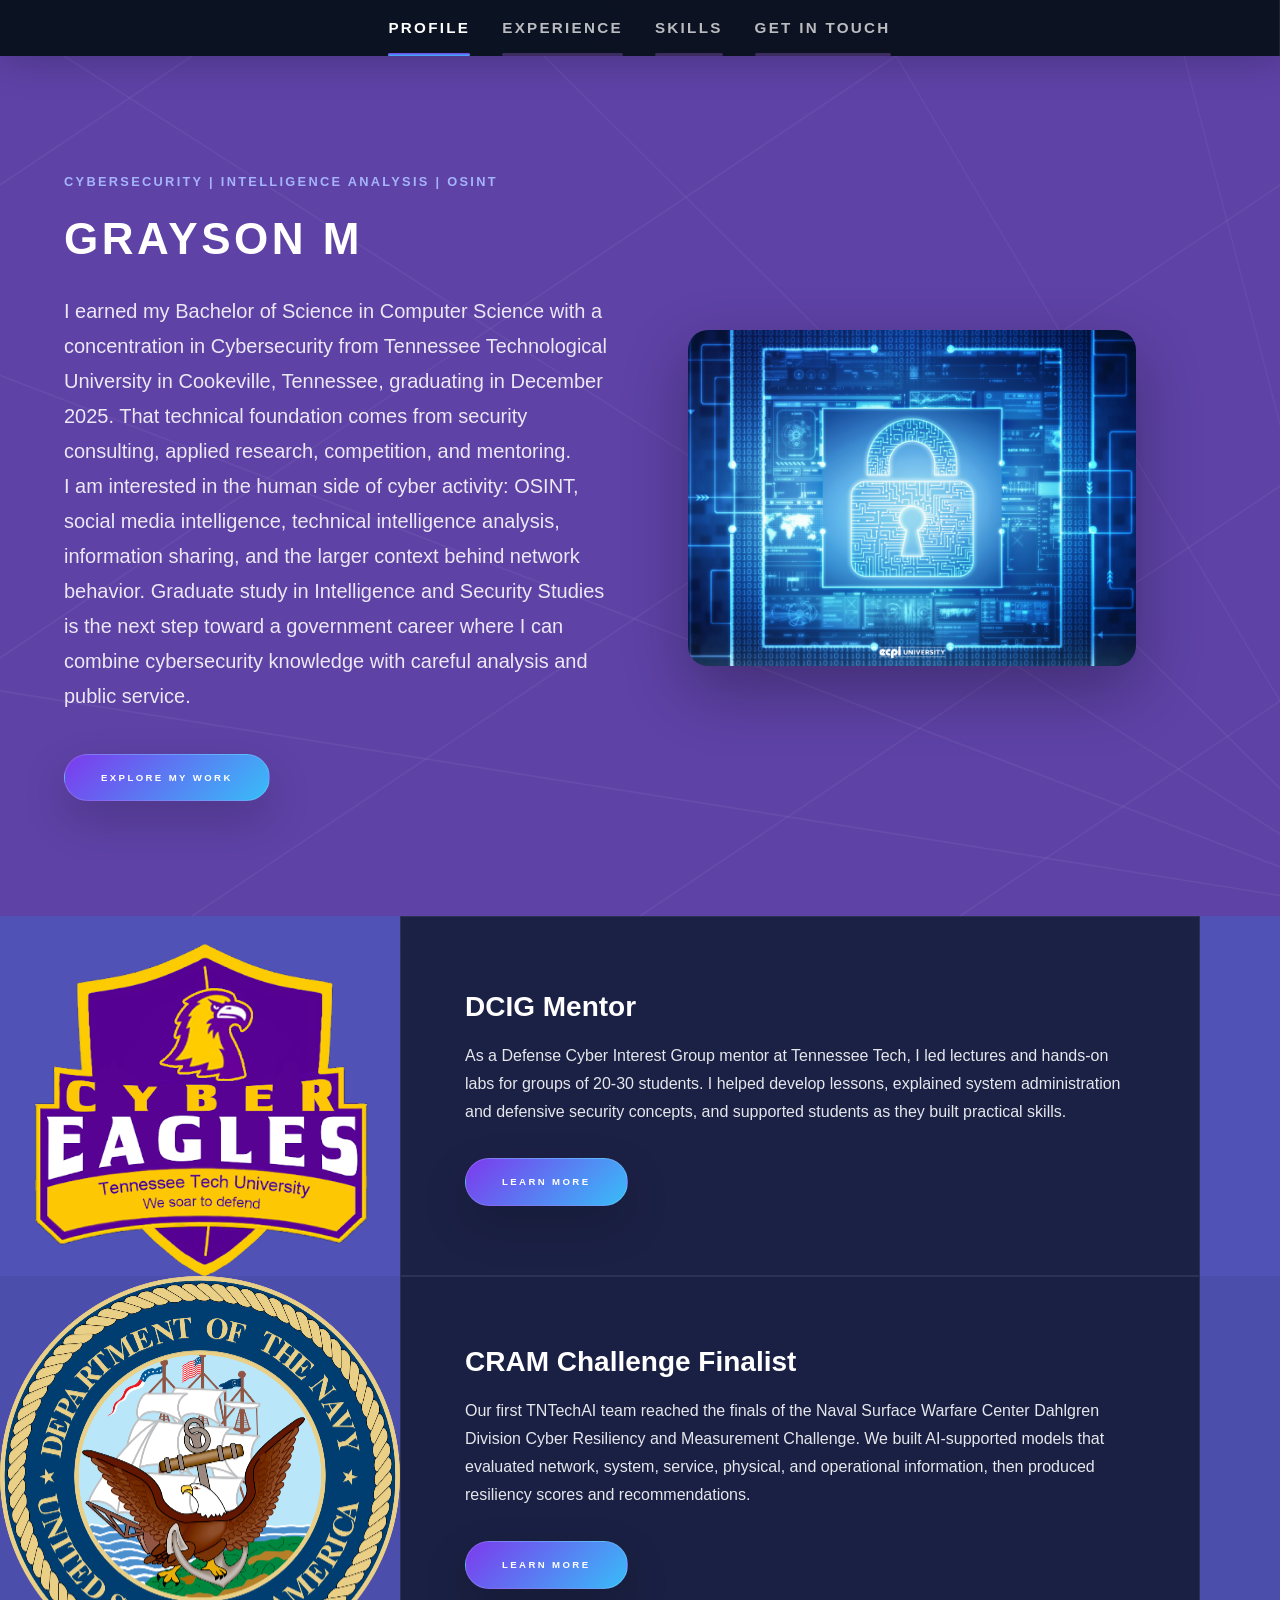
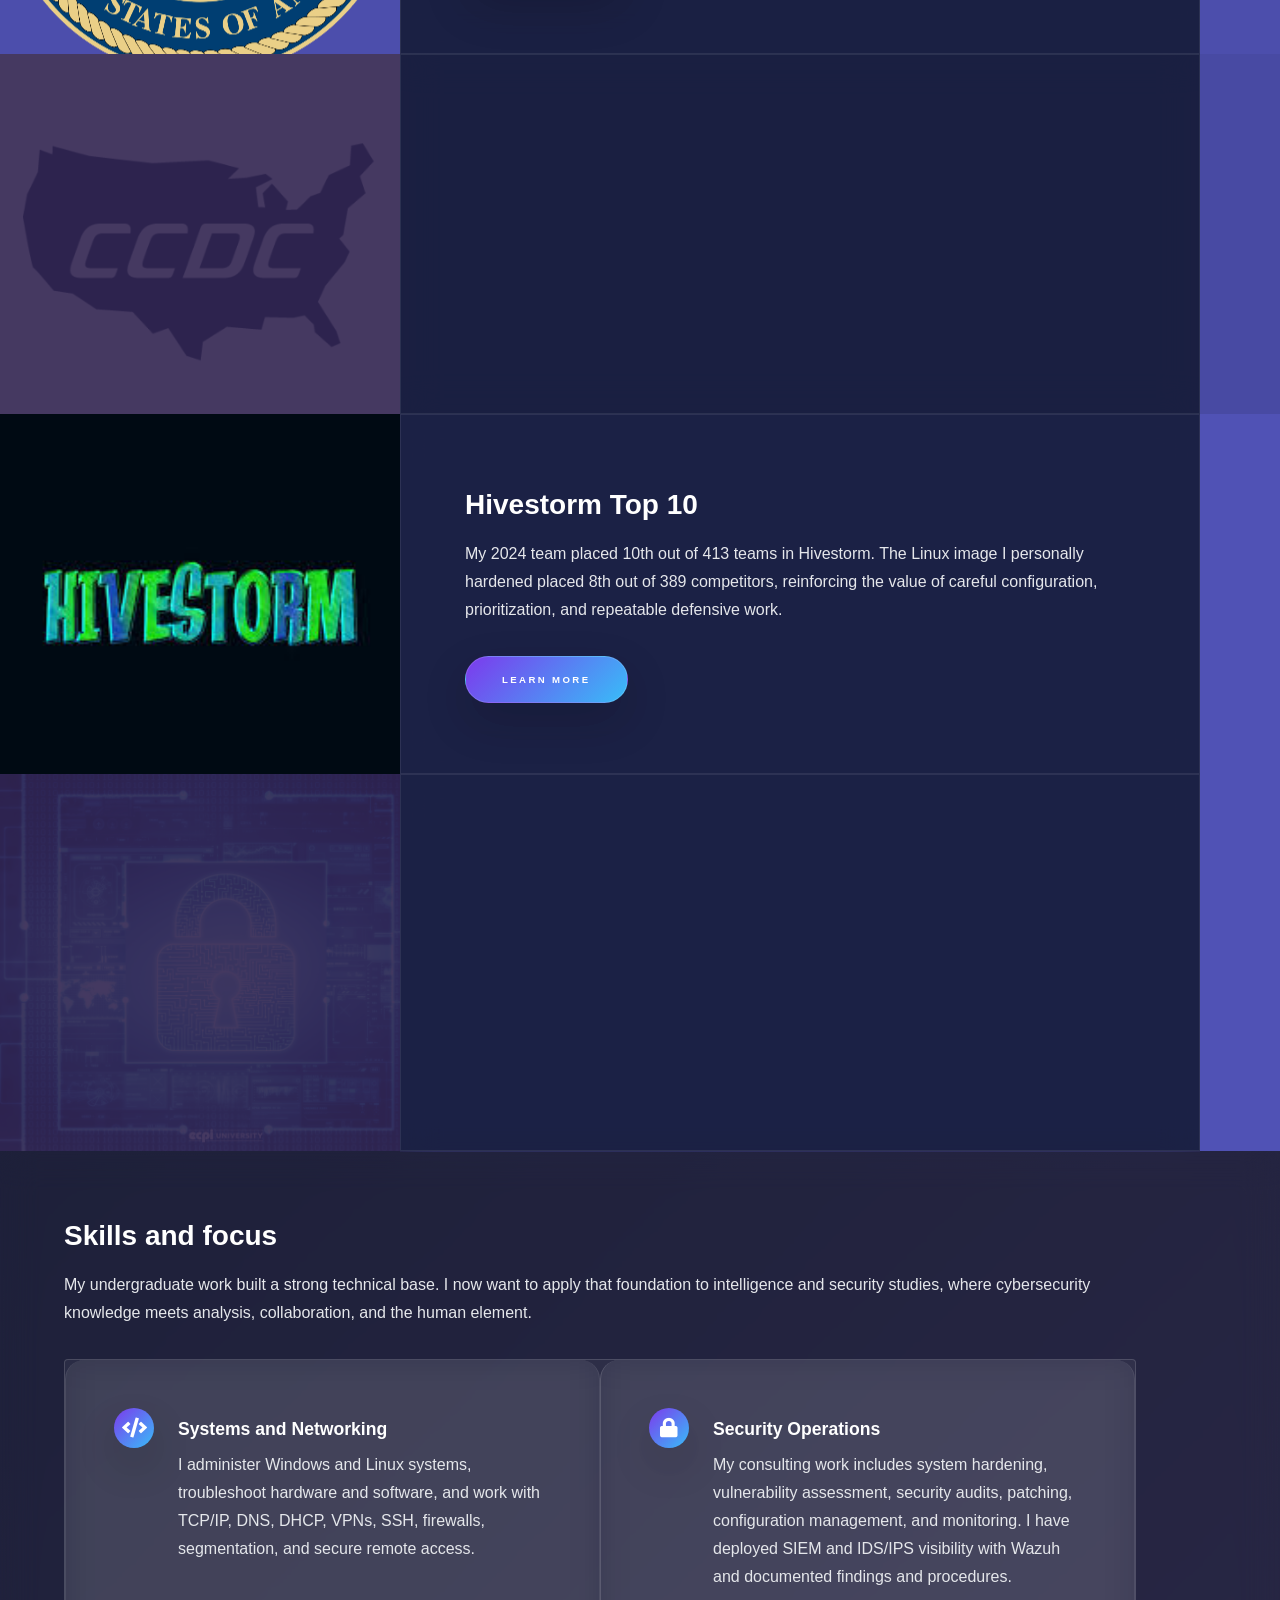
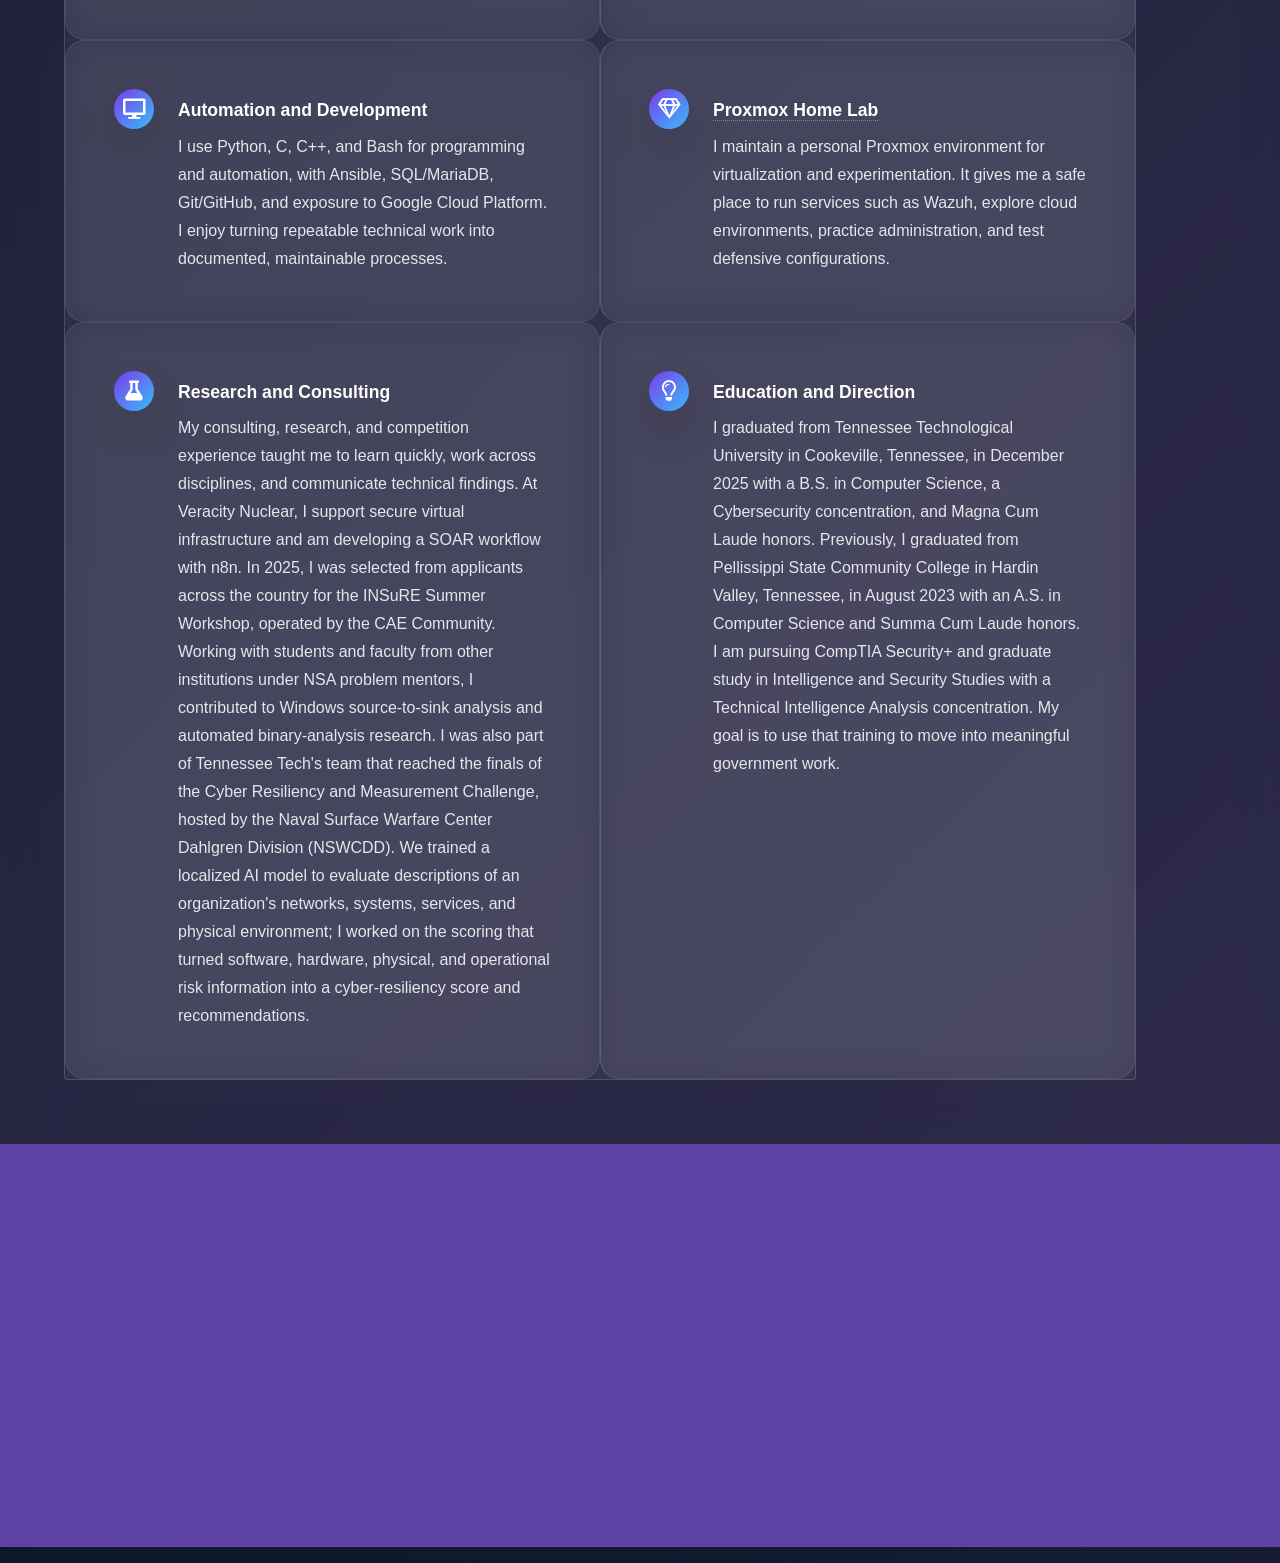
==== commit 02c03613: "CSP Security Update" ====
--- a/index.html
+++ b/index.html
@@ -7,9 +7,11 @@
 <html>
 	<head>
 		<title>About Grayson M</title>
-		<meta charset="utf-8" />
-		<meta name="viewport" content="width=device-width, initial-scale=1, user-scalable=no" />
-		<link rel="stylesheet" href="assets/css/main.css" />
+		<meta charset="utf-8" />
+		<meta name="viewport" content="width=device-width, initial-scale=1, user-scalable=no" />
+		<meta name="referrer" content="strict-origin-when-cross-origin" />
+		<meta http-equiv="Content-Security-Policy" content="default-src 'self'; script-src 'self'; style-src 'self' 'unsafe-inline'; img-src 'self' data:; font-src 'self'; connect-src 'self'; object-src 'none'; base-uri 'self'; form-action 'self'" />
+		<link rel="stylesheet" href="assets/css/main.css" />
 		<noscript><link rel="stylesheet" href="assets/css/noscript.css" /></noscript>
 
 	</head>
--- a/assets/css/main.css
+++ b/assets/css/main.css
@@ -4053,3 +4053,25 @@
         max-height: 18em;
     }
 }
+html {
+    max-width: 100%;
+}
+body {
+    max-width: 100%;
+    overflow-x: hidden;
+}
+@media screen and (max-width: 480px) {
+    #header > nav > ul {
+        display: flex;
+        flex-wrap: wrap;
+        gap: 0.25em 1em;
+    }
+    #header > nav > ul > li {
+        margin-left: 0;
+    }
+    #header > nav > ul > li a {
+        min-height: 44px;
+        line-height: 1.5;
+        padding: 1em 0;
+    }
+}
